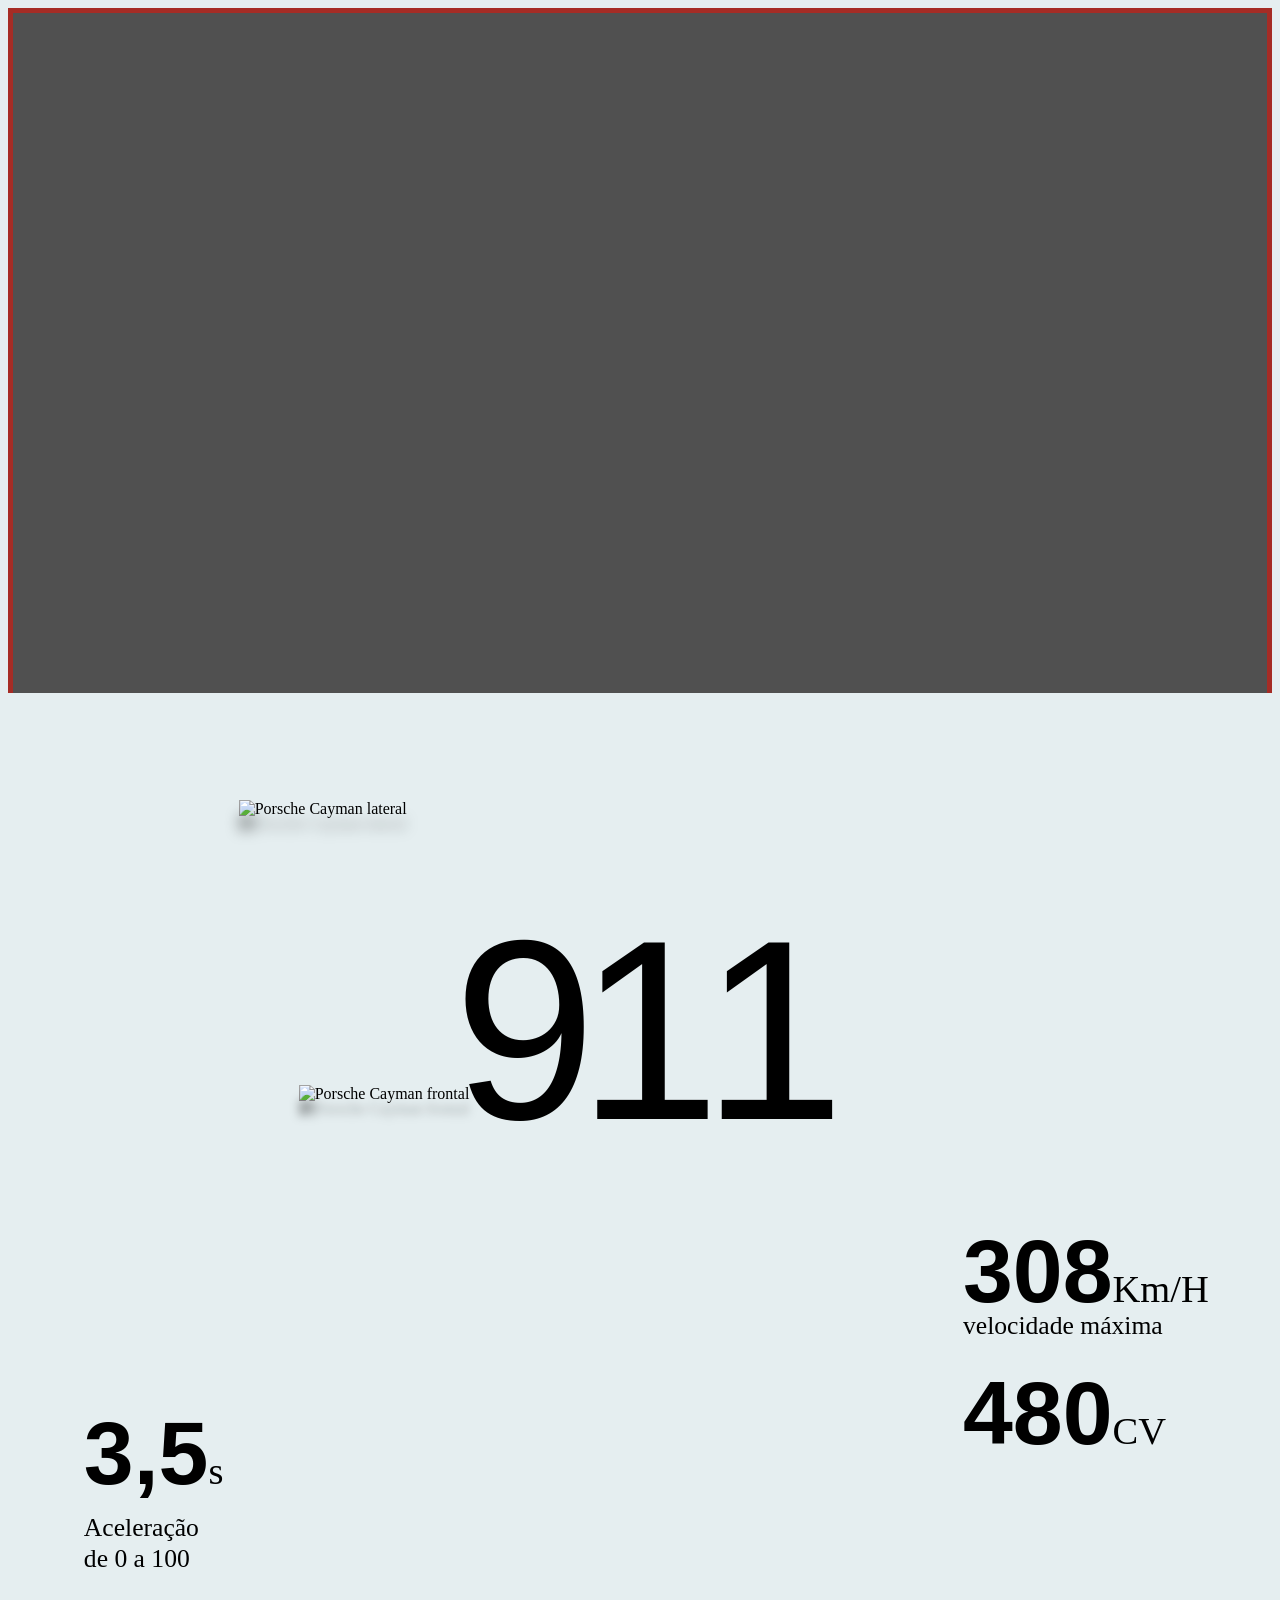
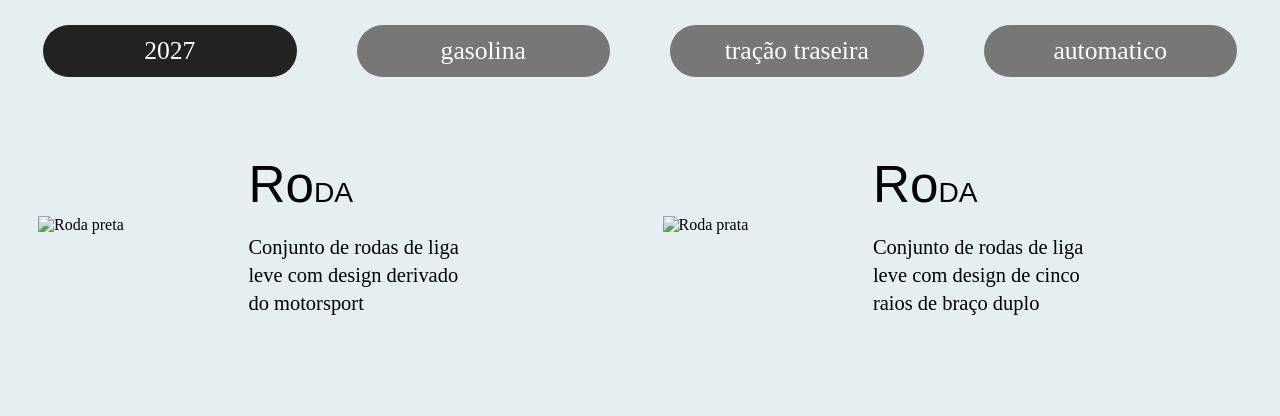
==== 911.html @ f544461d "terceira atualização do site mds nao acabaaaaa" ====
<!DOCTYPE html>
<html lang="en">
<head>
    <meta charset="UTF-8">
    <meta name="viewport" content="width=device-width, initial-scale=1.0">
    <title>Porsche 911</title>
    <link rel="stylesheet" href="911.css">
    <script src="911.js"></script>
</head>
<body>

    <main class="pagina">
        <section class="hero">
            <img 
                src="https://di-uploads-pod29.dealerinspire.com/porscheontario1/uploads/2022/12/2020-Porsche-911-Carrera-near-Los-Angeles.png"
                alt="Porsche Cayman lateral"
                class="carro-lateral">
        </section>


        <section class="modelo">
            <h1> 911 </h1>
            <img 
                src="https://www.webmotors.com.br/imagens/prod/380132/PORSCHE_911_3.6_24V_H6_GASOLINA_TURBO_S_CABRIOLET_PDK_38013215510057494.webp"
                alt="Porsche Cayman frontal"
                class="carro-frontal">


            <div class="especificacao aceleracao">
                <strong>
                    3,5<span>s</span>
                </strong>
                <p>
                    Aceleração<br>
                    de 0 a 100
                </p>
            </div>


            <div class="especificacao desempenho">
                <strong>
                    308<span>Km/H</span>
                </strong>
                <p> velocidade máxima </p>
                <strong class="potencia">
                    480<span>CV</span>
                </strong>
            </div>
        </section>


        <section class="informacoes">
            <button class="ativo">2027</button>
            <button>gasolina</button>
            <button>tração traseira</button>
            <button>automatico</button>
        </section>

        <section class="rodas">

            <article class="roda">
                <img 
                    src="https://leandrinistore.vteximg.com.br/arquivos/ids/175132-900-900/Roda_Porsche_911_Turbo_S_1_2.jpg?v=636674392124070000"
                    alt="Roda preta"
                >

                <div>
                    <h2>
                        Ro<span>DA</span>
                    </h2>

                    <p>
                        Conjunto de rodas de liga<br>
                        leve com design derivado<br>
                        do motorsport
                    </p>
                </div>
            </article>


            <article class="roda">
                <img 
                    src="https://images.tcdn.com.br/img/img_prod/813520/jogo_de_rodas_originiais_porsche_911_carrera_2021_aro_20x8_5_e_11_5_prata_5x130_et_53_e_67_usadas_881_1_cae2fce09bc241172a7095614a52e868.jpg"
                    alt="Roda prata"
                >
                <div>
                    <h2>
                        Ro<span>DA</span>
                    </h2>

                    <p>
                        Conjunto de rodas de liga<br>
                        leve com design de cinco<br>
                        raios de braço duplo
                    </p>
                </div>
            </article>
        </section>
    </main>

</body>
</html>
---- 911.css ----
body {

    background: #e5eef0;

    color: #000;

    font-family: Georgia, "Times New Roman", serif;

    overflow-x: hidden;

}



.pagina {

    width: 100%;

    max-width: 1366px;

    margin: auto;

    overflow: hidden;

}



.hero {

    height: 680px;

    background: #505050;

    border: 5px solid #a52c25;

    border-bottom: none;

    position: relative;

}



.carro-lateral {

    position: absolute;

    width: 65%;

    max-width: 850px;

    left: 18%;

    bottom: -125px;

    object-fit: contain;

    filter:
        drop-shadow(
            0 15px 7px rgba(0, 0, 0, 0.35)
        );

    transition: transform 0.5s ease;

}



.modelo {

    height: 720px;

    position: relative;

    background: #e5eef0;

}



.modelo h1 {

    position: relative;

    top: 10px;

    left: 4%;

    width: 92%;

    z-index: 1;

    text-align: center;

    font-family: Arial, Helvetica, sans-serif;

    font-size: clamp(
        130px,
        20vw,
        330px
    );

    font-weight: 500;

    letter-spacing: -18px;

    line-height: 0.9;

}


.carro-frontal {

    position: absolute;

    z-index: 2;

    width: 54%;

    max-width: 730px;

    left: 23%;

    top: 180px;

    filter:
        drop-shadow(
            0 15px 5px rgba(0, 0, 0, 0.3)
        );

    transition:
        transform 0.4s ease,
        filter 0.4s ease;

}



.carro-frontal:hover {

    transform: scale(1.02);

    filter:
        drop-shadow(
            0 20px 8px rgba(0, 0, 0, 0.35)
        );

}



.especificacao {

    position: absolute;

    z-index: 4;

}



.especificacao strong {

    font-family: Arial, Helvetica, sans-serif;

    font-size: clamp(
        60px,
        7vw,
        105px
    );

    font-weight: 700;

    line-height: 0.6;

}



.especificacao strong span {

    font-family: Georgia, serif;

    font-size: 0.43em;

    font-weight: normal;

}



.especificacao p {

    font-size: clamp(
        20px,
        2vw,
        30px
    );

    line-height: 1.2;

}



.aceleracao {

    left: 6%;

    bottom: 25px;

}



.desempenho {

    right: 5%;

    top: 340px;

}



.desempenho p {

    margin-top: 5px;

}


.potencia {

    display: block;

    margin-top: 45px;

}



.informacoes {

    display: grid;

    grid-template-columns:
        repeat(4, 1fr);

    gap: 60px;

    padding:
        0 35px 35px;

}



.informacoes button {

    border: none;

    height: 52px;

    border-radius: 40px;

    background: #777;

    color: white;

    font-family: Georgia, serif;

    font-size: clamp(
        20px,
        2vw,
        30px
    );

    cursor: pointer;

    transition:
        0.25s ease;

}



.informacoes button:first-child {

    background: #292929;

}



.informacoes button:hover {

    transform:
        translateY(-4px);

    background: #222;

}


.informacoes button.ativo {

    background: #222;

}


.rodas {

    display: grid;

    grid-template-columns:
        1fr 1fr;

    gap: 45px;

    padding:
        0 30px 70px;

}



.roda {

    display: flex;

    align-items: center;

    gap: 25px;

}



.roda img {

    width: 32%;

    max-width: 290px;

    object-fit: contain;

    transition:
        transform 0.5s ease;

}


.roda:hover img {

    transform:
        rotate(180deg);

}


.roda h2 {

    font-family: Arial, Helvetica, sans-serif;

    font-size: clamp(
        35px,
        4vw,
        60px
    );

    font-weight: 300;

    margin-bottom: 20px;

}



.roda h2 span {

    font-size: 0.55em;

}


.roda p {

    font-size: clamp(
        16px,
        1.6vw,
        25px
    );

    line-height: 1.35;

}



@media (max-width: 900px) {


    .hero {

        height: 470px;

    }


    .modelo {

        height: 570px;

    }


    .modelo h1 {

        top: 70px;

        letter-spacing: -10px;

    }


    .carro-frontal {

        top: 190px;

        width: 68%;

        left: 16%;

    }


    .desempenho {

        right: 2%;

        top: 330px;

    }


    .aceleracao {

        left: 3%;

    }


    .informacoes {

        gap: 15px;

    }


    .rodas {

        gap: 20px;

    }

}



@media (max-width: 650px) {


    .hero {

        height: 350px;

    }


    .carro-lateral {

        width: 90%;

        left: 5%;

    }


    .modelo {

        height: 610px;

    }


    .modelo h1 {

        font-size: 100px;

        letter-spacing: -5px;

        top: 70px;

    }


    .carro-frontal {

        width: 95%;

        left: 2.5%;

        top: 185px;

    }


    .especificacao strong {

        font-size: 55px;

    }


    .especificacao p {

        font-size: 17px;

    }


    .aceleracao {

        left: 5%;

        bottom: 20px;

    }


    .desempenho {

        right: 4%;

        top: 380px;

    }


    .potencia {

        margin-top: 20px;

    }


    .informacoes {

        grid-template-columns:
            1fr 1fr;

        padding:
            0 15px 35px;

        gap: 12px;

    }


    .informacoes button {

        font-size: 18px;

    }


    .rodas {

        grid-template-columns:
            1fr;

        padding:
            0 20px 45px;

    }


    .roda img {

        width: 35%;
    }
}
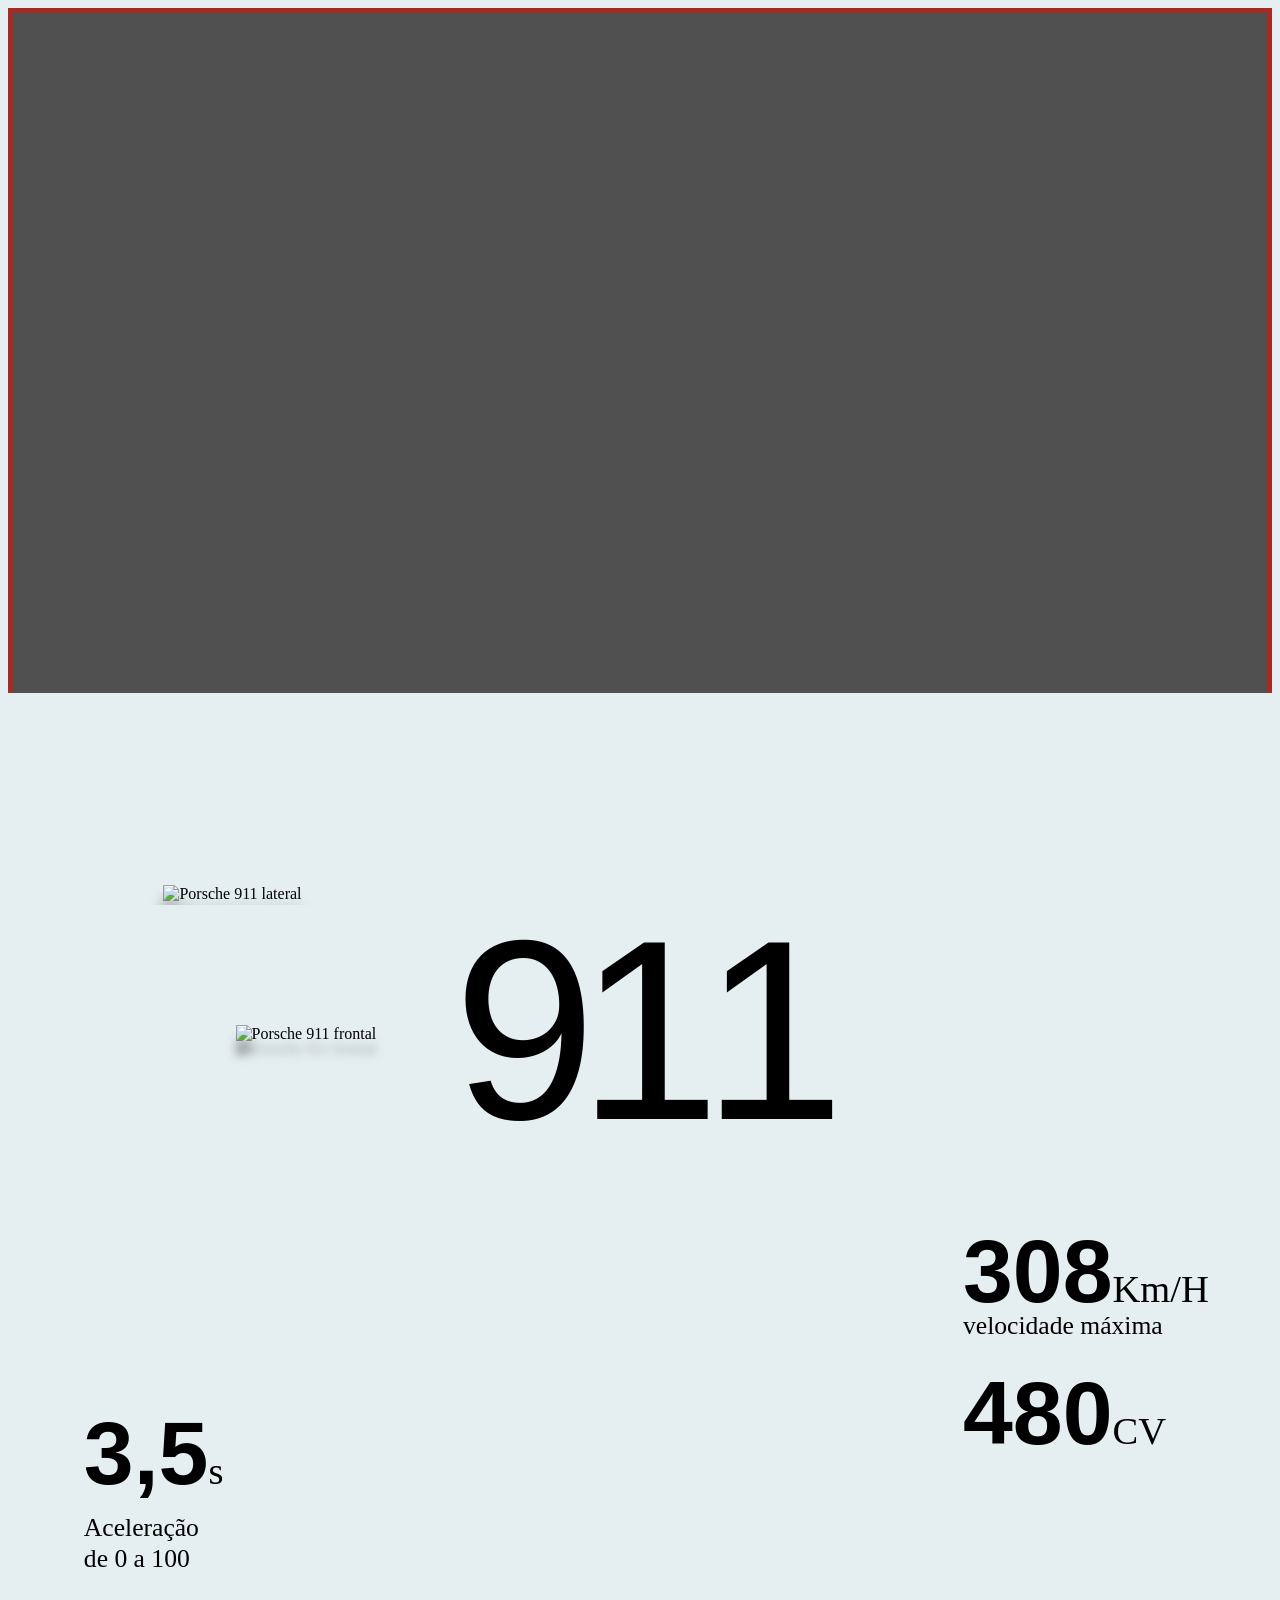
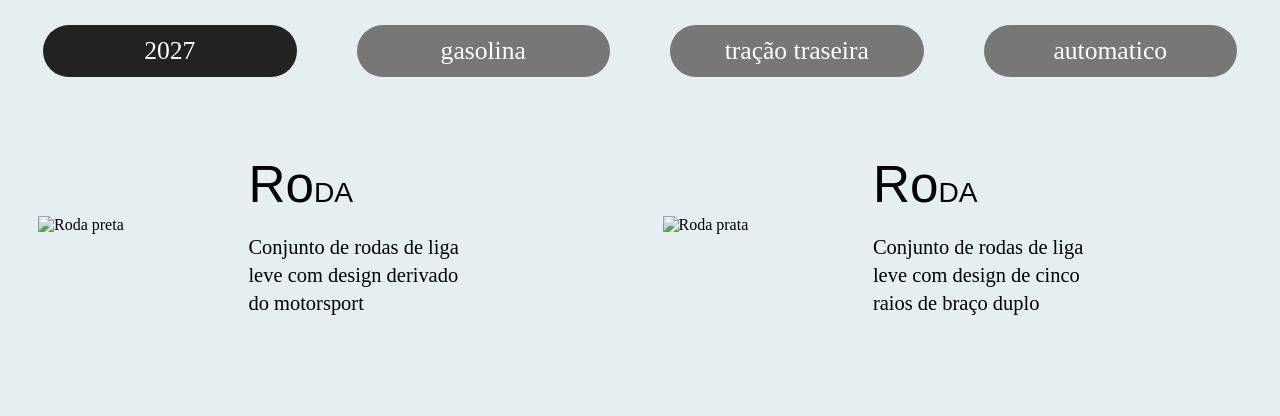
==== commit b0814c9d: "Modificando frontend, enviando questionario e adionando video do porsche via LFS" ====
--- a/911.html
+++ b/911.html
@@ -4,8 +4,8 @@
     <meta charset="UTF-8">
     <meta name="viewport" content="width=device-width, initial-scale=1.0">
     <title>Porsche 911</title>
-    <link rel="stylesheet" href="911.css">
-    <script src="911.js"></script>
+    <link rel="stylesheet" href="carros.css">
+    <script defer src="carros.js"></script>
 </head>
 <body>
 
@@ -13,7 +13,7 @@
         <section class="hero">
             <img 
                 src="https://di-uploads-pod29.dealerinspire.com/porscheontario1/uploads/2022/12/2020-Porsche-911-Carrera-near-Los-Angeles.png"
-                alt="Porsche Cayman lateral"
+                alt="Porsche 911 lateral"
                 class="carro-lateral">
         </section>
 
@@ -22,7 +22,7 @@
             <h1> 911 </h1>
             <img 
                 src="https://www.webmotors.com.br/imagens/prod/380132/PORSCHE_911_3.6_24V_H6_GASOLINA_TURBO_S_CABRIOLET_PDK_38013215510057494.webp"
-                alt="Porsche Cayman frontal"
+                alt="Porsche 911 frontal"
                 class="carro-frontal">
 
 
--- a/carros.css
+++ b/carros.css
@@ -0,0 +1,595 @@
+body {
+
+    background: #e5eef0;
+
+    color: #000;
+
+    font-family: Georgia, "Times New Roman", serif;
+
+    overflow-x: hidden;
+
+}
+
+
+
+.pagina {
+
+    width: 100%;
+
+    max-width: 1366px;
+
+    margin: auto;
+
+    overflow: hidden;
+
+}
+
+
+
+.hero {
+
+    height: 680px;
+
+    background: #505050;
+
+    border: 5px solid #a52c25;
+
+    border-bottom: none;
+
+    position: relative;
+
+}
+
+
+
+.carro-lateral {
+
+    position: absolute;
+
+    width: 95%;
+
+    max-width: 1020px;
+
+    left: 12%;
+
+    bottom: -210px;
+
+    object-fit: contain;
+
+    filter:
+        drop-shadow(
+            0 15px 7px rgba(0, 0, 0, 0.35)
+        );
+
+    transition: transform 0.5s ease;
+
+}
+
+
+
+.modelo {
+
+    height: 720px;
+
+    position: relative;
+
+    background: #e5eef0;
+
+}
+
+
+
+.modelo h1 {
+
+    position: relative;
+
+    top: 10px;
+
+    left: 4%;
+
+    width: 92%;
+
+    z-index: 1;
+
+    text-align: center;
+
+    font-family: Arial, Helvetica, sans-serif;
+
+    font-size: clamp(
+        130px,
+        20vw,
+        330px
+    );
+
+    font-weight: 500;
+
+    letter-spacing: -18px;
+
+    line-height: 0.9;
+
+}
+
+
+.carro-frontal {
+
+    position: absolute;
+
+    z-index: 2;
+
+    width: 60%;
+
+    max-width: 810px;
+
+    left: 18%;
+
+    top: 120px;
+
+    filter:
+        drop-shadow(
+            0 15px 5px rgba(0, 0, 0, 0.3)
+        );
+
+    transition:
+        transform 0.4s ease,
+        filter 0.4s ease;
+
+}
+
+
+
+.carro-frontal:hover {
+
+    transform: scale(1.02);
+
+    filter:
+        drop-shadow(
+            0 20px 8px rgba(0, 0, 0, 0.35)
+        );
+
+}
+
+
+
+.especificacao {
+
+    position: absolute;
+
+    z-index: 4;
+
+}
+
+
+
+.especificacao strong {
+
+    font-family: Arial, Helvetica, sans-serif;
+
+    font-size: clamp(
+        60px,
+        7vw,
+        105px
+    );
+
+    font-weight: 700;
+
+    line-height: 0.6;
+
+}
+
+
+
+.especificacao strong span {
+
+    font-family: Georgia, serif;
+
+    font-size: 0.43em;
+
+    font-weight: normal;
+
+}
+
+
+
+.especificacao p {
+
+    font-size: clamp(
+        20px,
+        2vw,
+        30px
+    );
+
+    line-height: 1.2;
+
+}
+
+
+
+.aceleracao {
+
+    left: 6%;
+
+    bottom: 25px;
+
+}
+
+
+
+.desempenho {
+
+    right: 5%;
+
+    top: 340px;
+
+}
+
+
+
+.desempenho p {
+
+    margin-top: 5px;
+
+}
+
+
+.potencia {
+
+    display: block;
+
+    margin-top: 45px;
+
+}
+
+
+
+.informacoes {
+
+    display: grid;
+
+    grid-template-columns:
+        repeat(4, 1fr);
+
+    gap: 60px;
+
+    padding:
+        0 35px 35px;
+
+}
+
+
+
+.informacoes button {
+
+    border: none;
+
+    height: 52px;
+
+    border-radius: 40px;
+
+    background: #777;
+
+    color: white;
+
+    font-family: Georgia, serif;
+
+    font-size: clamp(
+        20px,
+        2vw,
+        30px
+    );
+
+    cursor: pointer;
+
+    transition:
+        0.25s ease;
+
+}
+
+
+
+.informacoes button:first-child {
+
+    background: #292929;
+
+}
+
+
+
+.informacoes button:hover {
+
+    transform:
+        translateY(-4px);
+
+    background: #222;
+
+}
+
+
+.informacoes button.ativo {
+
+    background: #222;
+
+}
+
+
+.rodas {
+
+    display: grid;
+
+    grid-template-columns:
+        1fr 1fr;
+
+    gap: 45px;
+
+    padding:
+        0 30px 70px;
+
+}
+
+
+
+.roda {
+
+    display: flex;
+
+    align-items: center;
+
+    gap: 25px;
+
+}
+
+
+
+.roda img {
+
+    width: 32%;
+
+    max-width: 290px;
+
+    object-fit: contain;
+
+    transition:
+        transform 0.5s ease;
+
+}
+
+
+.roda:hover img {
+
+    transform:
+        rotate(180deg);
+
+}
+
+
+.roda h2 {
+
+    font-family: Arial, Helvetica, sans-serif;
+
+    font-size: clamp(
+        35px,
+        4vw,
+        60px
+    );
+
+    font-weight: 300;
+
+    margin-bottom: 20px;
+
+}
+
+
+
+.roda h2 span {
+
+    font-size: 0.55em;
+
+}
+
+
+.roda p {
+
+    font-size: clamp(
+        16px,
+        1.6vw,
+        25px
+    );
+
+    line-height: 1.35;
+
+}
+
+
+
+@media (max-width: 900px) {
+
+
+    .hero {
+
+        height: 470px;
+
+    }
+
+
+    .modelo {
+
+        height: 570px;
+
+    }
+
+
+    .modelo h1 {
+
+        top: 70px;
+
+        letter-spacing: -10px;
+
+    }
+
+
+    .carro-frontal {
+
+        top: 190px;
+
+        width: 68%;
+
+        left: 16%;
+
+    }
+
+
+    .desempenho {
+
+        right: 2%;
+
+        top: 330px;
+
+    }
+
+
+    .aceleracao {
+
+        left: 3%;
+
+    }
+
+
+    .informacoes {
+
+        gap: 15px;
+
+    }
+
+
+    .rodas {
+
+        gap: 20px;
+
+    }
+
+}
+
+
+
+@media (max-width: 650px) {
+
+
+    .hero {
+
+        height: 350px;
+
+    }
+
+
+    .carro-lateral {
+
+        width: 90%;
+
+        left: 5%;
+
+    }
+
+
+    .modelo {
+
+        height: 610px;
+
+    }
+
+
+    .modelo h1 {
+
+        font-size: 100px;
+
+        letter-spacing: -5px;
+
+        top: 70px;
+
+    }
+
+
+    .carro-frontal {
+
+        width: 95%;
+
+        left: 2.5%;
+
+        top: 185px;
+
+    }
+
+
+    .especificacao strong {
+
+        font-size: 55px;
+
+    }
+
+
+    .especificacao p {
+
+        font-size: 17px;
+
+    }
+
+
+    .aceleracao {
+
+        left: 5%;
+
+        bottom: 20px;
+
+    }
+
+
+    .desempenho {
+
+        right: 4%;
+
+        top: 380px;
+
+    }
+
+
+    .potencia {
+
+        margin-top: 20px;
+
+    }
+
+
+    .informacoes {
+
+        grid-template-columns:
+            1fr 1fr;
+
+        padding:
+            0 15px 35px;
+
+        gap: 12px;
+
+    }
+
+
+    .informacoes button {
+
+        font-size: 18px;
+
+    }
+
+
+    .rodas {
+
+        grid-template-columns:
+            1fr;
+
+        padding:
+            0 20px 45px;
+
+    }
+
+
+    .roda img {
+
+        width: 35%;
+    }
+}
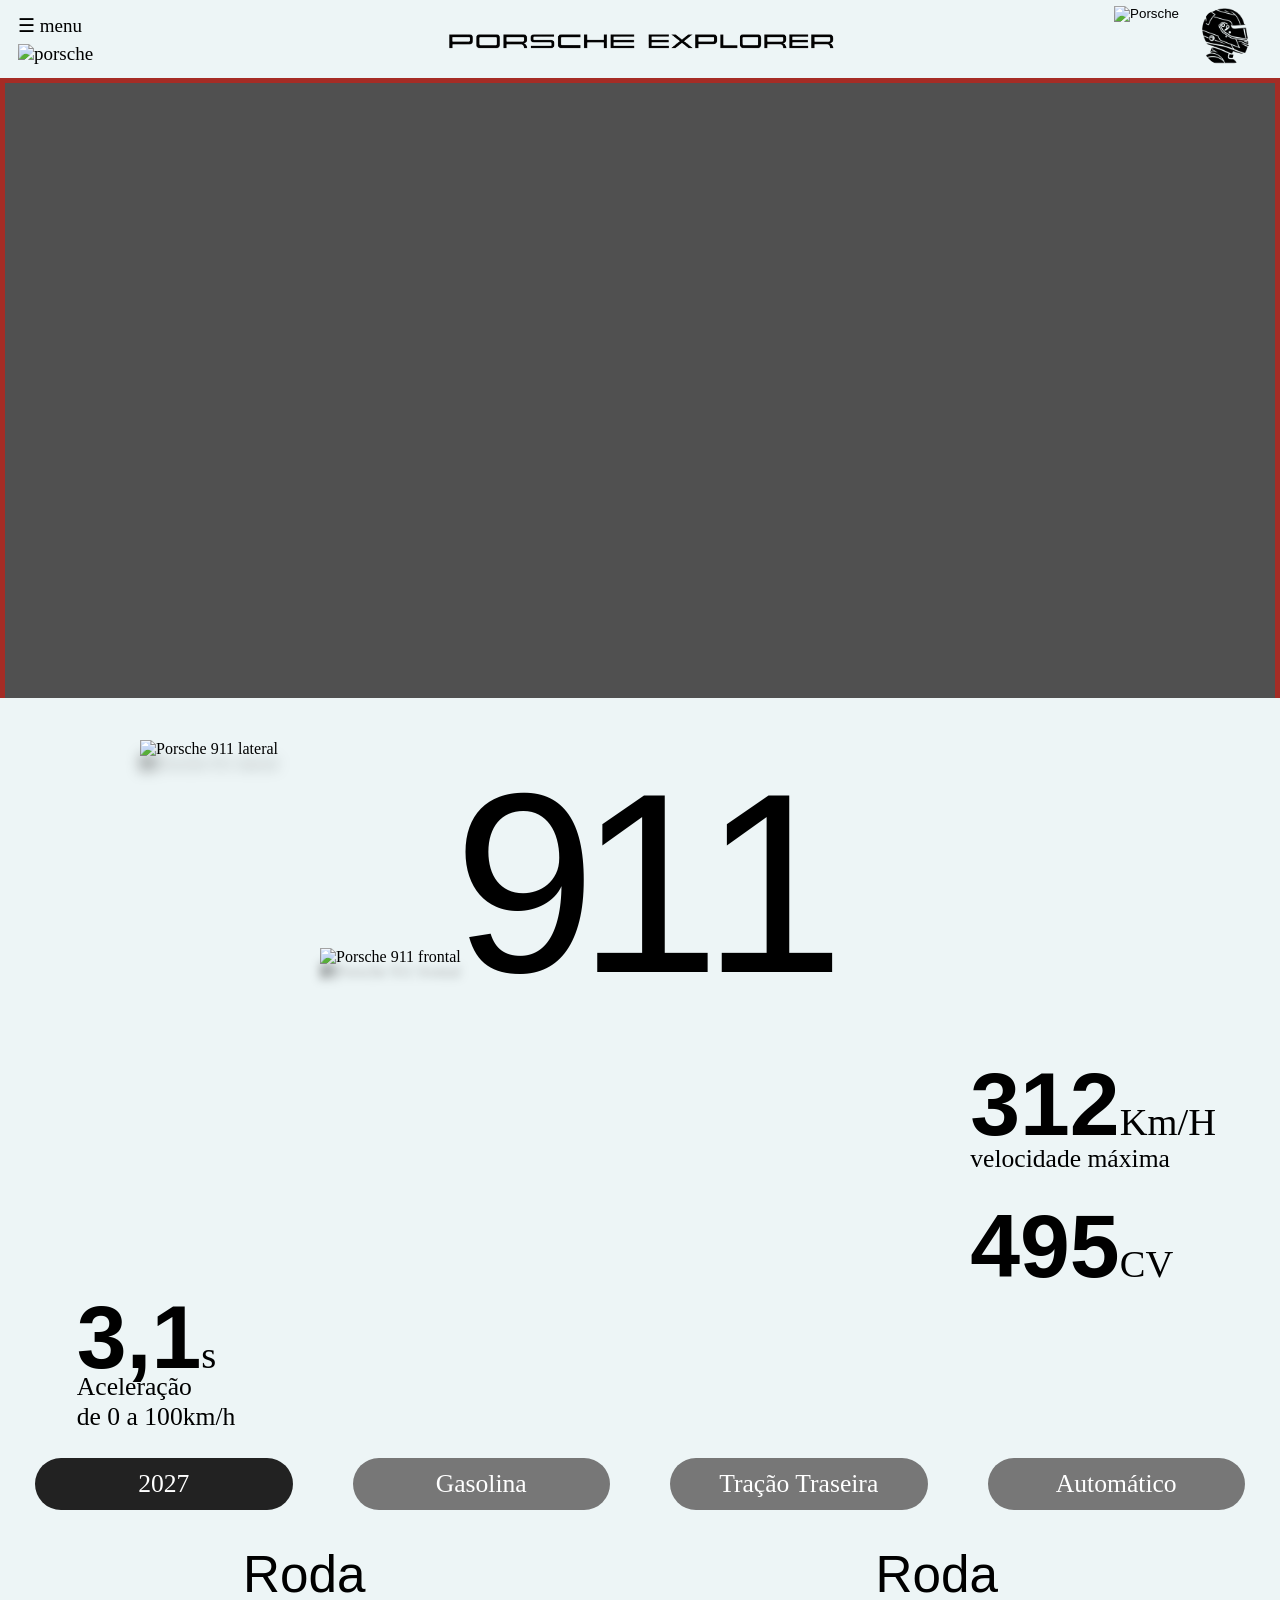
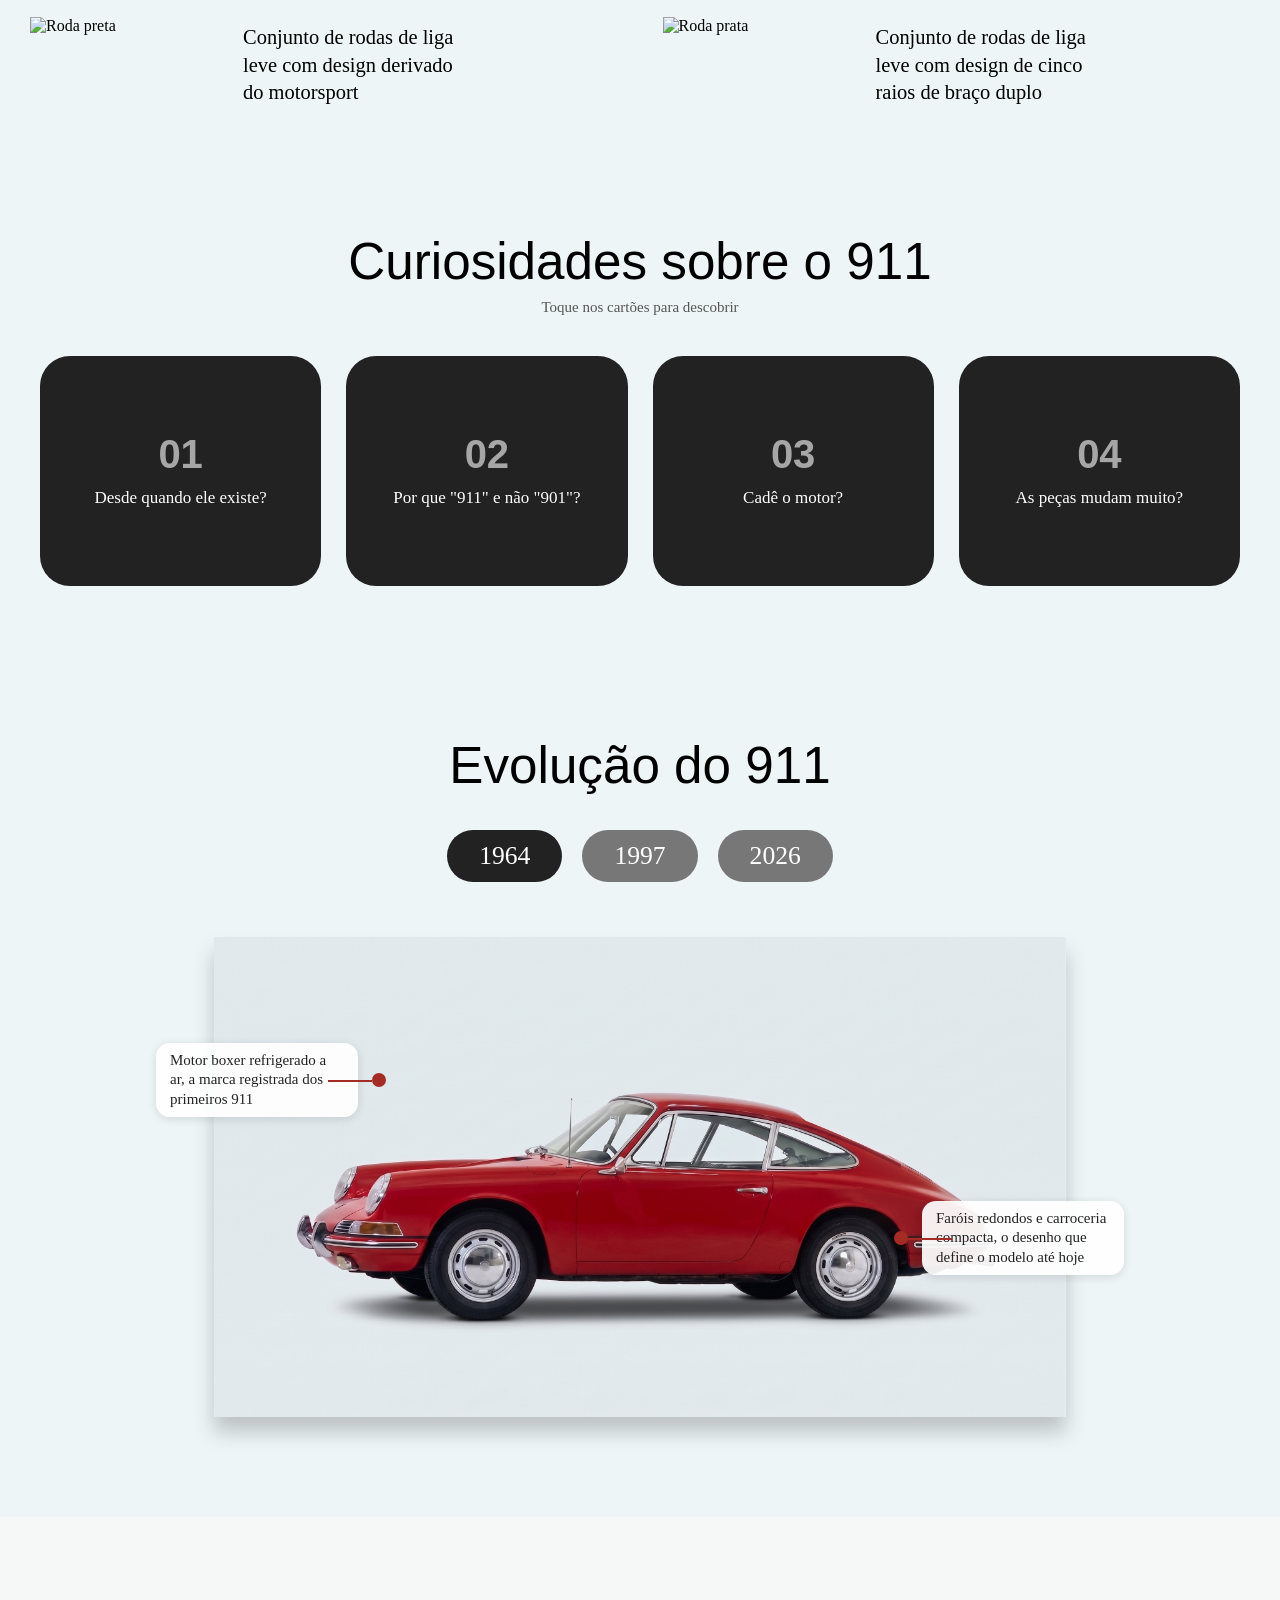
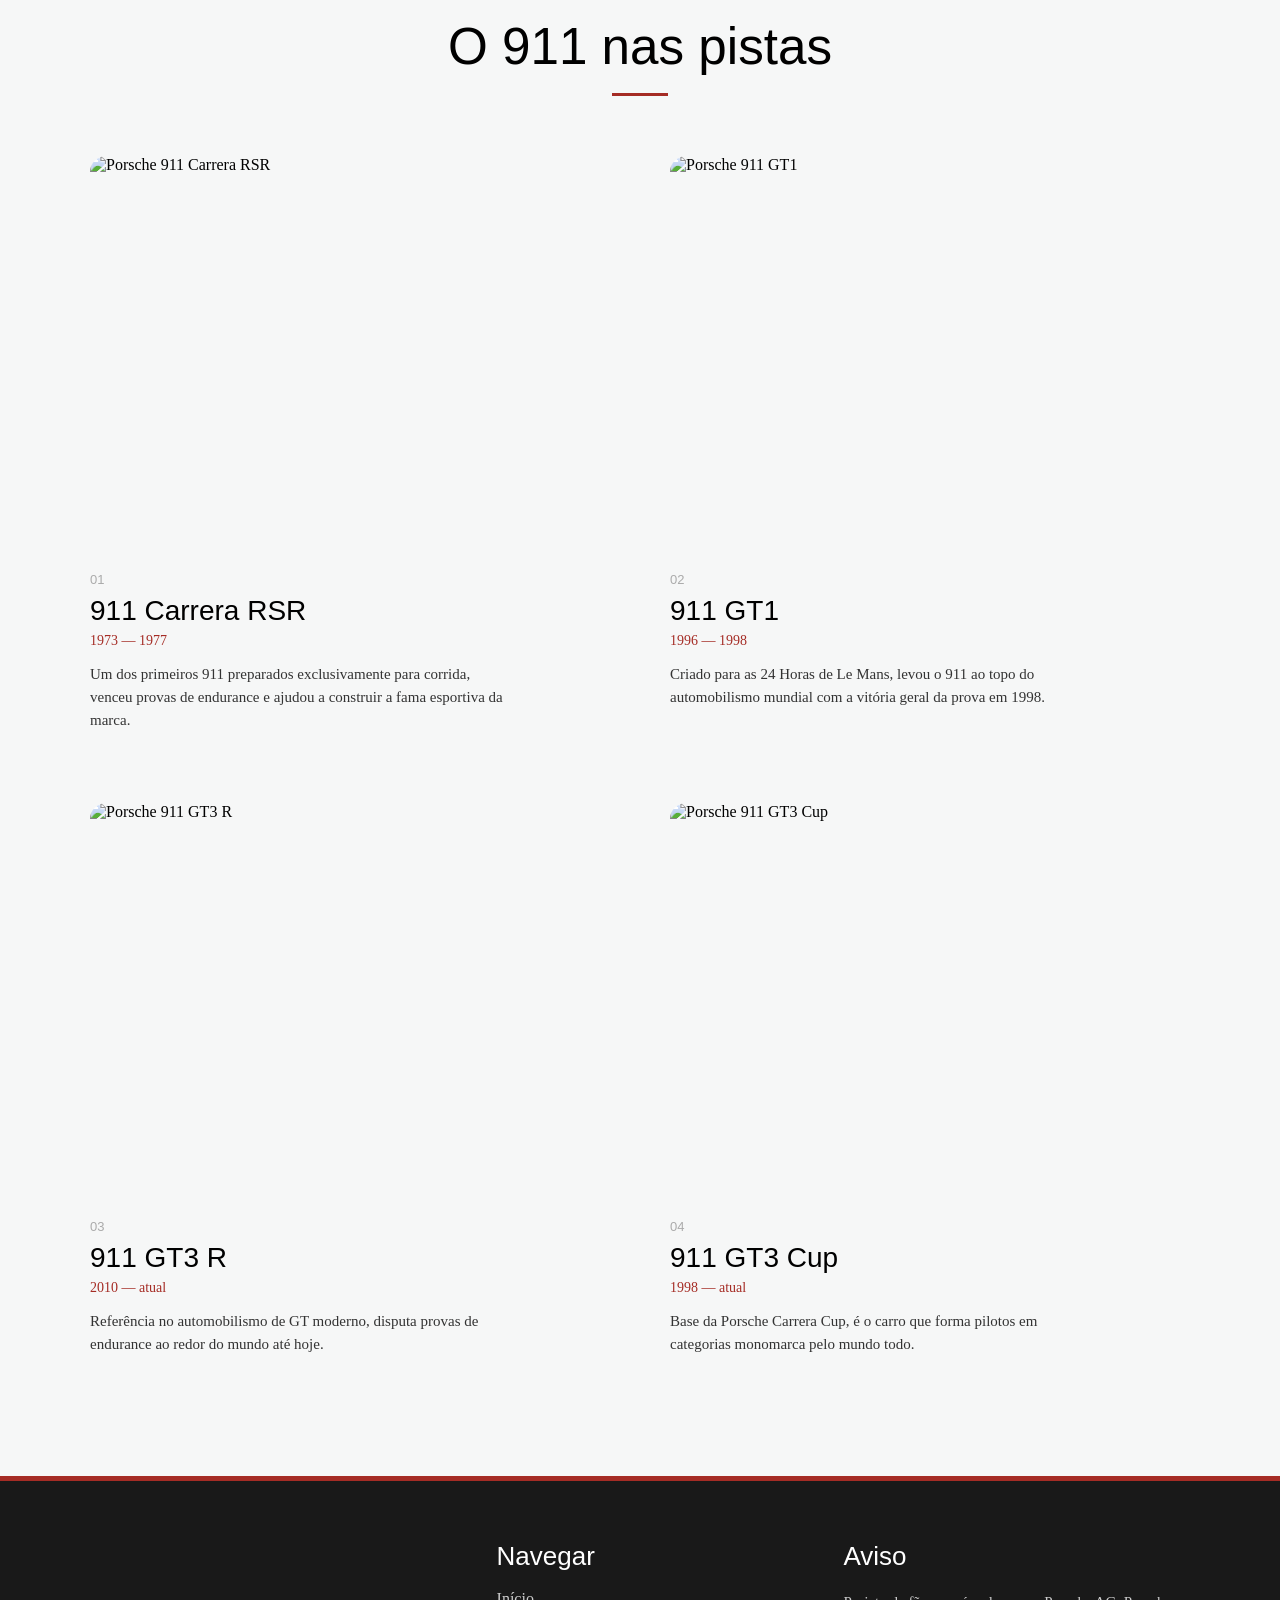
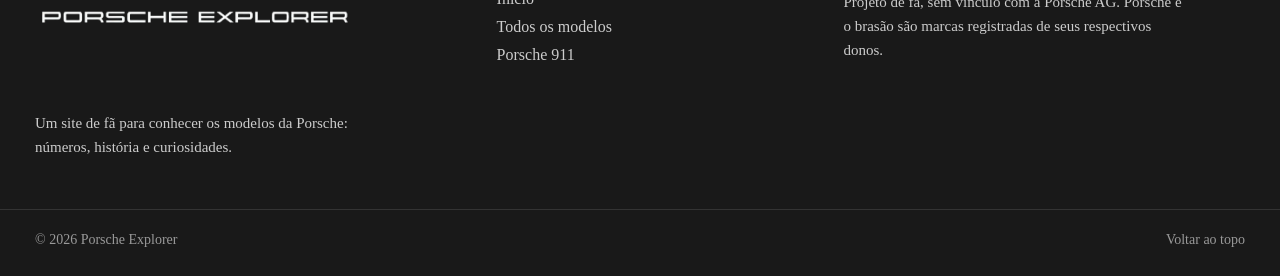
==== commit bbdf4160: "Página do 911 completa" ====
--- a/911.html
+++ b/911.html
@@ -1,49 +1,100 @@
 <!DOCTYPE html>
-<html lang="en">
+<html lang="pt-br">
 <head>
     <meta charset="UTF-8">
     <meta name="viewport" content="width=device-width, initial-scale=1.0">
     <title>Porsche 911</title>
+
+    <link rel="stylesheet" href="style.css">
     <link rel="stylesheet" href="carros.css">
+    <link rel="stylesheet" href="footer.css">
+
+    <script defer src="main.js"></script>
     <script defer src="carros.js"></script>
 </head>
 <body>
 
+    <header class="cabecalho">
+        <div class="lado-esquerdo">
+            <a href="index.html" class="item-menu">
+                ☰ menu
+            </a>
+
+            <a href="modelos.html" class="item-modelos">
+                <img src="https://companieslogo.com/img/orig/P911.DE-94013588.png?t=1744633652" 
+                alt="porsche"  
+                width="20" height="25">
+            </a>
+
+        </div>
+
+
+        <div class="logo-porsche-texto">
+            <img class="logotipo logotipo-preta" src="img/logotipo-preto.png" alt="Porsche Explorer">
+            <img class="logotipo logotipo-branca" src="img/logotipo-branco.png" alt="Porsche Explorer">
+        </div>
+
+
+        <button
+            class="botao-logo"
+            onclick="alternarTema()">
+
+            <img
+                src="https://images.pixels.com/images/artworkimages/medium/3/high-res-porsche-emblem-isolated-bw-stefano-senise-transparent.png"
+                alt="Porsche">
+
+        </button>
+
+        <img class="perfil perfil-clara" src="img/perfil.png" alt="Perfil do usuário">
+        <img class="perfil perfil-escura" src="img/perfil-branco.png" alt="Perfil do usuário">
+
+    </header>
+
+
     <main class="pagina">
         <section class="hero">
-            <img 
-                src="https://di-uploads-pod29.dealerinspire.com/porscheontario1/uploads/2022/12/2020-Porsche-911-Carrera-near-Los-Angeles.png"
+
+            <video class="video-modelo" autoplay muted loop playsinline>
+                <source src="video/911-banner.mp4" type="video/mp4">
+                Seu navegador não suporta vídeo em HTML5.
+            </video>
+
+            <div class="lateral-container">
+                <img 
+                src="https://a.storyblok.com/f/322327/2616x712/a0c26d9acb/911-targa-4-gts-side.png/m/1800x490/smart/filters:format(avif)"
                 alt="Porsche 911 lateral"
                 class="carro-lateral">
+            </div>
         </section>
 
 
         <section class="modelo">
+            
             <h1> 911 </h1>
             <img 
-                src="https://www.webmotors.com.br/imagens/prod/380132/PORSCHE_911_3.6_24V_H6_GASOLINA_TURBO_S_CABRIOLET_PDK_38013215510057494.webp"
+                src="https://a.storyblok.com/f/322327/1720x1210/4f744126bb/911-targa-4-gts-front.png/m/1720x1210/smart/filters:format(avif)"
                 alt="Porsche 911 frontal"
                 class="carro-frontal">
 
 
             <div class="especificacao aceleracao">
-                <strong>
-                    3,5<span>s</span>
+                <strong data-valor-final="3.1" data-decimais="1">
+                    <span class="valor-animado">0</span><span>s</span>
                 </strong>
                 <p>
                     Aceleração<br>
-                    de 0 a 100
+                    de 0 a 100km/h
                 </p>
             </div>
 
 
             <div class="especificacao desempenho">
-                <strong>
-                    308<span>Km/H</span>
+                <strong data-valor-final="312" data-decimais="0">
+                    <span class="valor-animado">0</span><span>Km/H</span>
                 </strong>
                 <p> velocidade máxima </p>
-                <strong class="potencia">
-                    480<span>CV</span>
+                <strong class="potencia" data-valor-final="495" data-decimais="0">
+                    <span class="valor-animado">0</span><span>CV</span>
                 </strong>
             </div>
         </section>
@@ -51,9 +102,9 @@
 
         <section class="informacoes">
             <button class="ativo">2027</button>
-            <button>gasolina</button>
-            <button>tração traseira</button>
-            <button>automatico</button>
+            <button>Gasolina</button>
+            <button>Tração Traseira</button>
+            <button>Automático</button>
         </section>
 
         <section class="rodas">
@@ -66,7 +117,7 @@
 
                 <div>
                     <h2>
-                        Ro<span>DA</span>
+                        Roda
                     </h2>
 
                     <p>
@@ -85,7 +136,7 @@
                 >
                 <div>
                     <h2>
-                        Ro<span>DA</span>
+                        Roda
                     </h2>
 
                     <p>
@@ -96,7 +147,256 @@
                 </div>
             </article>
         </section>
+
+
+        <section class="curiosidades">
+
+            <h2>Curiosidades sobre o 911</h2>
+
+            <p class="curiosidades-dica">Toque nos cartões para descobrir</p>
+
+            <div class="grade-curiosidades">
+
+                <button class="cartao-curiosidade" type="button">
+                    <div class="face frente">
+                        <span class="numero-curiosidade">01</span>
+                        <p>Desde quando ele existe?</p>
+                    </div>
+                    <div class="face verso">
+                        <p>
+                            O 911 é vendido desde 1964 e nunca saiu de
+                            linha — é o modelo mais antigo ainda em
+                            produção da Porsche.
+                        </p>
+                    </div>
+                </button>
+
+                <button class="cartao-curiosidade" type="button">
+                    <div class="face frente">
+                        <span class="numero-curiosidade">02</span>
+                        <p>Por que "911" e não "901"?</p>
+                    </div>
+                    <div class="face verso">
+                        <p>
+                            O nome original ia ser 901, mas a Peugeot já
+                            tinha registrado esse padrão de nomes pra
+                            carros. A Porsche trocou pro 911.
+                        </p>
+                    </div>
+                </button>
+
+                <button class="cartao-curiosidade" type="button">
+                    <div class="face frente">
+                        <span class="numero-curiosidade">03</span>
+                        <p>Cadê o motor?</p>
+                    </div>
+                    <div class="face verso">
+                        <p>
+                            O motor fica atrás do eixo traseiro, um
+                            layout raro que a Porsche manteve mesmo
+                            sendo mais difícil de equilibrar.
+                        </p>
+                    </div>
+                </button>
+
+                <button class="cartao-curiosidade" type="button">
+                    <div class="face frente">
+                        <span class="numero-curiosidade">04</span>
+                        <p>As peças mudam muito?</p>
+                    </div>
+                    <div class="face verso">
+                        <p>
+                            A Porsche mantém, de propósito, boa parte da
+                            estrutura compatível entre gerações — mesmo
+                            depois de décadas de história do modelo.
+                        </p>
+                    </div>
+                </button>
+
+            </div>
+
+        </section>
+
+
+        <section class="evolucao">
+
+            <h2>Evolução do 911</h2>
+
+            <div class="evolucao-anos">
+                <button class="ativo" data-ano="1964">1964</button>
+                <button data-ano="1997">1997</button>
+                <button data-ano="2026">2026</button>
+            </div>
+
+            <div class="evolucao-conteudo">
+
+                <div class="evolucao-carro" data-ano="1964">
+
+                    <img src="carros/1964-branco.jpg" alt="Porsche 911 de 1964">
+
+                    <div class="apontamento esquerda" style="top: 22%; left: 6%;">
+                        <span class="ponto"></span>
+                        <p>Motor boxer refrigerado a ar, a marca registrada dos primeiros 911</p>
+                    </div>
+
+                    <div class="apontamento direita" style="top: 55%; right: 6%;">
+                        <span class="ponto"></span>
+                        <p>Faróis redondos e carroceria compacta, o desenho que define o modelo até hoje</p>
+                    </div>
+
+                </div>
+
+                <div class="evolucao-carro" data-ano="1997" hidden>
+
+                    <img src="carros/1997-branco.jpg" alt="Porsche 911 de 1997">
+
+                    <div class="apontamento esquerda" style="top: 22%; left: 6%;">
+                        <span class="ponto"></span>
+                        <p>Primeira geração do 911 com motor refrigerado a água</p>
+                    </div>
+
+                    <div class="apontamento direita" style="top: 55%; right: 6%;">
+                        <span class="ponto"></span>
+                        <p>Faróis ovais, um visual bem diferente dos clássicos redondos</p>
+                    </div>
+
+                </div>
+
+                <div class="evolucao-carro" data-ano="2026" hidden>
+
+                    <img src="carros/2026-branco.jpg" alt="Porsche 911 de 2026">
+
+                    <div class="apontamento esquerda" style="top: 22%; left: 6%;">
+                        <span class="ponto"></span>
+                        <p>Painel totalmente digital e assistentes eletrônicos de condução</p>
+                    </div>
+
+                    <div class="apontamento direita" style="top: 55%; right: 6%;">
+                        <span class="ponto"></span>
+                        <p>Aerodinâmica ativa, com elementos que se ajustam sozinhos conforme a velocidade</p>
+                    </div>
+
+                </div>
+
+            </div>
+
+        </section>
+
+
+        <section class="pistas">
+
+            <h2>O 911 nas pistas</h2>
+
+            <div class="grade-pistas">
+
+                <article class="carro-pista">
+
+                    <img src="https://content-hub.imgix.net/7grPNAytvCbr54emyWRHpI/4b7e1dc5f4a397868327e435c329a44c/the-20le-20mans-20winning-20porsche-20rsr-201.jpeg?w=1308" alt="Porsche 911 Carrera RSR">
+
+                    <span class="pista-numero">01</span>
+                    <h3>911 Carrera RSR</h3>
+                    <span class="pista-periodo">1973 — 1977</span>
+
+                    <p>
+                        Um dos primeiros 911 preparados exclusivamente
+                        para corrida, venceu provas de endurance e
+                        ajudou a construir a fama esportiva da marca.
+                    </p>
+
+                </article>
+
+                <article class="carro-pista">
+
+                    <img src="https://www.razaoautomovel.com/wp-content/uploads/2023/11/Porsche-911-GT1-Strassenversion-1.jpg.webp" alt="Porsche 911 GT1">
+
+                    <span class="pista-numero">02</span>
+                    <h3>911 GT1</h3>
+                    <span class="pista-periodo">1996 — 1998</span>
+
+                    <p>
+                        Criado para as 24 Horas de Le Mans, levou o 911
+                        ao topo do automobilismo mundial com a vitória
+                        geral da prova em 1998.
+                    </p>
+
+                </article>
+
+                <article class="carro-pista">
+
+                    <img src="https://hips.hearstapps.com/mtg-prod/65f7df13d444480008fe2b91/046-2023-porsche-911-gt3-cup-gt3-r.jpg" alt="Porsche 911 GT3 R">
+
+                    <span class="pista-numero">03</span>
+                    <h3>911 GT3 R</h3>
+                    <span class="pista-periodo">2010 — atual</span>
+
+                    <p>
+                        Referência no automobilismo de GT moderno,
+                        disputa provas de endurance ao redor do mundo
+                        até hoje.
+                    </p>
+
+                </article>
+
+                <article class="carro-pista">
+
+                    <img src="https://www.carreracup.com.au/wp-content/uploads/2022/05/Porsche-992-GT3-Cup-22-MH_10240-scaled.jpg" alt="Porsche 911 GT3 Cup">
+
+                    <span class="pista-numero">04</span>
+                    <h3>911 GT3 Cup</h3>
+                    <span class="pista-periodo">1998 — atual</span>
+
+                    <p>
+                        Base da Porsche Carrera Cup, é o carro que forma
+                        pilotos em categorias monomarca pelo mundo todo.
+                    </p>
+
+                </article>
+
+            </div>
+
+        </section>
+
     </main>
+
+
+    <footer class="rodape-site">
+
+        <div class="rodape-conteudo">
+
+            <div class="rodape-marca">
+                <img src="img/logotipo-branco.png" alt="Porsche Explorer">
+                <p>
+                    Um site de fã para conhecer os modelos da Porsche:
+                    números, história e curiosidades.
+                </p>
+            </div>
+
+            <nav class="rodape-coluna" aria-label="Navegação do rodapé">
+                <h2>Navegar</h2>
+                <ul>
+                    <li><a href="index.html">Início</a></li>
+                    <li><a href="modelos.html">Todos os modelos</a></li>
+                    <li><a href="911.html">Porsche 911</a></li>
+                </ul>
+            </nav>
+
+            <div class="rodape-coluna">
+                <h2>Aviso</h2>
+                <p>
+                    Projeto de fã, sem vínculo com a Porsche AG.
+                    Porsche e o brasão são marcas registradas de
+                    seus respectivos donos.
+                </p>
+            </div>
+
+        </div>
+
+        <div class="rodape-base">
+            <p>© 2026 Porsche Explorer</p>
+            <a href="#">Voltar ao topo</a>
+        </div>
+
+    </footer>
 
 </body>
 </html>
--- a/style.css
+++ b/style.css
@@ -0,0 +1,945 @@
+* {
+    margin: 0;
+    padding: 0;
+    box-sizing: border-box;
+}
+
+html {
+    scroll-behavior: smooth;
+}
+
+body {
+
+    --fundo: #edf5f6;
+    --texto: #000;
+
+    background-color: var(--fundo);
+
+    color: var(--texto);
+
+    font-family: Georgia, "Times New Roman", serif;
+
+    transition:
+        background-color 0.7s ease,
+        color 0.7s ease;
+}
+
+
+.cabecalho {
+
+    width: 100%;
+
+    height: 78px;
+
+    background-color: var(--fundo);
+
+    display: flex;
+
+    align-items: center;
+
+    justify-content: center;
+
+    position: relative;
+
+    transition:
+        background-color 0.7s ease;
+}
+
+
+.lado-esquerdo {
+
+    position: absolute;
+
+    left: 18px;
+
+    top: 16px;
+
+    display: flex;
+
+    flex-direction: column;
+
+    gap: 8px;
+}
+
+
+.item-menu,
+.item-modelos {
+
+    text-decoration: none;
+
+    color: var(--texto);
+
+    font-size: 19px;
+
+    line-height: 20px;
+
+    transition:
+        color 0.7s ease;
+
+        
+
+}
+
+
+.item-menu:hover,
+.item-modelos:hover {
+
+    text-decoration: underline;
+
+}
+
+
+
+.logo-porsche-texto img {
+
+    width: 100%;
+
+    max-width: 400px;
+}
+
+
+.botao-logo {
+
+    position: absolute;
+
+    right: 101px;
+
+    top: 6px;
+
+    border: none;
+
+    outline: none;
+
+    background: transparent;
+
+    cursor: pointer;
+
+    padding: 0;
+
+}
+
+
+.botao-logo img {
+
+    width: 55px;
+
+    height: 62px;
+
+    object-fit: contain;
+
+    transition:
+        transform 0.25s ease;
+}
+
+
+.botao-logo:hover img {
+
+    transform:
+        scale(1.12);
+
+}
+
+.perfil {
+
+    position: absolute;
+
+    right: 30px;
+
+    top: 6px;
+
+    width: 50px;
+
+    height: 60px;
+
+    border-radius: 50%;
+
+    object-fit: contain;
+
+    cursor:pointer;
+
+    transition:
+        transform 0.25s ease,
+        opacity 0.7s ease;
+}
+
+
+.perfil-clara {
+
+    opacity: 1;
+}
+
+
+.perfil-escura {
+
+    opacity: 0;
+}
+
+
+body.modo-escuro .perfil-clara {
+
+    opacity: 0;
+}
+
+
+body.modo-escuro .perfil-escura {
+
+    opacity: 1;
+}
+
+
+.logo-porsche-texto {
+
+    position: relative;
+
+    width: 100%;
+
+    max-width: 400px;
+
+    height: 300px;
+}
+
+
+.logo-porsche-texto .logotipo {
+
+    position: absolute;
+
+    top: 0;
+
+    left: 0;
+
+    width: 100%;
+
+    height: 100%;
+
+    object-fit: contain;
+
+    max-width: none;
+
+    transition:
+        opacity 0.7s ease;
+}
+
+
+.logotipo-preta {
+
+    opacity: 1;
+}
+
+
+.logotipo-branca {
+
+    opacity: 0;
+}
+
+
+body.modo-escuro .logotipo-preta {
+
+    opacity: 0;
+}
+
+
+body.modo-escuro .logotipo-branca {
+
+    opacity: 1;
+}
+
+
+.banner {
+
+    overflow: hidden;
+}
+
+
+.video-banner {
+
+    width: 100%;
+
+    height: 500px;
+
+    object-fit: cover;
+
+    display: block;
+}
+
+
+.mais-desejados {
+
+    width: 100%;
+
+    padding-top: 17px;
+
+    text-align: center;
+
+}
+
+
+.texto-desejados {
+
+    font-size: 21px;
+
+    margin-bottom: 28px;
+
+}
+
+
+.modelos-top {
+
+    width: 97%;
+
+    max-width: 800px;
+
+    margin: auto;
+
+    display: flex;
+
+    justify-content: space-between;
+
+    gap: 12px;
+
+}
+
+
+.modelo-top {
+
+    width: 32%;
+
+    text-decoration: none;
+
+    color: var(--texto);
+
+}
+
+
+.modelo-top img {
+
+    width: 100%;
+
+    height: 125px;
+
+    object-fit: cover;
+
+    border-radius: 65px;
+
+    display: block;
+
+}
+
+
+.modelo-top p {
+
+    font-size: 27px;
+
+    margin-top: 6px;
+
+}
+
+
+
+.destaques {
+
+    width: 100%;
+
+    padding-top: 62px;
+
+    padding-bottom: 50px;
+
+}
+
+
+.destaques h1 {
+
+    text-align: center;
+
+    font-weight: normal;
+
+    font-size: 38px;
+
+    margin-bottom: 43px;
+
+    color: var(--texto);
+
+}
+
+
+
+.grade-carros {
+
+    width: 95%;
+
+    max-width: 750px;
+
+    margin: auto;
+
+    display: grid;
+
+    grid-template-columns: 1fr 1fr;
+
+    column-gap: 70px;
+
+    row-gap: 40px;
+
+}
+
+
+
+.carro {
+
+    height: 300px;
+
+    position: relative;
+
+    overflow: hidden;
+
+    border-radius: 55px;
+
+    cursor: pointer;
+
+    transition:
+        transform 0.3s ease,
+        box-shadow 0.3s ease;
+}
+
+
+.carro:hover {
+
+    transform: scale(1.025);
+
+    box-shadow:
+        0 10px 25px rgba(0,0,0,0.25);
+
+}
+
+
+.carro img {
+
+    width: 100%;
+
+    height: 100%;
+
+    object-fit: cover;
+
+    display: block;
+
+    transition:
+        transform 0.5s ease;
+}
+
+
+.carro:hover img {
+
+    transform: scale(1.06);
+
+}
+
+
+
+.titulo-carro {
+
+    position: absolute;
+
+    top: 4px;
+
+    left: 0;
+
+    width: 100%;
+
+    text-align: center;
+
+    z-index: 2;
+
+    color: white;
+
+    font-family: Arial, Helvetica, sans-serif;
+
+    font-size: 42px;
+
+    font-weight: normal;
+
+}
+
+
+.titulo-carro span {
+
+    font-size: 48px;
+
+}
+
+
+.titulo-carro.branco3 {
+
+    color: black;
+
+}
+
+.titulo-carro.branco2 {
+
+    color: white;
+
+}
+
+
+
+.descricao-carro {
+
+    position: absolute;
+
+    z-index: 3;
+
+    left: 10px;
+
+    right: 10px;
+
+    bottom: 17px;
+
+    text-align: center;
+
+    color: white;
+
+}
+
+
+.descricao-carro span {
+
+    display: inline-block;
+
+    min-width: 80px;
+
+    padding: 1px 13px;
+
+    margin: 0 2px;
+
+    border-radius: 10px;
+
+    background-color: rgba(60,60,60,0.75);
+
+    font-size: 14px;
+
+}
+
+
+.descricao-carro p {
+
+    margin-top: 3px;
+
+    font-size: 13px;
+
+    line-height: 15px;
+
+    text-shadow:
+        1px 1px 2px black;
+}
+
+
+body.modo-escuro {
+
+    --fundo: #111111;
+
+    --texto: #ffffff;
+
+}
+
+
+body.modo-escuro .banner {
+
+    border-color: #8b211b;
+
+}
+
+
+
+@media (max-width: 700px) {
+
+    .logo-porsche-texto {
+
+        font-size: 28px;
+
+        letter-spacing: 4px;
+
+    }
+
+
+    .botao-logo {
+
+        right: 10px;
+
+    }
+
+
+    .botao-logo img {
+
+        width: 42px;
+
+        height: 50px;
+
+    }
+
+
+    .banner {
+
+        height: 350px;
+
+    }
+
+
+    .modelos-top {
+
+        flex-direction: column;
+
+    }
+
+
+    .modelo-top {
+
+        width: 100%;
+
+    }
+
+
+    .modelo-top img {
+
+        height: 150px;
+
+    }
+
+
+    .grade-carros {
+
+        grid-template-columns: 1fr;
+
+        width: 90%;
+
+    }
+
+
+    .destaques h1 {
+
+        font-size: 32px;
+
+    }
+
+}
+
+
+/* Chamada para o questionário, na home */
+
+.link-questionario {
+
+    display: block;
+
+    width: 90%;
+
+    max-width: 750px;
+
+    margin: 0 auto 60px;
+
+    padding: 26px 30px;
+
+    border-radius: 40px;
+
+    background-color: #1a1a1a;
+
+    color: #fff;
+
+    text-decoration: none;
+
+    text-align: center;
+
+    font-size: 20px;
+
+    transition:
+        transform 0.25s ease,
+        background-color 0.7s ease,
+        color 0.7s ease;
+}
+
+
+.link-questionario:hover {
+
+    transform: scale(1.015);
+}
+
+
+.link-questionario span {
+
+    display: block;
+
+    font-size: 14px;
+
+    margin-top: 6px;
+
+    color: #cfcfcf;
+}
+
+
+body.modo-escuro .link-questionario {
+
+    background-color: #f4f4f4;
+
+    color: #111;
+}
+
+
+body.modo-escuro .link-questionario span {
+
+    color: #555;
+}
+
+
+/* Página: Descubra seu modelo ideal */
+
+.questionario {
+
+    width: 90%;
+
+    max-width: 640px;
+
+    margin: 70px auto 90px;
+
+    text-align: center;
+}
+
+
+.quiz-intro h1 {
+
+    font-weight: normal;
+
+    font-size: 36px;
+
+    margin-bottom: 18px;
+}
+
+
+.quiz-intro p {
+
+    font-size: 17px;
+
+    line-height: 24px;
+
+    margin-bottom: 32px;
+}
+
+
+.botao-quiz {
+
+    display: inline-block;
+
+    border: none;
+
+    outline: none;
+
+    cursor: pointer;
+
+    background-color: #1a1a1a;
+
+    color: #fff;
+
+    font-family: inherit;
+
+    font-size: 17px;
+
+    padding: 14px 34px;
+
+    border-radius: 40px;
+
+    text-decoration: none;
+
+    transition:
+        transform 0.25s ease,
+        background-color 0.7s ease,
+        color 0.7s ease;
+}
+
+
+.botao-quiz:hover {
+
+    transform: scale(1.04);
+}
+
+
+.botao-secundario {
+
+    background-color: transparent;
+
+    color: var(--texto);
+
+    border: 2px solid var(--texto);
+}
+
+
+body.modo-escuro .botao-quiz {
+
+    background-color: #f4f4f4;
+
+    color: #111;
+}
+
+
+body.modo-escuro .botao-secundario {
+
+    background-color: transparent;
+
+    color: var(--texto);
+}
+
+
+.quiz-progresso {
+
+    margin-bottom: 34px;
+}
+
+
+.quiz-passo {
+
+    display: block;
+
+    font-size: 14px;
+
+    margin-bottom: 10px;
+
+    color: #777;
+}
+
+
+body.modo-escuro .quiz-passo {
+
+    color: #aaa;
+}
+
+
+.quiz-barra {
+
+    width: 100%;
+
+    height: 6px;
+
+    background-color: rgba(120, 120, 120, 0.25);
+
+    border-radius: 10px;
+
+    overflow: hidden;
+}
+
+
+.quiz-barra-preenchida {
+
+    height: 100%;
+
+    width: 0%;
+
+    background-color: #a52b22;
+
+    border-radius: 10px;
+
+    transition: width 0.4s ease;
+}
+
+
+.quiz-pergunta-texto {
+
+    font-weight: normal;
+
+    font-size: 26px;
+
+    margin-bottom: 28px;
+}
+
+
+.quiz-opcoes {
+
+    display: flex;
+
+    flex-direction: column;
+
+    gap: 14px;
+}
+
+
+.quiz-opcao {
+
+    width: 100%;
+
+    text-align: left;
+
+    padding: 18px 26px;
+
+    border-radius: 40px;
+
+    border: 2px solid rgba(120, 120, 120, 0.35);
+
+    background-color: transparent;
+
+    color: var(--texto);
+
+    font-family: inherit;
+
+    font-size: 17px;
+
+    cursor: pointer;
+
+    transition:
+        border-color 0.25s ease,
+        transform 0.15s ease;
+}
+
+
+.quiz-opcao:hover {
+
+    border-color: #a52b22;
+
+    transform: scale(1.01);
+}
+
+
+.quiz-resultado h2 {
+
+    font-weight: normal;
+
+    font-size: 26px;
+
+    margin-bottom: 30px;
+}
+
+
+.carro-resultado {
+
+    width: 100%;
+
+    max-width: 420px;
+
+    height: 320px;
+
+    margin: 0 auto 34px;
+}
+
+
+.quiz-acoes {
+
+    display: flex;
+
+    justify-content: center;
+
+    gap: 16px;
+
+    flex-wrap: wrap;
+}
+
+
+@media (max-width: 700px) {
+
+    .questionario {
+
+        margin: 40px auto 60px;
+    }
+
+
+    .quiz-intro h1 {
+
+        font-size: 28px;
+    }
+
+
+    .quiz-pergunta-texto {
+
+        font-size: 22px;
+    }
+}
--- a/carros.css
+++ b/carros.css
@@ -1,13 +1,26 @@
+@font-face {
+  font-family: 'Lotus';
+  src: url('fonts/Lotus.otf') format('opentype');
+  font-display: swap;
+  font-weight: normal;
+  font-style: normal;
+}
+
+
 body {
 
-    background: #e5eef0;
-
-    color: #000;
+    background-color: var(--fundo, #e5eef0);
+
+    color: var(--texto, #000);
 
     font-family: Georgia, "Times New Roman", serif;
 
     overflow-x: hidden;
 
+    transition:
+        background-color 0.7s ease,
+        color 0.7s ease;
+
 }
 
 
@@ -28,7 +41,7 @@
 
 .hero {
 
-    height: 680px;
+    height: 620px;
 
     background: #505050;
 
@@ -38,21 +51,49 @@
 
     position: relative;
 
-}
-
-
+    overflow: visible;
+}
+
+.video-modelo {
+
+    position: absolute;
+
+    inset: 0;
+
+    width: 100%;
+
+    height: 100%;
+
+    object-fit: cover;
+
+    z-index: 0;
+
+}
+
+.lateral-container {
+
+    position: absolute;
+
+    left: 50%;
+
+    bottom: -60px;
+
+    transform: translateX(-50%);
+
+    width: 90%;
+
+    max-width: 1000px;
+
+    z-index: 1;
+}
 
 .carro-lateral {
 
-    position: absolute;
-
-    width: 95%;
-
-    max-width: 1020px;
-
-    left: 12%;
-
-    bottom: -210px;
+    display: block;
+
+    width: 100%;
+
+    height: auto;
 
     object-fit: contain;
 
@@ -61,7 +102,9 @@
             0 15px 7px rgba(0, 0, 0, 0.35)
         );
 
-    transition: transform 0.5s ease;
+    transition:
+        opacity 1s ease,
+        translate 1s ease;
 
 }
 
@@ -69,11 +112,15 @@
 
 .modelo {
 
+    margin-top: 40px;
+
     height: 720px;
 
     position: relative;
 
-    background: #e5eef0;
+    background: var(--fundo, #e5eef0);
+
+    transition: background-color 0.7s ease;
 
 }
 
@@ -83,7 +130,7 @@
 
     position: relative;
 
-    top: 10px;
+    top: 30px;
 
     left: 4%;
 
@@ -93,7 +140,7 @@
 
     text-align: center;
 
-    font-family: Arial, Helvetica, sans-serif;
+    font-family: Helvetica, Arial, sans-serif;
 
     font-size: clamp(
         130px,
@@ -111,42 +158,56 @@
 
 
 .carro-frontal {
-
     position: absolute;
-
     z-index: 2;
 
     width: 60%;
-
-    max-width: 810px;
-
-    left: 18%;
-
-    top: 120px;
-
-    filter:
-        drop-shadow(
-            0 15px 5px rgba(0, 0, 0, 0.3)
-        );
+    max-width: 640px;
+
+    left: 0;
+    right: 0;
+    margin: 0 auto;
+
+    top: 210px;
+
+    filter: drop-shadow(0 15px 5px rgba(0, 0, 0, 0.3));
 
     transition:
+        opacity 1s ease,
+        translate 1s ease,
         transform 0.4s ease,
         filter 0.4s ease;
-
-}
-
-
+}
 
 .carro-frontal:hover {
-
     transform: scale(1.02);
 
-    filter:
-        drop-shadow(
-            0 20px 8px rgba(0, 0, 0, 0.35)
-        );
-
-}
+    filter: drop-shadow(0 20px 8px rgba(0, 0, 0, 0.35));
+}
+
+
+/* Entrada dos carros: começam escondidos e o JS põe .carregado no body.
+   Usa "translate" (e não "transform") pra não brigar com o hover do carro frontal. */
+
+.carro-lateral,
+.carro-frontal {
+
+    opacity: 0;
+
+    translate: 0 40px;
+
+}
+
+
+body.carregado .carro-lateral,
+body.carregado .carro-frontal {
+
+    opacity: 1;
+
+    translate: 0 0;
+
+}
+
 
 
 
@@ -189,6 +250,21 @@
 }
 
 
+/* Só o número fica em Arial (e do tamanho do <strong>);
+   a unidade (s, Km/H, CV) continua em Georgia, menor. */
+
+.especificacao strong .valor-animado {
+
+    font-family: Arial, Helvetica, sans-serif;
+
+    font-size: 1em;
+
+    font-weight: 700;
+
+}
+
+
+
 
 .especificacao p {
 
@@ -286,14 +362,6 @@
 
 
 
-.informacoes button:first-child {
-
-    background: #292929;
-
-}
-
-
-
 .informacoes button:hover {
 
     transform:
@@ -363,7 +431,7 @@
 
 .roda h2 {
 
-    font-family: Arial, Helvetica, sans-serif;
+    font-family: Georgia, Arial, Helvetica, sans-serif;
 
     font-size: clamp(
         35px,
@@ -379,13 +447,6 @@
 
 
 
-.roda h2 span {
-
-    font-size: 0.55em;
-
-}
-
-
 .roda p {
 
     font-size: clamp(
@@ -399,6 +460,553 @@
 }
 
 
+/* Curiosidades sobre o carro */
+
+.curiosidades {
+
+    padding: 55px 30px 90px;
+
+    text-align: center;
+}
+
+
+.curiosidades h2 {
+
+    font-family: Georgia, Arial, Helvetica, sans-serif;
+
+    font-weight: 300;
+
+    font-size: clamp(32px, 4vw, 52px);
+
+    margin-bottom: 8px;
+}
+
+
+.curiosidades-dica {
+
+    font-size: 15px;
+
+    color: #555;
+
+    margin-bottom: 40px;
+}
+
+
+.grade-curiosidades {
+
+    display: grid;
+
+    grid-template-columns: repeat(4, 1fr);
+
+    gap: 25px;
+
+    max-width: 1200px;
+
+    margin: auto;
+}
+
+
+.cartao-curiosidade {
+
+    position: relative;
+
+    height: 230px;
+
+    perspective: 1200px;
+
+    border: none;
+
+    background: transparent;
+
+    padding: 0;
+
+    cursor: pointer;
+
+    font-family: inherit;
+}
+
+
+.cartao-curiosidade .face {
+
+    position: absolute;
+
+    inset: 0;
+
+    border-radius: 30px;
+
+    backface-visibility: hidden;
+
+    display: flex;
+
+    flex-direction: column;
+
+    align-items: center;
+
+    justify-content: center;
+
+    padding: 24px;
+
+    transition: transform 0.6s ease;
+}
+
+
+.cartao-curiosidade .frente {
+
+    background: #222;
+
+    color: #fff;
+}
+
+
+.cartao-curiosidade .verso {
+
+    background: #a52c25;
+
+    color: #fff;
+
+    transform: rotateY(180deg);
+}
+
+
+.cartao-curiosidade.virado .frente {
+
+    transform: rotateY(180deg);
+}
+
+
+.cartao-curiosidade.virado .verso {
+
+    transform: rotateY(0deg);
+}
+
+
+.numero-curiosidade {
+
+    display: block;
+
+    font-family: Arial, Helvetica, sans-serif;
+
+    font-size: 40px;
+
+    font-weight: 700;
+
+    margin-bottom: 10px;
+
+    opacity: 0.6;
+}
+
+
+.cartao-curiosidade .face p {
+
+    font-size: 17px;
+
+    line-height: 1.35;
+}
+
+
+/* Evolução do carro ao longo das décadas */
+
+.evolucao {
+
+    padding: 60px 30px 100px;
+
+    text-align: center;
+}
+
+
+.evolucao h2 {
+
+    font-family: Georgia, Arial, Helvetica, sans-serif;
+
+    font-weight: 300;
+
+    font-size: clamp(32px, 4vw, 52px);
+
+    text-align: center;
+
+    margin-bottom: 35px;
+}
+
+
+.evolucao-anos {
+
+    display: flex;
+
+    justify-content: center;
+
+    gap: 20px;
+
+    flex-wrap: wrap;
+
+    margin-bottom: 55px;
+}
+
+
+.evolucao-anos button {
+
+    border: none;
+
+    height: 52px;
+
+    padding: 0 32px;
+
+    border-radius: 40px;
+
+    background: #777;
+
+    color: white;
+
+    font-family: Georgia, serif;
+
+    font-size: clamp(18px, 2vw, 26px);
+
+    cursor: pointer;
+
+    transition: 0.25s ease;
+}
+
+
+.evolucao-anos button:hover {
+
+    transform: translateY(-4px);
+
+    background: #222;
+}
+
+
+.evolucao-anos button.ativo {
+
+    background: #222;
+}
+
+
+.evolucao-conteudo {
+
+    max-width: 1100px;
+
+    margin: auto;
+}
+
+
+.evolucao-carro {
+
+    display: none;
+
+    position: relative;
+
+    align-items: center;
+
+    justify-content: center;
+
+    height: 480px;
+
+    opacity: 0;
+
+    transition: opacity 0.4s ease;
+}
+
+
+.evolucao-carro:not([hidden]) {
+
+    display: flex;
+}
+
+
+.evolucao-carro.mostrar {
+
+    opacity: 1;
+}
+
+
+.evolucao-carro img {
+
+    max-width: 78%;
+
+    max-height: 100%;
+
+    object-fit: contain;
+
+    filter:
+        drop-shadow(
+            0 15px 10px rgba(0, 0, 0, 0.2)
+        );
+}
+
+
+.apontamento {
+
+    position: absolute;
+
+    display: flex;
+
+    align-items: center;
+
+    gap: 14px;
+
+    max-width: 230px;
+
+    text-align: left;
+}
+
+
+.apontamento .ponto {
+
+    width: 14px;
+
+    height: 14px;
+
+    border-radius: 50%;
+
+    background: #a52c25;
+
+    flex-shrink: 0;
+
+    position: relative;
+}
+
+
+.apontamento .ponto::after {
+
+    content: "";
+
+    position: absolute;
+
+    top: 50%;
+
+    width: 44px;
+
+    height: 2px;
+
+    background: #a52c25;
+}
+
+
+.apontamento.direita .ponto::after {
+
+    left: 100%;
+}
+
+
+.apontamento.esquerda {
+
+    flex-direction: row-reverse;
+}
+
+
+.apontamento.esquerda .ponto::after {
+
+    right: 100%;
+}
+
+
+.apontamento p {
+
+    margin: 0;
+
+    font-size: 15px;
+
+    line-height: 1.3;
+
+    color: #222;
+
+    background: rgba(255, 255, 255, 0.92);
+
+    padding: 8px 14px;
+
+    border-radius: 14px;
+
+    box-shadow:
+        0 2px 10px rgba(0, 0, 0, 0.12);
+}
+
+
+/* O 911 nas pistas */
+
+.pistas {
+
+    background: #f6f7f7;
+
+    padding: 100px 30px 120px;
+
+    text-align: center;
+
+    transition: background-color 0.7s ease;
+}
+
+
+.pistas h2 {
+
+    display: inline-block;
+
+    position: relative;
+
+    font-family: Georgia, Arial, Helvetica, sans-serif;
+
+    font-weight: 300;
+
+    font-size: clamp(32px, 4vw, 52px);
+
+    margin-bottom: 80px;
+}
+
+
+.pistas h2::after {
+
+    content: "";
+
+    position: absolute;
+
+    bottom: -20px;
+
+    left: 50%;
+
+    transform: translateX(-50%);
+
+    width: 56px;
+
+    height: 3px;
+
+    background: #a52c25;
+}
+
+
+.grade-pistas {
+
+    display: grid;
+
+    grid-template-columns: 1fr 1fr;
+
+    column-gap: 60px;
+
+    row-gap: 70px;
+
+    max-width: 1100px;
+
+    margin: auto;
+
+    text-align: left;
+}
+
+
+.carro-pista {
+
+    opacity: 0;
+
+    transform: translateY(26px);
+
+    transition:
+        opacity 0.7s ease,
+        transform 0.7s ease;
+}
+
+
+.carro-pista.visivel {
+
+    opacity: 1;
+
+    transform: translateY(0);
+}
+
+
+.carro-pista img {
+
+    display: block;
+
+    width: 100%;
+
+    aspect-ratio: 4 / 3;
+
+    object-fit: cover;
+
+    border-radius: 16px;
+
+    margin-bottom: 26px;
+}
+
+
+.pista-numero {
+
+    display: block;
+
+    font-family: Arial, Helvetica, sans-serif;
+
+    font-size: 13px;
+
+    color: #aaa;
+
+    margin-bottom: 8px;
+}
+
+
+.carro-pista h3 {
+
+    font-family: Arial, Helvetica, sans-serif;
+
+    font-weight: 400;
+
+    font-size: clamp(22px, 2.4vw, 28px);
+
+    margin-bottom: 4px;
+}
+
+
+.pista-periodo {
+
+    display: inline-block;
+
+    font-family: Georgia, serif;
+
+    font-size: 14px;
+
+    color: #a52c25;
+
+    margin-bottom: 14px;
+}
+
+
+.carro-pista p {
+
+    font-size: 15px;
+
+    line-height: 1.55;
+
+    color: #333;
+
+    max-width: 420px;
+}
+
+
+/* Modo escuro: cobre as cores que não vêm das variáveis --fundo/--texto */
+
+body.modo-escuro .hero {
+
+    background: #2b2b2b;
+}
+
+
+body.modo-escuro .curiosidades-dica {
+
+    color: #aaa;
+}
+
+
+body.modo-escuro .pistas {
+
+    background: #191919;
+}
+
+
+body.modo-escuro .carro-pista p {
+
+    color: #ccc;
+}
+
+
+body.modo-escuro .pista-numero {
+
+    color: #777;
+}
+
 
 @media (max-width: 900px) {
 
@@ -432,8 +1040,6 @@
 
         width: 68%;
 
-        left: 16%;
-
     }
 
 
@@ -466,6 +1072,19 @@
 
     }
 
+
+    .grade-curiosidades {
+
+        grid-template-columns: 1fr 1fr;
+    }
+
+    .grade-pistas {
+
+        column-gap: 35px;
+
+        row-gap: 55px;
+    }
+
 }
 
 
@@ -482,10 +1101,16 @@
 
     .carro-lateral {
 
-        width: 90%;
-
-        left: 5%;
-
+        width: 100%;
+
+    }
+
+
+    .lateral-container {
+
+        width: 92%;
+
+        bottom: -40px;
     }
 
 
@@ -510,8 +1135,6 @@
     .carro-frontal {
 
         width: 95%;
-
-        left: 2.5%;
 
         top: 185px;
 
@@ -592,4 +1215,339 @@
 
         width: 35%;
     }
+
+
+    .grade-curiosidades {
+
+        grid-template-columns: 1fr;
+    }
+
+
+    .evolucao-anos button {
+
+        padding: 0 22px;
+
+        height: 46px;
+    }
+
+
+    .evolucao-carro {
+
+        height: auto;
+
+        flex-direction: column;
+
+        gap: 16px;
+
+        padding-bottom: 10px;
+    }
+
+
+    .evolucao-carro img {
+
+        max-width: 85%;
+
+        position: relative;
+    }
+
+
+    .apontamento {
+
+        position: static;
+
+        max-width: 100%;
+
+        justify-content: center;
+    }
+
+
+    .apontamento.esquerda {
+
+        flex-direction: row;
+    }
+
+
+    .apontamento .ponto::after {
+
+        display: none;
+    }
+
+
+    .grade-pistas {
+
+        grid-template-columns: 1fr;
+
+        row-gap: 50px;
+    }
+
+
+    .pistas {
+
+        padding: 70px 24px 90px;
+    }
+
+
+    .pistas h2 {
+
+        margin-bottom: 55px;
+    }
+}
+
+
+@media (prefers-reduced-motion: reduce) {
+
+    .carro-lateral,
+    .carro-frontal {
+
+        translate: none;
+
+        transition: none;
+    }
+
+
+    .carro-pista {
+
+        transform: none;
+
+        transition: none;
+    }
+}
+
+/* Rodapé */
+
+.rodape-site {
+
+    background: #191919;
+
+    color: #ccc;
+
+    border-top: 5px solid #a52c25;
+
+    font-family: Georgia, "Times New Roman", serif;
+
+}
+
+
+.rodape-conteudo {
+
+    display: grid;
+
+    grid-template-columns: 1.4fr 1fr 1.4fr;
+
+    gap: 60px;
+
+    max-width: 1366px;
+
+    margin: auto;
+
+    padding: 60px 35px 50px;
+
+}
+
+
+.rodape-marca img {
+
+    display: block;
+
+    height: 150px;
+
+    width: auto;
+
+    margin-bottom: 20px;
+
+}
+
+
+.rodape-marca p,
+.rodape-coluna p {
+
+    font-size: 15px;
+
+    line-height: 1.6;
+
+    max-width: 340px;
+
+    margin: 0;
+
+}
+
+
+.rodape-coluna h2 {
+
+    font-family: Georgia, Arial, Helvetica, sans-serif;
+
+    font-weight: 300;
+
+    font-size: 26px;
+
+    color: #fff;
+
+    margin: 0 0 18px;
+
+}
+
+
+.rodape-coluna ul {
+
+    list-style: none;
+
+    margin: 0;
+
+    padding: 0;
+
+}
+
+
+.rodape-coluna li + li {
+
+    margin-top: 10px;
+
+}
+
+
+.rodape-site a {
+
+    color: #ccc;
+
+    font-size: 16px;
+
+    text-decoration: underline;
+
+    text-decoration-color: transparent;
+
+    text-underline-offset: 5px;
+
+    text-decoration-thickness: 2px;
+
+    transition:
+        color 0.25s ease,
+        text-decoration-color 0.25s ease;
+
+}
+
+
+.rodape-site a:hover {
+
+    color: #fff;
+
+    text-decoration-color: #a52c25;
+
+}
+
+
+.rodape-site a:focus-visible {
+
+    outline: 2px solid #fff;
+
+    outline-offset: 4px;
+
+    border-radius: 2px;
+
+}
+
+
+.rodape-base {
+
+    display: flex;
+
+    justify-content: space-between;
+
+    align-items: center;
+
+    gap: 20px;
+
+    max-width: 1366px;
+
+    margin: auto;
+
+    padding: 22px 35px 28px;
+
+    border-top: 1px solid #333;
+
+    font-size: 14px;
+
+    color: #999;
+
+}
+
+
+.rodape-base p {
+
+    margin: 0;
+
+}
+
+
+.rodape-base a {
+
+    font-size: 14px;
+
+    color: #999;
+
+}
+
+
+/* No modo escuro o fundo da página já é bem escuro: afunda um pouco o rodapé */
+
+body.modo-escuro .rodape-site {
+
+    background: #0f0f0f;
+
+    border-top-color: #a52c25;
+
+}
+
+
+body.modo-escuro .rodape-base {
+
+    border-top-color: #262626;
+
+}
+
+
+@media (max-width: 900px) {
+
+    .rodape-conteudo {
+
+        grid-template-columns: 1fr 1fr;
+
+        gap: 40px;
+
+    }
+
+
+    .rodape-marca {
+
+        grid-column: 1 / -1;
+
+    }
+
+}
+
+
+@media (max-width: 650px) {
+
+    .rodape-conteudo {
+
+        grid-template-columns: 1fr;
+
+        gap: 35px;
+
+        padding: 45px 20px 35px;
+
+    }
+
+
+    .rodape-base {
+
+        flex-direction: column;
+
+        align-items: flex-start;
+
+        gap: 10px;
+
+        padding: 20px 20px 26px;
+
+    }
+
 }
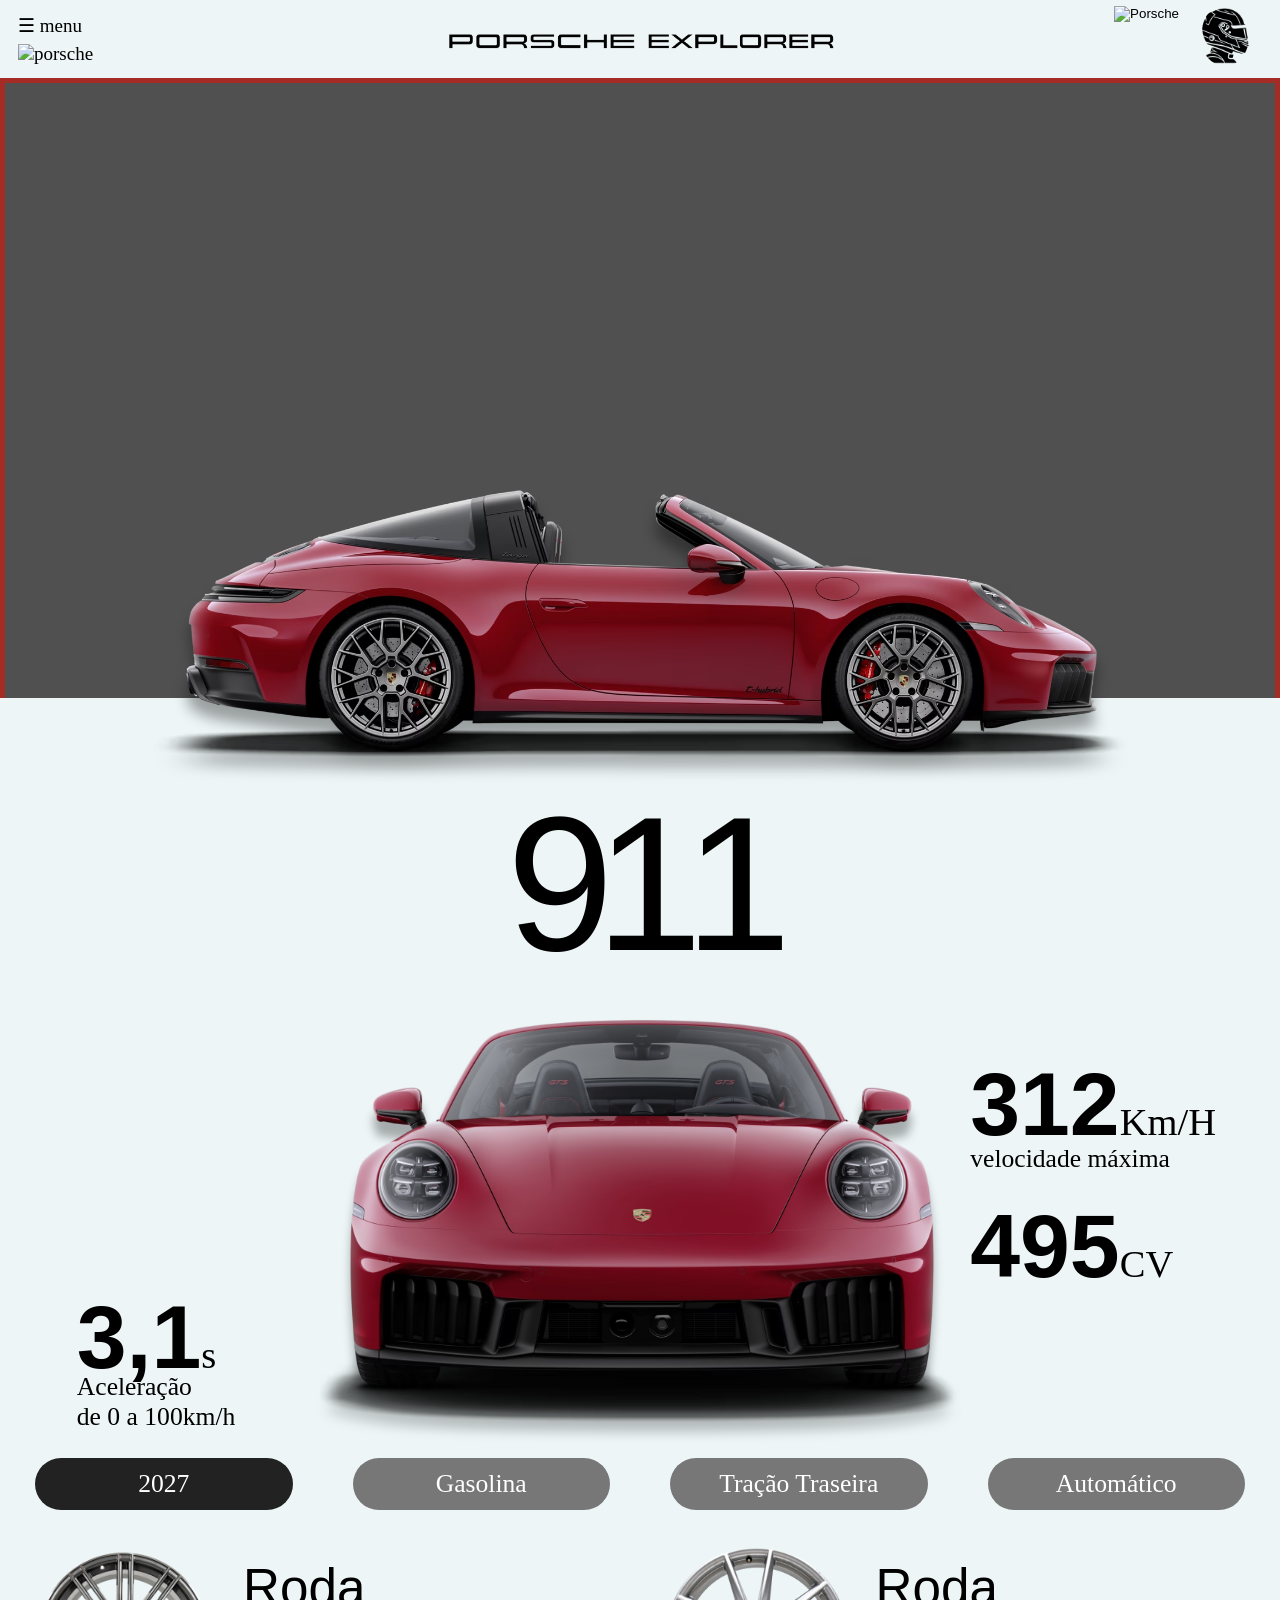
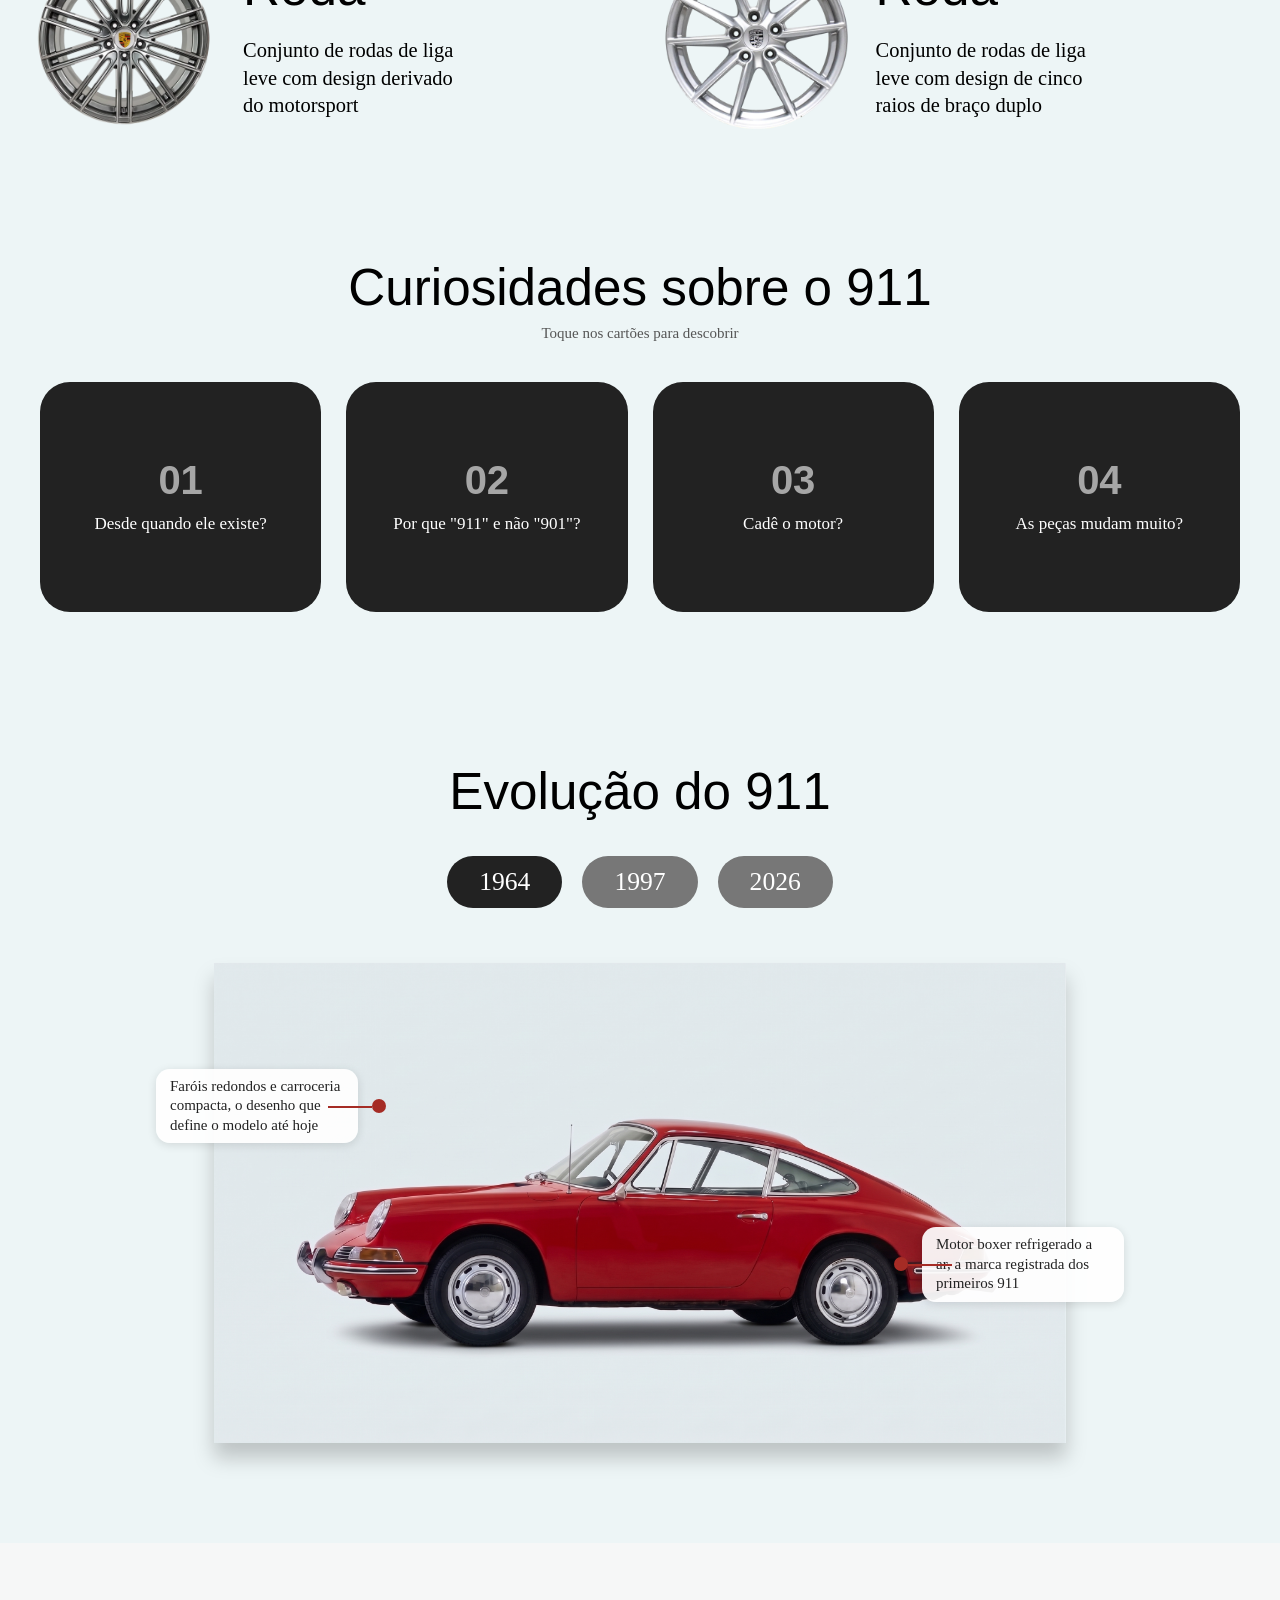
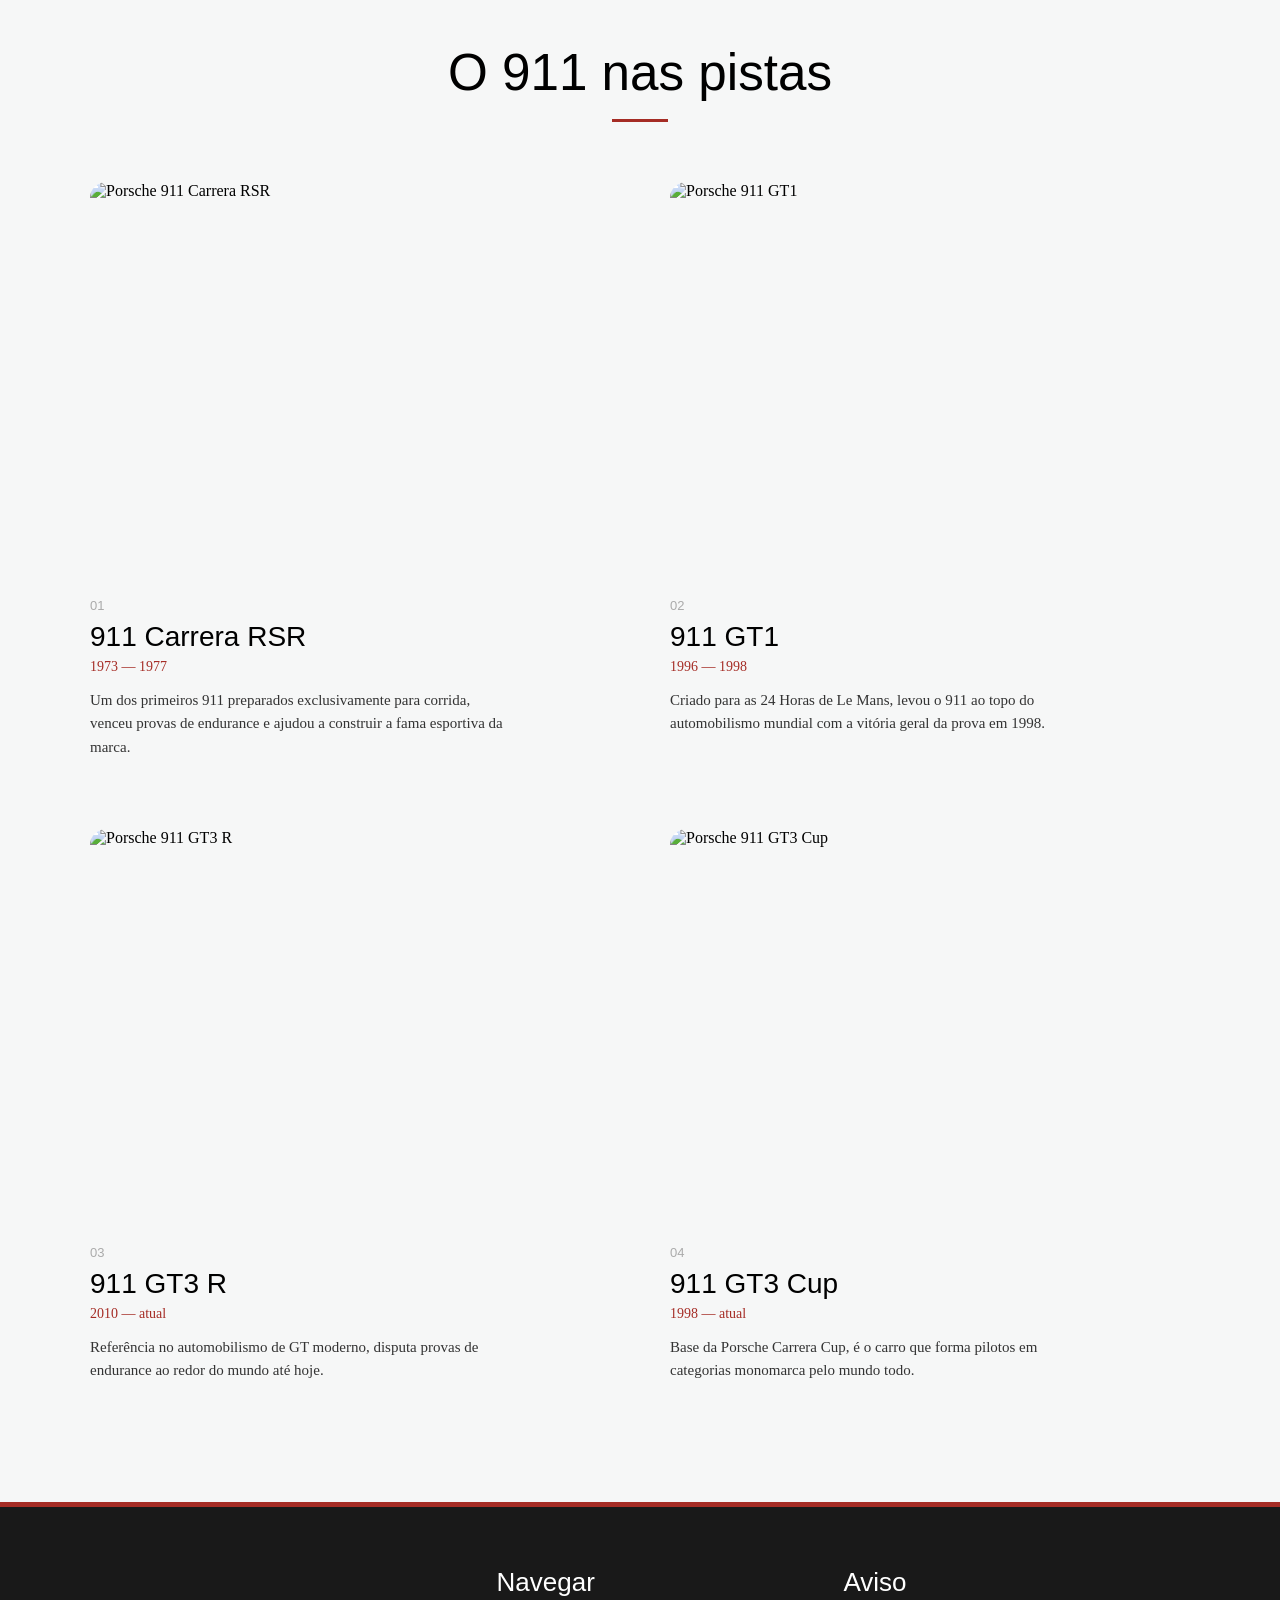
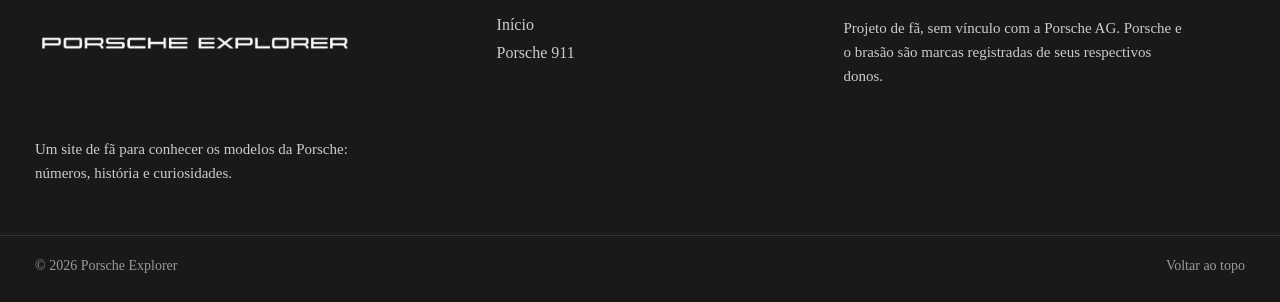
==== commit d24c6583: "Enviando atualizações nas outras páginas" ====
--- a/911.html
+++ b/911.html
@@ -7,8 +7,7 @@
 
     <link rel="stylesheet" href="style.css">
     <link rel="stylesheet" href="carros.css">
-    <link rel="stylesheet" href="footer.css">
-
+    
     <script defer src="main.js"></script>
     <script defer src="carros.js"></script>
 </head>
@@ -59,9 +58,9 @@
                 Seu navegador não suporta vídeo em HTML5.
             </video>
 
-            <div class="lateral-container">
+            <div class="lateral-container" id="lateral-911">
                 <img 
-                src="https://a.storyblok.com/f/322327/2616x712/a0c26d9acb/911-targa-4-gts-side.png/m/1800x490/smart/filters:format(avif)"
+                src="carros/911-lateral.avif"
                 alt="Porsche 911 lateral"
                 class="carro-lateral">
             </div>
@@ -72,9 +71,10 @@
             
             <h1> 911 </h1>
             <img 
-                src="https://a.storyblok.com/f/322327/1720x1210/4f744126bb/911-targa-4-gts-front.png/m/1720x1210/smart/filters:format(avif)"
+                src="carros/911-frontal.avif"
                 alt="Porsche 911 frontal"
-                class="carro-frontal">
+                class="carro-frontal"
+                id="frontal-911">
 
 
             <div class="especificacao aceleracao">
@@ -111,7 +111,7 @@
 
             <article class="roda">
                 <img 
-                    src="https://leandrinistore.vteximg.com.br/arquivos/ids/175132-900-900/Roda_Porsche_911_Turbo_S_1_2.jpg?v=636674392124070000"
+                    src="carros/2roda911.png"
                     alt="Roda preta"
                 >
 
@@ -131,7 +131,7 @@
 
             <article class="roda">
                 <img 
-                    src="https://images.tcdn.com.br/img/img_prod/813520/jogo_de_rodas_originiais_porsche_911_carrera_2021_aro_20x8_5_e_11_5_prata_5x130_et_53_e_67_usadas_881_1_cae2fce09bc241172a7095614a52e868.jpg"
+                    src="carros/roda911.png"
                     alt="Roda prata"
                 >
                 <div>
@@ -236,28 +236,28 @@
 
                     <div class="apontamento esquerda" style="top: 22%; left: 6%;">
                         <span class="ponto"></span>
+                        <p>Faróis redondos e carroceria compacta, o desenho que define o modelo até hoje</p>
+                    </div>
+
+                    <div class="apontamento direita" style="top: 55%; right: 6%;">
+                        <span class="ponto"></span>
                         <p>Motor boxer refrigerado a ar, a marca registrada dos primeiros 911</p>
                     </div>
 
+                </div>
+
+                <div class="evolucao-carro" data-ano="1997" hidden>
+
+                    <img src="carros/1997-branco.jpg" alt="Porsche 911 de 1997">
+
+                    <div class="apontamento esquerda" style="top: 22%; left: 6%;">
+                        <span class="ponto"></span>
+                        <p>Faróis ovais, um visual bem diferente dos clássicos redondos</p>
+                    </div>
+
                     <div class="apontamento direita" style="top: 55%; right: 6%;">
                         <span class="ponto"></span>
-                        <p>Faróis redondos e carroceria compacta, o desenho que define o modelo até hoje</p>
-                    </div>
-
-                </div>
-
-                <div class="evolucao-carro" data-ano="1997" hidden>
-
-                    <img src="carros/1997-branco.jpg" alt="Porsche 911 de 1997">
-
-                    <div class="apontamento esquerda" style="top: 22%; left: 6%;">
-                        <span class="ponto"></span>
                         <p>Primeira geração do 911 com motor refrigerado a água</p>
-                    </div>
-
-                    <div class="apontamento direita" style="top: 55%; right: 6%;">
-                        <span class="ponto"></span>
-                        <p>Faróis ovais, um visual bem diferente dos clássicos redondos</p>
                     </div>
 
                 </div>
@@ -375,7 +375,6 @@
                 <h2>Navegar</h2>
                 <ul>
                     <li><a href="index.html">Início</a></li>
-                    <li><a href="modelos.html">Todos os modelos</a></li>
                     <li><a href="911.html">Porsche 911</a></li>
                 </ul>
             </nav>
--- a/carros.css
+++ b/carros.css
@@ -76,15 +76,34 @@
 
     left: 50%;
 
+    transform: translateX(-50%);
+
+    width: 90%;
+
+    max-width: 1000px;
+
+    z-index: 1;
+}
+
+#lateral-911 {
     bottom: -60px;
-
-    transform: translateX(-50%);
-
-    width: 90%;
-
-    max-width: 1000px;
-
-    z-index: 1;
+}
+
+#cayman-lateral {
+    bottom: -280px;
+    left: 50%;
+}
+
+#boxster-lateral {
+    bottom: -130px;
+}
+
+#taycan-lateral {
+    bottom: -140px;
+}
+
+#cayenne-lateral {
+    bottom: -160px;
 }
 
 .carro-lateral {
@@ -130,7 +149,7 @@
 
     position: relative;
 
-    top: 30px;
+    top: 60px;
 
     left: 4%;
 
@@ -144,7 +163,7 @@
 
     font-size: clamp(
         130px,
-        20vw,
+        15vw,
         330px
     );
 
@@ -160,9 +179,6 @@
 .carro-frontal {
     position: absolute;
     z-index: 2;
-
-    width: 60%;
-    max-width: 640px;
 
     left: 0;
     right: 0;
@@ -179,6 +195,43 @@
         filter 0.4s ease;
 }
 
+#cayman-frontal {
+    top: 300px;
+    width:60%;
+}
+
+#frontal-911 {
+    width: 60%;
+    max-width: 640px;
+    top:250px;
+}
+
+#boxster-frontal {
+    width:60%;
+    top: 300px;
+}
+
+#taycan-frontal {
+    width: 45%;
+    top: 300px;
+}
+
+#cayenne-frontal {
+    width: 72%;
+}
+
+#macan-frontal {
+    width: 43%;
+    top: 300px;
+}
+
+#panamera-frontal {
+    width: 45%;
+    top:300px;
+}
+
+
+
 .carro-frontal:hover {
     transform: scale(1.02);
 
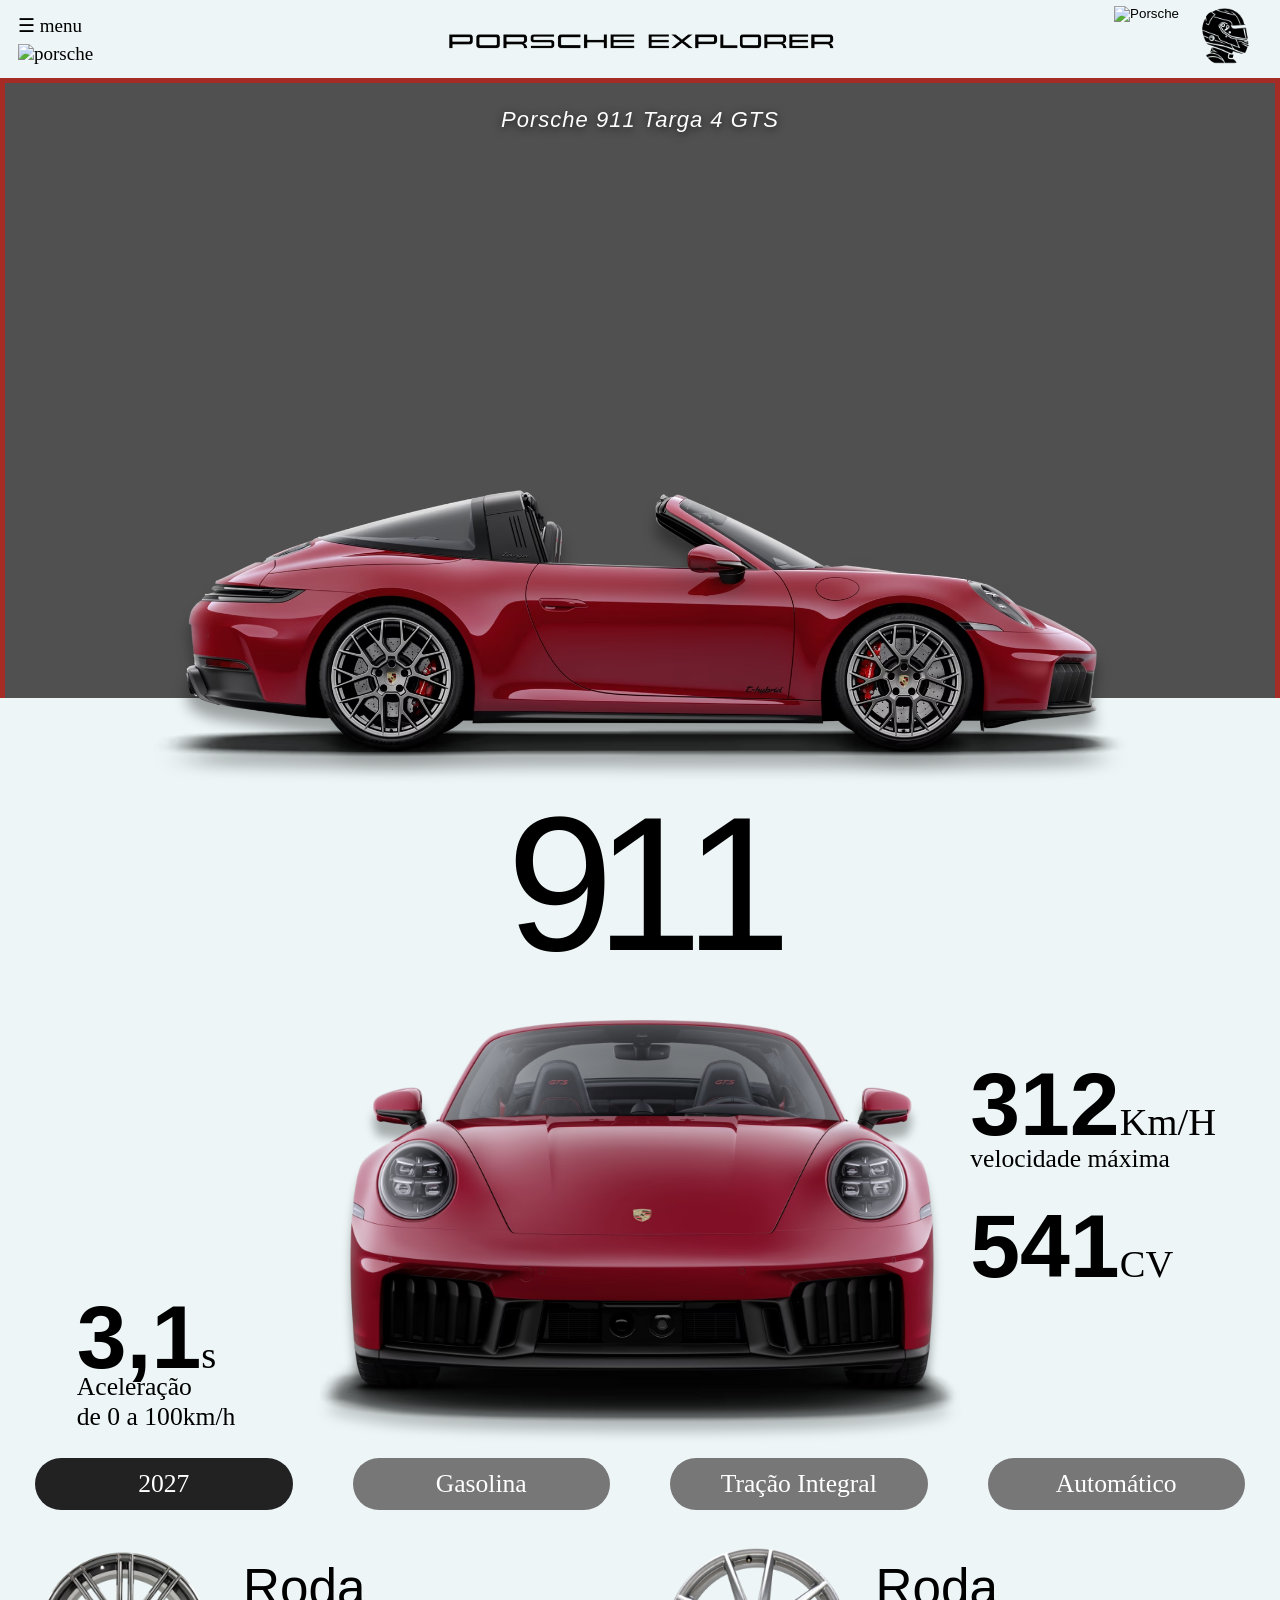
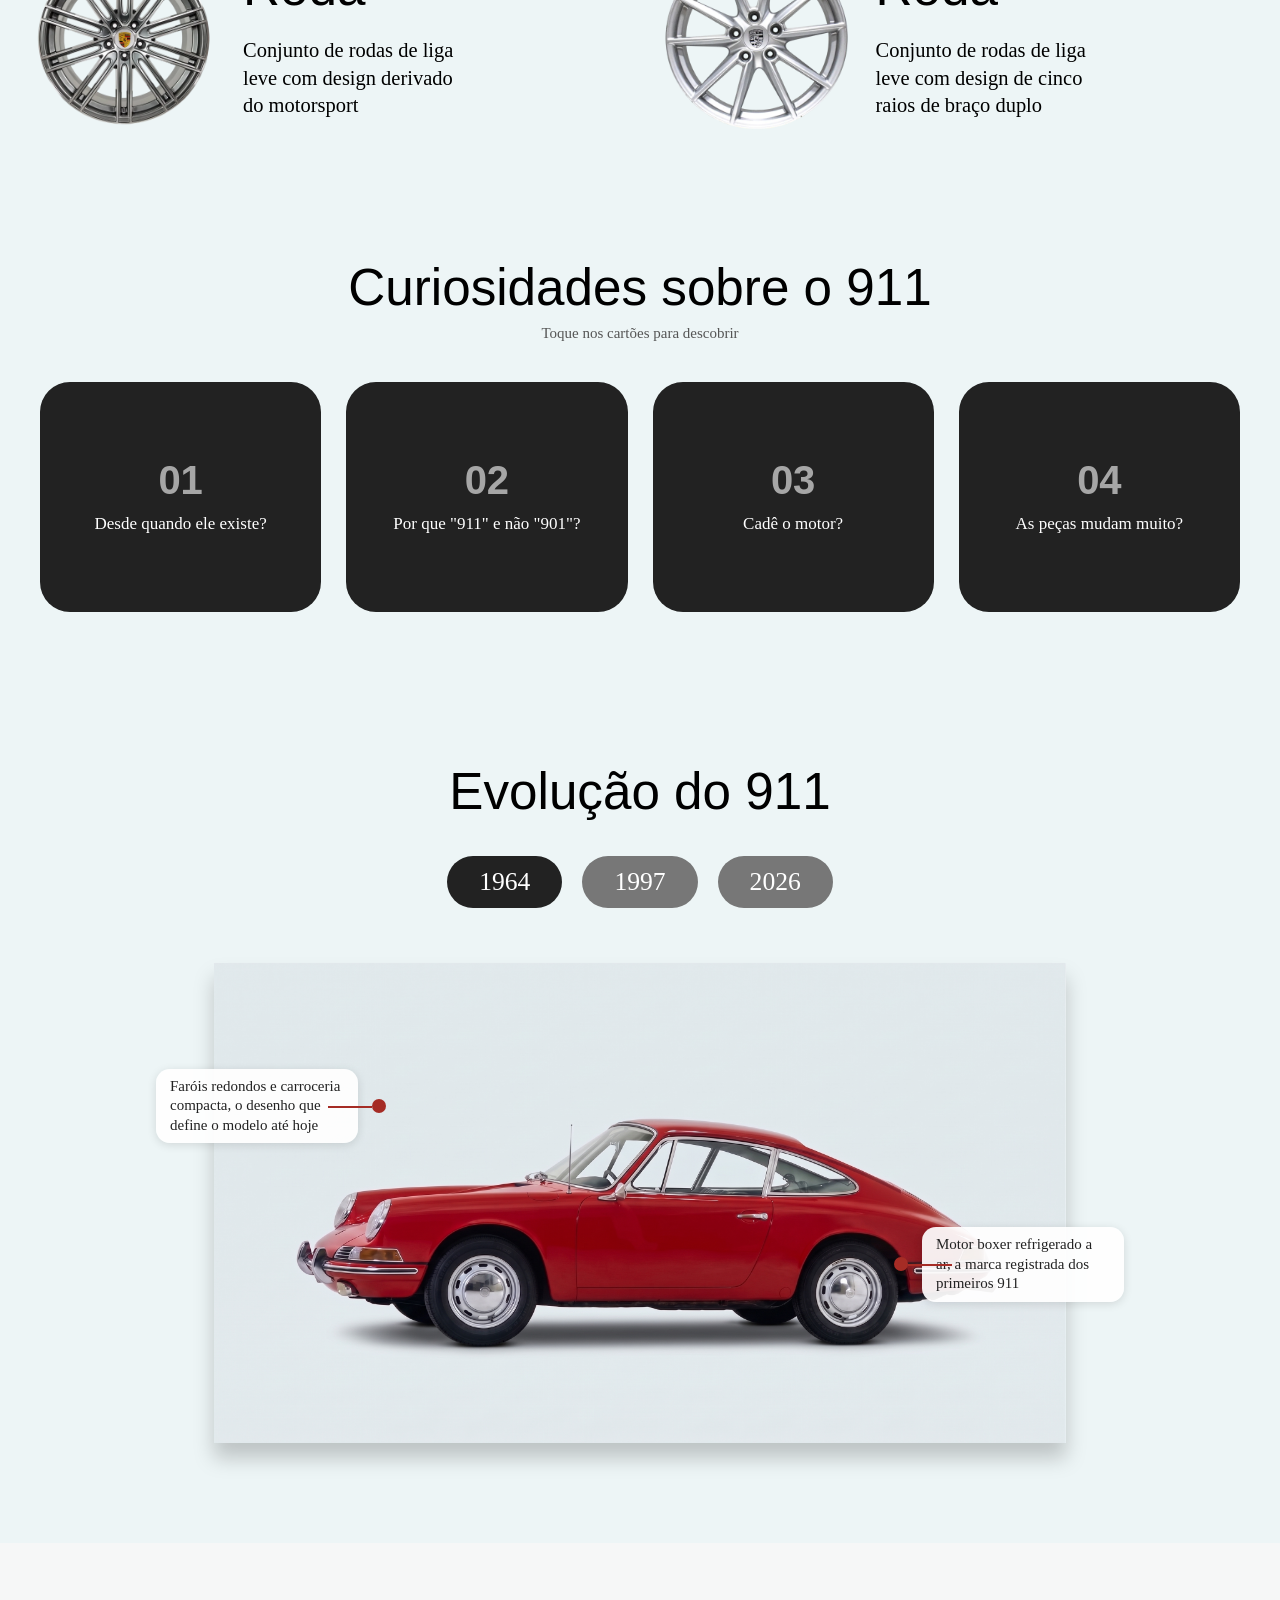
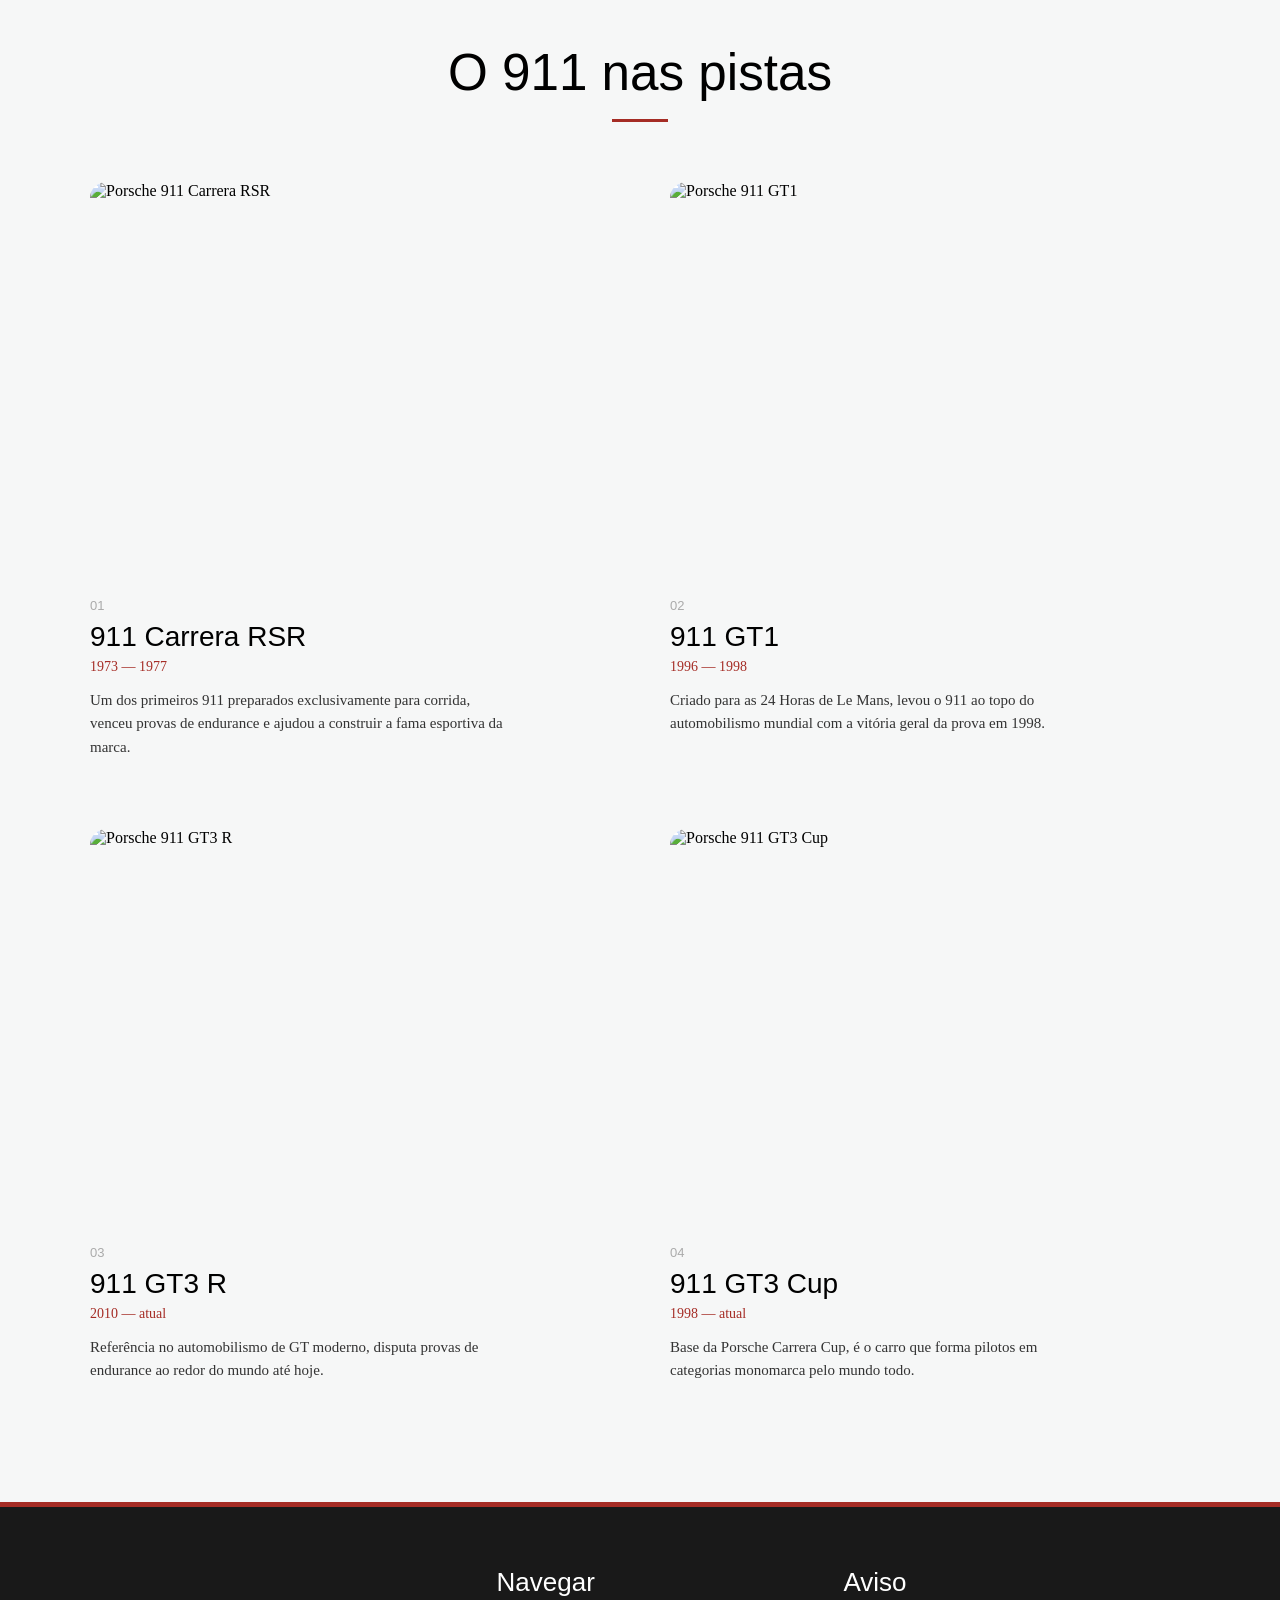
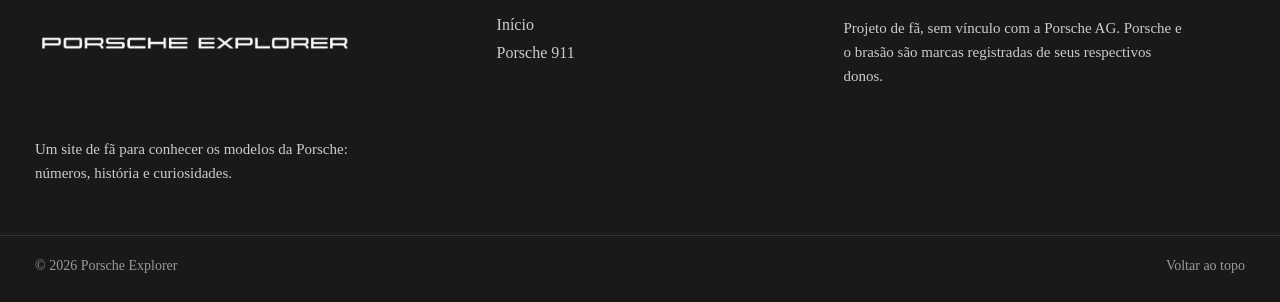
==== commit f1ac8653: "Salvando os arquivos de comparação" ====
--- a/911.html
+++ b/911.html
@@ -57,6 +57,8 @@
                 <source src="video/911-banner.mp4" type="video/mp4">
                 Seu navegador não suporta vídeo em HTML5.
             </video>
+
+            <p class="versao-modelo">Porsche 911 Targa 4 GTS</p>
 
             <div class="lateral-container" id="lateral-911">
                 <img 
@@ -93,7 +95,7 @@
                     <span class="valor-animado">0</span><span>Km/H</span>
                 </strong>
                 <p> velocidade máxima </p>
-                <strong class="potencia" data-valor-final="495" data-decimais="0">
+                <strong class="potencia" data-valor-final="541" data-decimais="0">
                     <span class="valor-animado">0</span><span>CV</span>
                 </strong>
             </div>
@@ -103,7 +105,7 @@
         <section class="informacoes">
             <button class="ativo">2027</button>
             <button>Gasolina</button>
-            <button>Tração Traseira</button>
+            <button>Tração Integral</button>
             <button>Automático</button>
         </section>
 
--- a/style.css
+++ b/style.css
@@ -619,10 +619,7 @@
 
 }
 
-
-/* Chamada para o questionário, na home */
-
-.link-questionario {
+.link-comparar {
 
     display: block;
 
@@ -653,13 +650,13 @@
 }
 
 
-.link-questionario:hover {
+.link-comparar:hover {
 
     transform: scale(1.015);
 }
 
 
-.link-questionario span {
+.link-comparar span {
 
     display: block;
 
@@ -671,7 +668,7 @@
 }
 
 
-body.modo-escuro .link-questionario {
+body.modo-escuro .link-comparar {
 
     background-color: #f4f4f4;
 
@@ -679,7 +676,7 @@
 }
 
 
-body.modo-escuro .link-questionario span {
+body.modo-escuro .link-comparar span {
 
     color: #555;
 }
@@ -687,7 +684,7 @@
 
 /* Página: Descubra seu modelo ideal */
 
-.questionario {
+.comparar {
 
     width: 90%;
 
@@ -926,7 +923,7 @@
 
 @media (max-width: 700px) {
 
-    .questionario {
+    .comparar {
 
         margin: 40px auto 60px;
     }
--- a/carros.css
+++ b/carros.css
@@ -175,6 +175,38 @@
 
 }
 
+/* Nome da versão: no topo do hero (sobre o vídeo), longe dos carros */
+
+.hero .versao-modelo {
+
+    position: absolute;
+
+    top: 24px;
+
+    left: 0;
+
+    right: 0;
+
+    z-index: 3;
+
+    text-align: center;
+
+    color: #fff;
+
+    text-shadow: 0 2px 8px rgba(0, 0, 0, 0.7);
+
+    font-family: Georgia, Arial, sans-serif;
+
+    font-style:italic;
+
+    font-size: 22px;
+
+    font-weight: 400;
+
+    letter-spacing: 1px;
+
+}
+
 
 .carro-frontal {
     position: absolute;
@@ -238,10 +270,6 @@
     filter: drop-shadow(0 20px 8px rgba(0, 0, 0, 0.35));
 }
 
-
-/* Entrada dos carros: começam escondidos e o JS põe .carregado no body.
-   Usa "translate" (e não "transform") pra não brigar com o hover do carro frontal. */
-
 .carro-lateral,
 .carro-frontal {
 
@@ -1603,4 +1631,32 @@
 
     }
 
+}
+
+
+@media (max-width: 900px) {
+
+    .hero .versao-modelo {
+
+        top: 26px;
+
+        font-size: 19px;
+
+    }
+
+}
+
+
+@media (max-width: 650px) {
+
+    .hero .versao-modelo {
+
+        top: 28px;
+
+        font-size: 16px;
+
+        letter-spacing: 0.5px;
+
+    }
+
 }
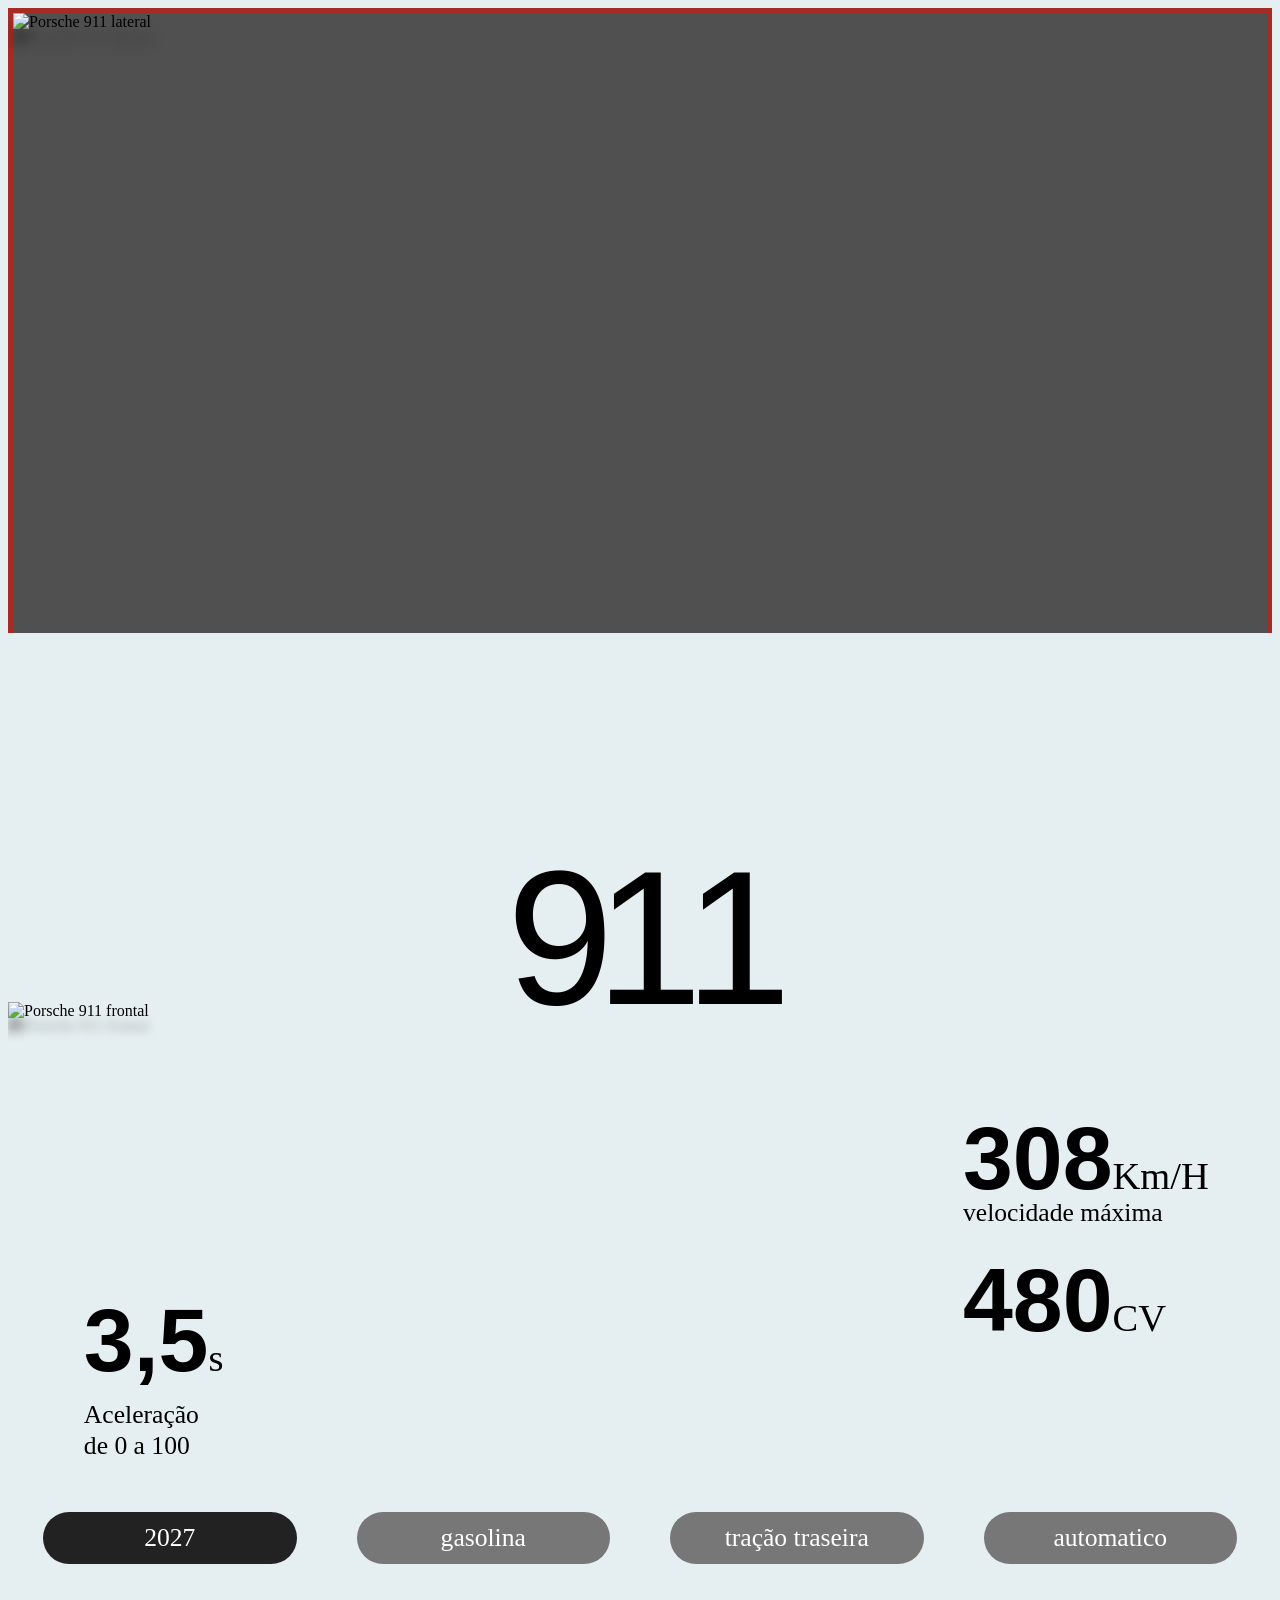
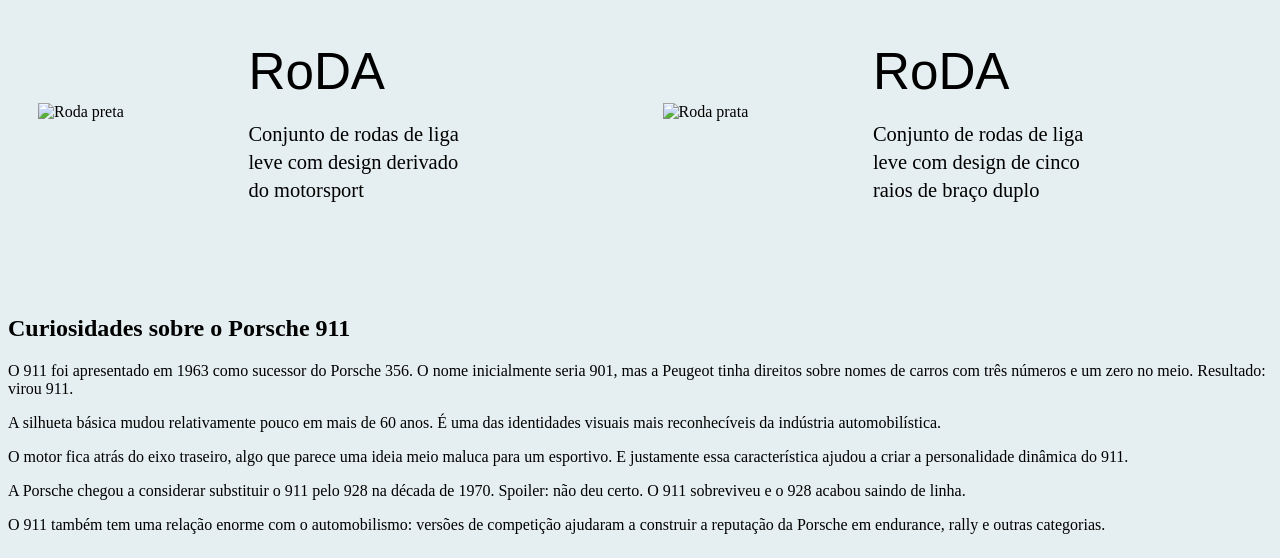
==== commit 21b52dd7: "Salvando alterações" ====
--- a/911.html
+++ b/911.html
@@ -1,102 +1,49 @@
 <!DOCTYPE html>
-<html lang="pt-br">
+<html lang="en">
 <head>
     <meta charset="UTF-8">
     <meta name="viewport" content="width=device-width, initial-scale=1.0">
     <title>Porsche 911</title>
-
-    <link rel="stylesheet" href="style.css">
     <link rel="stylesheet" href="carros.css">
-    
-    <script defer src="main.js"></script>
     <script defer src="carros.js"></script>
 </head>
 <body>
 
-    <header class="cabecalho">
-        <div class="lado-esquerdo">
-            <a href="index.html" class="item-menu">
-                ☰ menu
-            </a>
-
-            <a href="modelos.html" class="item-modelos">
-                <img src="https://companieslogo.com/img/orig/P911.DE-94013588.png?t=1744633652" 
-                alt="porsche"  
-                width="20" height="25">
-            </a>
-
-        </div>
-
-
-        <div class="logo-porsche-texto">
-            <img class="logotipo logotipo-preta" src="img/logotipo-preto.png" alt="Porsche Explorer">
-            <img class="logotipo logotipo-branca" src="img/logotipo-branco.png" alt="Porsche Explorer">
-        </div>
-
-
-        <button
-            class="botao-logo"
-            onclick="alternarTema()">
-
-            <img
-                src="https://images.pixels.com/images/artworkimages/medium/3/high-res-porsche-emblem-isolated-bw-stefano-senise-transparent.png"
-                alt="Porsche">
-
-        </button>
-
-        <img class="perfil perfil-clara" src="img/perfil.png" alt="Perfil do usuário">
-        <img class="perfil perfil-escura" src="img/perfil-branco.png" alt="Perfil do usuário">
-
-    </header>
-
-
     <main class="pagina">
         <section class="hero">
-
-            <video class="video-modelo" autoplay muted loop playsinline>
-                <source src="video/911-banner.mp4" type="video/mp4">
-                Seu navegador não suporta vídeo em HTML5.
-            </video>
-
-            <p class="versao-modelo">Porsche 911 Targa 4 GTS</p>
-
-            <div class="lateral-container" id="lateral-911">
-                <img 
-                src="carros/911-lateral.avif"
+            <img 
+                src="https://di-uploads-pod29.dealerinspire.com/porscheontario1/uploads/2022/12/2020-Porsche-911-Carrera-near-Los-Angeles.png"
                 alt="Porsche 911 lateral"
                 class="carro-lateral">
-            </div>
         </section>
 
 
         <section class="modelo">
-            
             <h1> 911 </h1>
             <img 
-                src="carros/911-frontal.avif"
+                src="https://www.webmotors.com.br/imagens/prod/380132/PORSCHE_911_3.6_24V_H6_GASOLINA_TURBO_S_CABRIOLET_PDK_38013215510057494.webp"
                 alt="Porsche 911 frontal"
-                class="carro-frontal"
-                id="frontal-911">
+                class="carro-frontal">
 
 
             <div class="especificacao aceleracao">
-                <strong data-valor-final="3.1" data-decimais="1">
-                    <span class="valor-animado">0</span><span>s</span>
+                <strong>
+                    3,5<span>s</span>
                 </strong>
                 <p>
                     Aceleração<br>
-                    de 0 a 100km/h
+                    de 0 a 100
                 </p>
             </div>
 
 
             <div class="especificacao desempenho">
-                <strong data-valor-final="312" data-decimais="0">
-                    <span class="valor-animado">0</span><span>Km/H</span>
+                <strong>
+                    308<span>Km/H</span>
                 </strong>
                 <p> velocidade máxima </p>
-                <strong class="potencia" data-valor-final="541" data-decimais="0">
-                    <span class="valor-animado">0</span><span>CV</span>
+                <strong class="potencia">
+                    480<span>CV</span>
                 </strong>
             </div>
         </section>
@@ -104,22 +51,22 @@
 
         <section class="informacoes">
             <button class="ativo">2027</button>
-            <button>Gasolina</button>
-            <button>Tração Integral</button>
-            <button>Automático</button>
+            <button>gasolina</button>
+            <button>tração traseira</button>
+            <button>automatico</button>
         </section>
 
         <section class="rodas">
 
             <article class="roda">
                 <img 
-                    src="carros/2roda911.png"
+                    src="https://leandrinistore.vteximg.com.br/arquivos/ids/175132-900-900/Roda_Porsche_911_Turbo_S_1_2.jpg?v=636674392124070000"
                     alt="Roda preta"
                 >
 
                 <div>
                     <h2>
-                        Roda
+                        Ro<span>DA</span>
                     </h2>
 
                     <p>
@@ -133,12 +80,12 @@
 
             <article class="roda">
                 <img 
-                    src="carros/roda911.png"
+                    src="https://images.tcdn.com.br/img/img_prod/813520/jogo_de_rodas_originiais_porsche_911_carrera_2021_aro_20x8_5_e_11_5_prata_5x130_et_53_e_67_usadas_881_1_cae2fce09bc241172a7095614a52e868.jpg"
                     alt="Roda prata"
                 >
                 <div>
                     <h2>
-                        Roda
+                        Ro<span>DA</span>
                     </h2>
 
                     <p>
@@ -150,254 +97,30 @@
             </article>
         </section>
 
+        <section class="Curiosidades">
+            <h1>Curiosidades sobre o Porsche 911</h1>
 
-        <section class="curiosidades">
+            <p>
+                O 911 foi apresentado em 1963 como sucessor do Porsche 356. O nome inicialmente seria 901, mas a Peugeot tinha direitos sobre nomes de carros com três números e um zero no meio. Resultado: virou 911.
+            </p>
 
-            <h2>Curiosidades sobre o 911</h2>
+            <p>
+                A silhueta básica mudou relativamente pouco em mais de 60 anos. É uma das identidades visuais mais reconhecíveis da indústria automobilística.
+            </p>
 
-            <p class="curiosidades-dica">Toque nos cartões para descobrir</p>
+            <p>
+                O motor fica atrás do eixo traseiro, algo que parece uma ideia meio maluca para um esportivo. E justamente essa característica ajudou a criar a personalidade dinâmica do 911.
+            </p>
 
-            <div class="grade-curiosidades">
+            <p>
+                A Porsche chegou a considerar substituir o 911 pelo 928 na década de 1970. Spoiler: não deu certo. O 911 sobreviveu e o 928 acabou saindo de linha.
+            </p>
 
-                <button class="cartao-curiosidade" type="button">
-                    <div class="face frente">
-                        <span class="numero-curiosidade">01</span>
-                        <p>Desde quando ele existe?</p>
-                    </div>
-                    <div class="face verso">
-                        <p>
-                            O 911 é vendido desde 1964 e nunca saiu de
-                            linha — é o modelo mais antigo ainda em
-                            produção da Porsche.
-                        </p>
-                    </div>
-                </button>
-
-                <button class="cartao-curiosidade" type="button">
-                    <div class="face frente">
-                        <span class="numero-curiosidade">02</span>
-                        <p>Por que "911" e não "901"?</p>
-                    </div>
-                    <div class="face verso">
-                        <p>
-                            O nome original ia ser 901, mas a Peugeot já
-                            tinha registrado esse padrão de nomes pra
-                            carros. A Porsche trocou pro 911.
-                        </p>
-                    </div>
-                </button>
-
-                <button class="cartao-curiosidade" type="button">
-                    <div class="face frente">
-                        <span class="numero-curiosidade">03</span>
-                        <p>Cadê o motor?</p>
-                    </div>
-                    <div class="face verso">
-                        <p>
-                            O motor fica atrás do eixo traseiro, um
-                            layout raro que a Porsche manteve mesmo
-                            sendo mais difícil de equilibrar.
-                        </p>
-                    </div>
-                </button>
-
-                <button class="cartao-curiosidade" type="button">
-                    <div class="face frente">
-                        <span class="numero-curiosidade">04</span>
-                        <p>As peças mudam muito?</p>
-                    </div>
-                    <div class="face verso">
-                        <p>
-                            A Porsche mantém, de propósito, boa parte da
-                            estrutura compatível entre gerações — mesmo
-                            depois de décadas de história do modelo.
-                        </p>
-                    </div>
-                </button>
-
-            </div>
-
+            <p>
+                O 911 também tem uma relação enorme com o automobilismo: versões de competição ajudaram a construir a reputação da Porsche em endurance, rally e outras categorias.
+            </p>
         </section>
-
-
-        <section class="evolucao">
-
-            <h2>Evolução do 911</h2>
-
-            <div class="evolucao-anos">
-                <button class="ativo" data-ano="1964">1964</button>
-                <button data-ano="1997">1997</button>
-                <button data-ano="2026">2026</button>
-            </div>
-
-            <div class="evolucao-conteudo">
-
-                <div class="evolucao-carro" data-ano="1964">
-
-                    <img src="carros/1964-branco.jpg" alt="Porsche 911 de 1964">
-
-                    <div class="apontamento esquerda" style="top: 22%; left: 6%;">
-                        <span class="ponto"></span>
-                        <p>Faróis redondos e carroceria compacta, o desenho que define o modelo até hoje</p>
-                    </div>
-
-                    <div class="apontamento direita" style="top: 55%; right: 6%;">
-                        <span class="ponto"></span>
-                        <p>Motor boxer refrigerado a ar, a marca registrada dos primeiros 911</p>
-                    </div>
-
-                </div>
-
-                <div class="evolucao-carro" data-ano="1997" hidden>
-
-                    <img src="carros/1997-branco.jpg" alt="Porsche 911 de 1997">
-
-                    <div class="apontamento esquerda" style="top: 22%; left: 6%;">
-                        <span class="ponto"></span>
-                        <p>Faróis ovais, um visual bem diferente dos clássicos redondos</p>
-                    </div>
-
-                    <div class="apontamento direita" style="top: 55%; right: 6%;">
-                        <span class="ponto"></span>
-                        <p>Primeira geração do 911 com motor refrigerado a água</p>
-                    </div>
-
-                </div>
-
-                <div class="evolucao-carro" data-ano="2026" hidden>
-
-                    <img src="carros/2026-branco.jpg" alt="Porsche 911 de 2026">
-
-                    <div class="apontamento esquerda" style="top: 22%; left: 6%;">
-                        <span class="ponto"></span>
-                        <p>Painel totalmente digital e assistentes eletrônicos de condução</p>
-                    </div>
-
-                    <div class="apontamento direita" style="top: 55%; right: 6%;">
-                        <span class="ponto"></span>
-                        <p>Aerodinâmica ativa, com elementos que se ajustam sozinhos conforme a velocidade</p>
-                    </div>
-
-                </div>
-
-            </div>
-
-        </section>
-
-
-        <section class="pistas">
-
-            <h2>O 911 nas pistas</h2>
-
-            <div class="grade-pistas">
-
-                <article class="carro-pista">
-
-                    <img src="https://content-hub.imgix.net/7grPNAytvCbr54emyWRHpI/4b7e1dc5f4a397868327e435c329a44c/the-20le-20mans-20winning-20porsche-20rsr-201.jpeg?w=1308" alt="Porsche 911 Carrera RSR">
-
-                    <span class="pista-numero">01</span>
-                    <h3>911 Carrera RSR</h3>
-                    <span class="pista-periodo">1973 — 1977</span>
-
-                    <p>
-                        Um dos primeiros 911 preparados exclusivamente
-                        para corrida, venceu provas de endurance e
-                        ajudou a construir a fama esportiva da marca.
-                    </p>
-
-                </article>
-
-                <article class="carro-pista">
-
-                    <img src="https://www.razaoautomovel.com/wp-content/uploads/2023/11/Porsche-911-GT1-Strassenversion-1.jpg.webp" alt="Porsche 911 GT1">
-
-                    <span class="pista-numero">02</span>
-                    <h3>911 GT1</h3>
-                    <span class="pista-periodo">1996 — 1998</span>
-
-                    <p>
-                        Criado para as 24 Horas de Le Mans, levou o 911
-                        ao topo do automobilismo mundial com a vitória
-                        geral da prova em 1998.
-                    </p>
-
-                </article>
-
-                <article class="carro-pista">
-
-                    <img src="https://hips.hearstapps.com/mtg-prod/65f7df13d444480008fe2b91/046-2023-porsche-911-gt3-cup-gt3-r.jpg" alt="Porsche 911 GT3 R">
-
-                    <span class="pista-numero">03</span>
-                    <h3>911 GT3 R</h3>
-                    <span class="pista-periodo">2010 — atual</span>
-
-                    <p>
-                        Referência no automobilismo de GT moderno,
-                        disputa provas de endurance ao redor do mundo
-                        até hoje.
-                    </p>
-
-                </article>
-
-                <article class="carro-pista">
-
-                    <img src="https://www.carreracup.com.au/wp-content/uploads/2022/05/Porsche-992-GT3-Cup-22-MH_10240-scaled.jpg" alt="Porsche 911 GT3 Cup">
-
-                    <span class="pista-numero">04</span>
-                    <h3>911 GT3 Cup</h3>
-                    <span class="pista-periodo">1998 — atual</span>
-
-                    <p>
-                        Base da Porsche Carrera Cup, é o carro que forma
-                        pilotos em categorias monomarca pelo mundo todo.
-                    </p>
-
-                </article>
-
-            </div>
-
-        </section>
-
     </main>
-
-
-    <footer class="rodape-site">
-
-        <div class="rodape-conteudo">
-
-            <div class="rodape-marca">
-                <img src="img/logotipo-branco.png" alt="Porsche Explorer">
-                <p>
-                    Um site de fã para conhecer os modelos da Porsche:
-                    números, história e curiosidades.
-                </p>
-            </div>
-
-            <nav class="rodape-coluna" aria-label="Navegação do rodapé">
-                <h2>Navegar</h2>
-                <ul>
-                    <li><a href="index.html">Início</a></li>
-                    <li><a href="911.html">Porsche 911</a></li>
-                </ul>
-            </nav>
-
-            <div class="rodape-coluna">
-                <h2>Aviso</h2>
-                <p>
-                    Projeto de fã, sem vínculo com a Porsche AG.
-                    Porsche e o brasão são marcas registradas de
-                    seus respectivos donos.
-                </p>
-            </div>
-
-        </div>
-
-        <div class="rodape-base">
-            <p>© 2026 Porsche Explorer</p>
-            <a href="#">Voltar ao topo</a>
-        </div>
-
-    </footer>
 
 </body>
 </html>
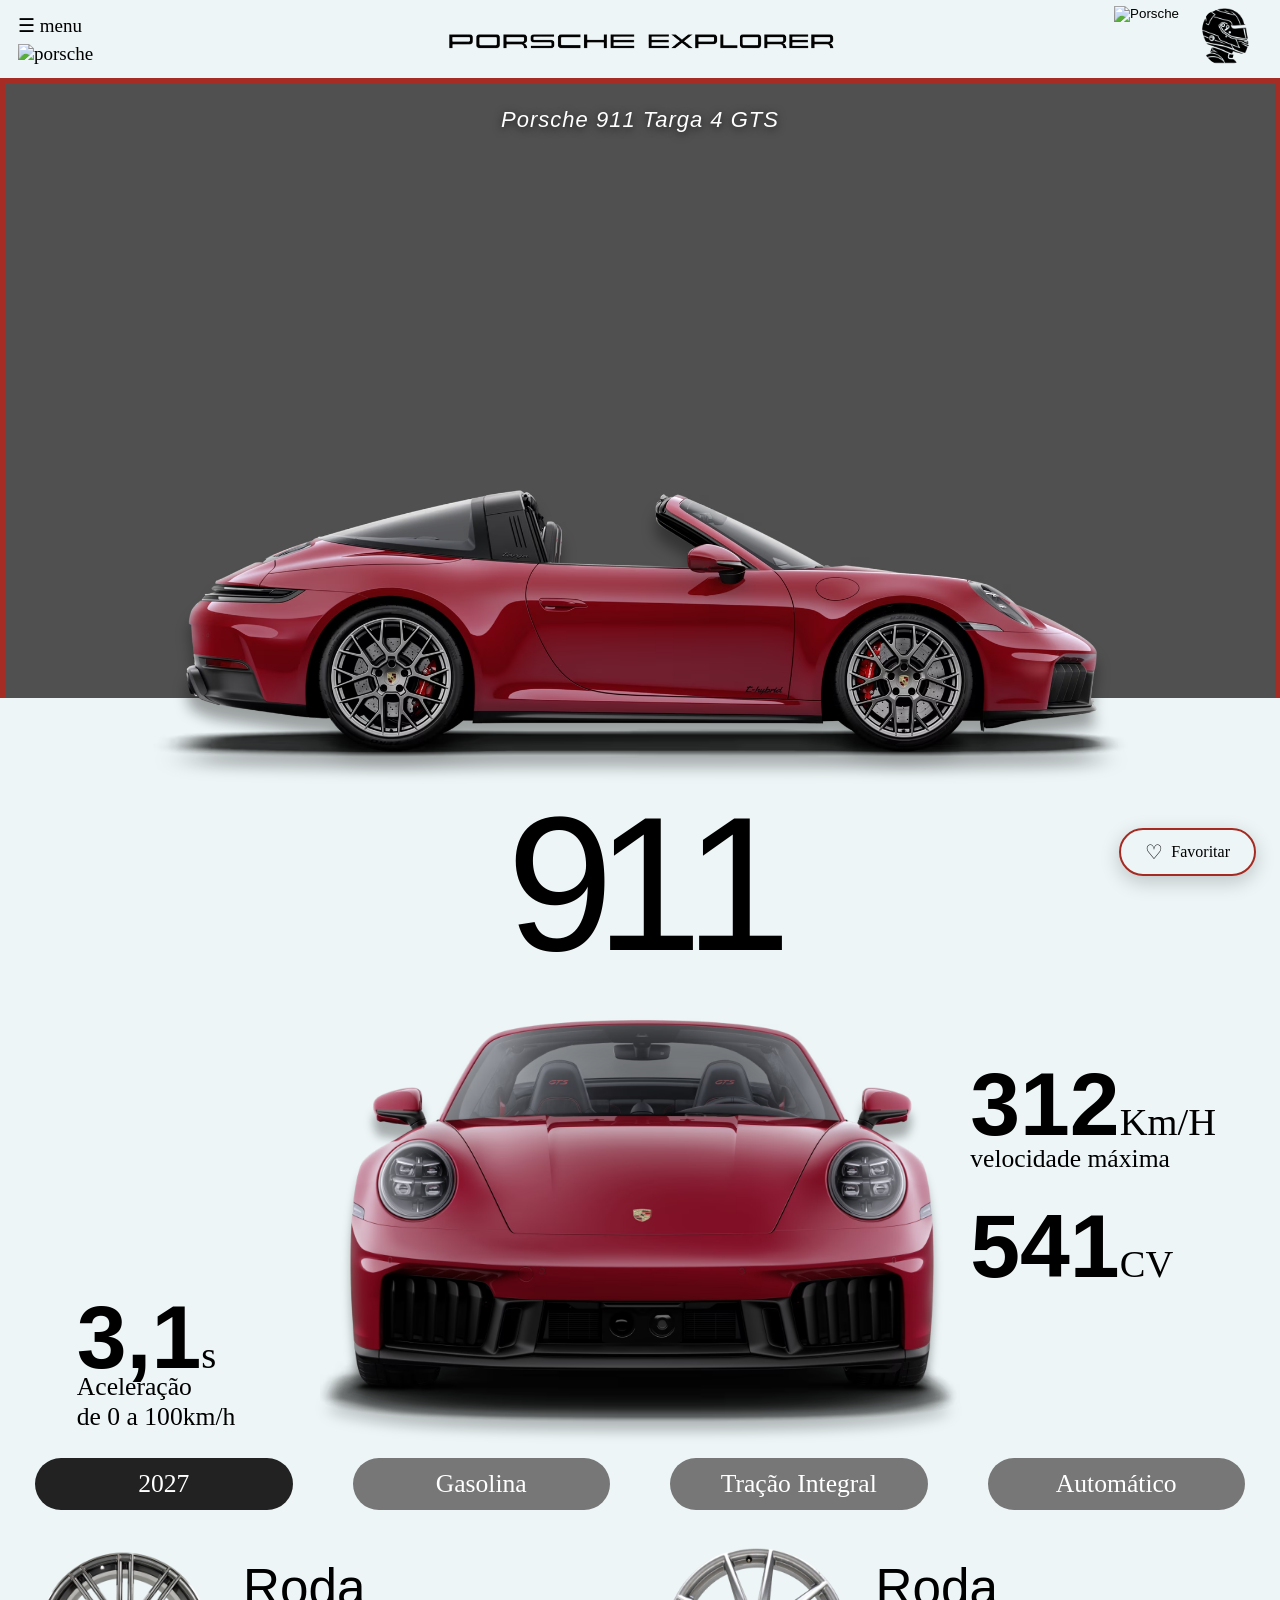
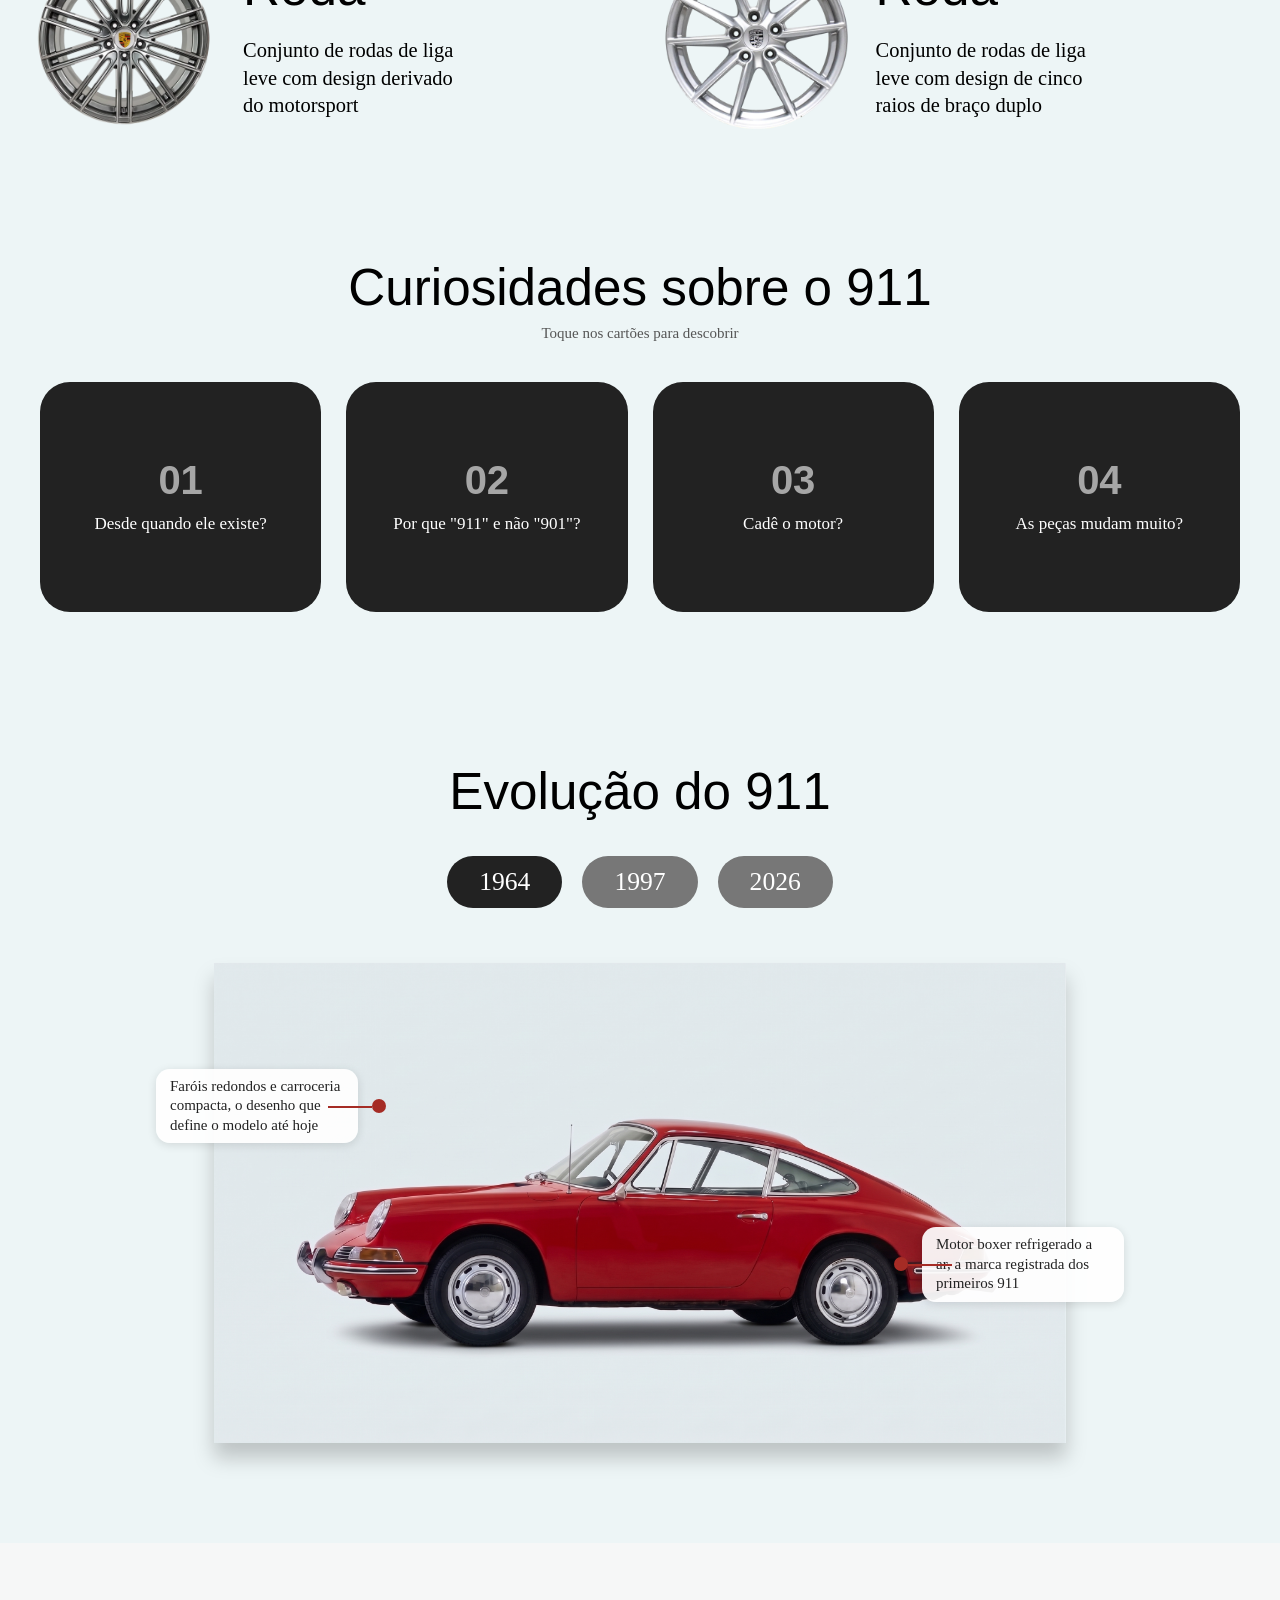
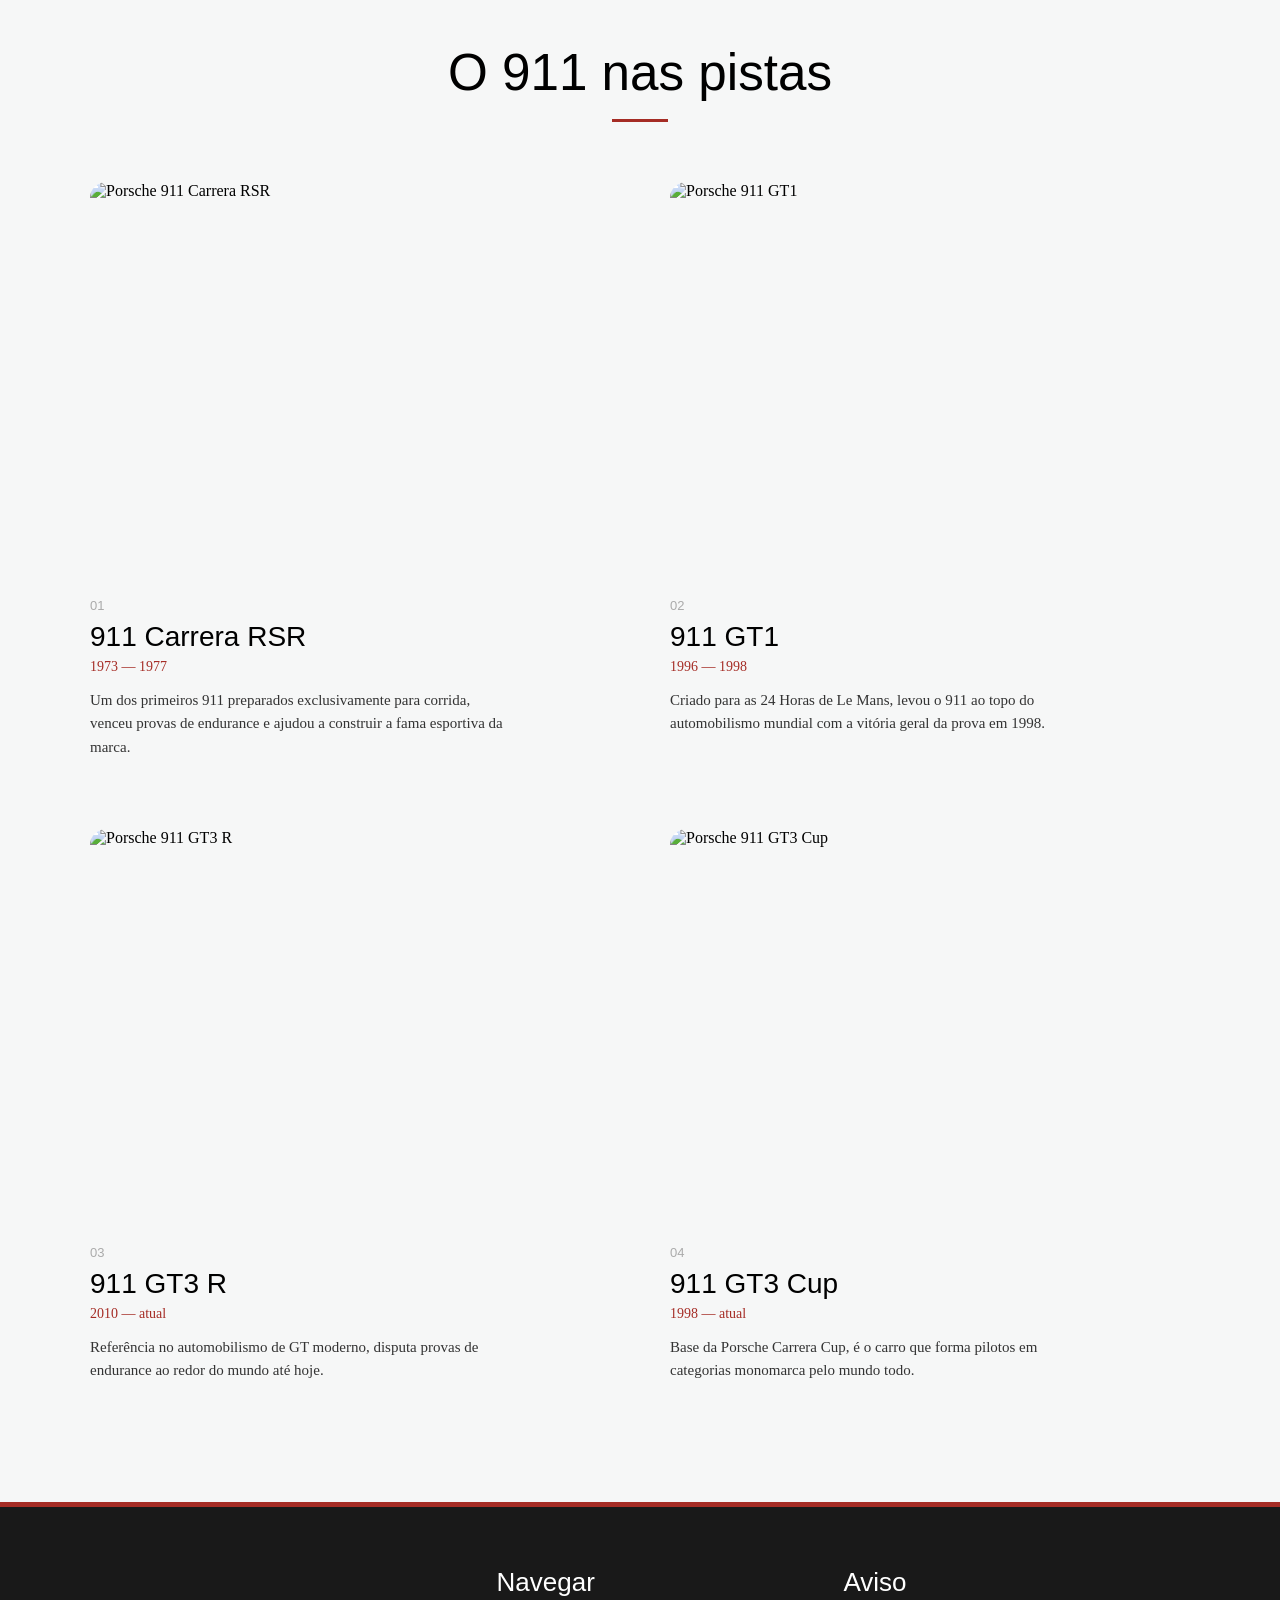
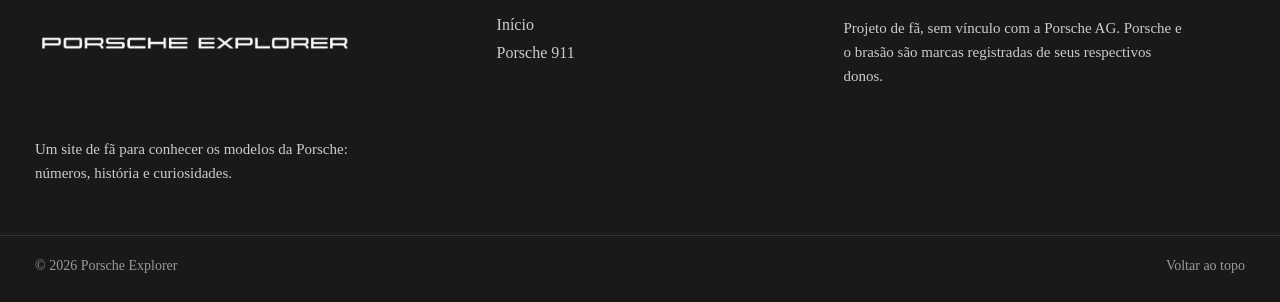
==== commit 49e74688: "Aprimorando a página inicial e enviando login" ====
--- a/911.html
+++ b/911.html
@@ -1,49 +1,104 @@
 <!DOCTYPE html>
-<html lang="en">
+<html lang="pt-br">
 <head>
     <meta charset="UTF-8">
     <meta name="viewport" content="width=device-width, initial-scale=1.0">
     <title>Porsche 911</title>
+
+    <link rel="stylesheet" href="style.css">
+    <link rel="stylesheet" href="conta.css">
     <link rel="stylesheet" href="carros.css">
+    
+    <script defer src="main.js"></script>
+    <script defer src="conta.js"></script>
     <script defer src="carros.js"></script>
 </head>
 <body>
 
+    <header class="cabecalho">
+        <div class="lado-esquerdo">
+            <a href="index.html" class="item-menu">
+                ☰ menu
+            </a>
+
+            <a href="index.html" class="item-modelos">
+                <img src="https://companieslogo.com/img/orig/P911.DE-94013588.png?t=1744633652" 
+                alt="porsche"  
+                width="20" height="25">
+            </a>
+
+        </div>
+
+
+        <div class="logo-porsche-texto">
+            <img class="logotipo logotipo-preta" src="img/logotipo-preto.png" alt="Porsche Explorer">
+            <img class="logotipo logotipo-branca" src="img/logotipo-branco.png" alt="Porsche Explorer">
+        </div>
+
+
+        <button
+            class="botao-logo"
+            onclick="alternarTema()">
+
+            <img
+                src="https://images.pixels.com/images/artworkimages/medium/3/high-res-porsche-emblem-isolated-bw-stefano-senise-transparent.png"
+                alt="Porsche">
+
+        </button>
+
+        <img class="perfil perfil-clara" src="img/perfil.png" alt="Perfil do usuário">
+        <img class="perfil perfil-escura" src="img/perfil-branco.png" alt="Perfil do usuário">
+
+    </header>
+
+
     <main class="pagina">
         <section class="hero">
-            <img 
-                src="https://di-uploads-pod29.dealerinspire.com/porscheontario1/uploads/2022/12/2020-Porsche-911-Carrera-near-Los-Angeles.png"
+
+            <video class="video-modelo" autoplay muted loop playsinline>
+                <source src="video/911-banner.mp4" type="video/mp4">
+                Seu navegador não suporta vídeo em HTML5.
+            </video>
+
+            <p class="versao-modelo">Porsche 911 Targa 4 GTS</p>
+
+            <div class="lateral-container" id="lateral-911">
+                <img 
+                src="carros/911-lateral.avif"
                 alt="Porsche 911 lateral"
                 class="carro-lateral">
+            </div>
         </section>
 
 
         <section class="modelo">
+            
             <h1> 911 </h1>
             <img 
-                src="https://www.webmotors.com.br/imagens/prod/380132/PORSCHE_911_3.6_24V_H6_GASOLINA_TURBO_S_CABRIOLET_PDK_38013215510057494.webp"
+                src="carros/911-frontal.avif"
                 alt="Porsche 911 frontal"
-                class="carro-frontal">
+                class="carro-frontal"
+                id="frontal-911">
 
 
             <div class="especificacao aceleracao">
-                <strong>
-                    3,5<span>s</span>
+                <strong data-valor-final="3.1" data-decimais="1">
+                    <span class="valor-animado">0</span><span>s</span>
                 </strong>
                 <p>
                     Aceleração<br>
-                    de 0 a 100
+                    de 0 a 100km/h
                 </p>
             </div>
 
 
             <div class="especificacao desempenho">
-                <strong>
-                    308<span>Km/H</span>
+                <strong data-valor-final="312" data-decimais="0">
+                    <span class="valor-animado">0</span><span>Km/H</span>
                 </strong>
                 <p> velocidade máxima </p>
-                <strong class="potencia">
-                    480<span>CV</span>
+                <strong class="potencia" data-valor-final="541" data-decimais="0">
+                    <span class="valor-animado">0</span><span>CV</span>
                 </strong>
             </div>
         </section>
@@ -51,22 +106,22 @@
 
         <section class="informacoes">
             <button class="ativo">2027</button>
-            <button>gasolina</button>
-            <button>tração traseira</button>
-            <button>automatico</button>
+            <button>Gasolina</button>
+            <button>Tração Integral</button>
+            <button>Automático</button>
         </section>
 
         <section class="rodas">
 
             <article class="roda">
                 <img 
-                    src="https://leandrinistore.vteximg.com.br/arquivos/ids/175132-900-900/Roda_Porsche_911_Turbo_S_1_2.jpg?v=636674392124070000"
+                    src="carros/2roda911.png"
                     alt="Roda preta"
                 >
 
                 <div>
                     <h2>
-                        Ro<span>DA</span>
+                        Roda
                     </h2>
 
                     <p>
@@ -80,12 +135,12 @@
 
             <article class="roda">
                 <img 
-                    src="https://images.tcdn.com.br/img/img_prod/813520/jogo_de_rodas_originiais_porsche_911_carrera_2021_aro_20x8_5_e_11_5_prata_5x130_et_53_e_67_usadas_881_1_cae2fce09bc241172a7095614a52e868.jpg"
+                    src="carros/roda911.png"
                     alt="Roda prata"
                 >
                 <div>
                     <h2>
-                        Ro<span>DA</span>
+                        Roda
                     </h2>
 
                     <p>
@@ -97,30 +152,254 @@
             </article>
         </section>
 
-        <section class="Curiosidades">
-            <h1>Curiosidades sobre o Porsche 911</h1>
-
-            <p>
-                O 911 foi apresentado em 1963 como sucessor do Porsche 356. O nome inicialmente seria 901, mas a Peugeot tinha direitos sobre nomes de carros com três números e um zero no meio. Resultado: virou 911.
-            </p>
-
-            <p>
-                A silhueta básica mudou relativamente pouco em mais de 60 anos. É uma das identidades visuais mais reconhecíveis da indústria automobilística.
-            </p>
-
-            <p>
-                O motor fica atrás do eixo traseiro, algo que parece uma ideia meio maluca para um esportivo. E justamente essa característica ajudou a criar a personalidade dinâmica do 911.
-            </p>
-
-            <p>
-                A Porsche chegou a considerar substituir o 911 pelo 928 na década de 1970. Spoiler: não deu certo. O 911 sobreviveu e o 928 acabou saindo de linha.
-            </p>
-
-            <p>
-                O 911 também tem uma relação enorme com o automobilismo: versões de competição ajudaram a construir a reputação da Porsche em endurance, rally e outras categorias.
-            </p>
-        </section>
+
+        <section class="curiosidades">
+
+            <h2>Curiosidades sobre o 911</h2>
+
+            <p class="curiosidades-dica">Toque nos cartões para descobrir</p>
+
+            <div class="grade-curiosidades">
+
+                <button class="cartao-curiosidade" type="button">
+                    <div class="face frente">
+                        <span class="numero-curiosidade">01</span>
+                        <p>Desde quando ele existe?</p>
+                    </div>
+                    <div class="face verso">
+                        <p>
+                            O 911 é vendido desde 1964 e nunca saiu de
+                            linha — é o modelo mais antigo ainda em
+                            produção da Porsche.
+                        </p>
+                    </div>
+                </button>
+
+                <button class="cartao-curiosidade" type="button">
+                    <div class="face frente">
+                        <span class="numero-curiosidade">02</span>
+                        <p>Por que "911" e não "901"?</p>
+                    </div>
+                    <div class="face verso">
+                        <p>
+                            O nome original ia ser 901, mas a Peugeot já
+                            tinha registrado esse padrão de nomes pra
+                            carros. A Porsche trocou pro 911.
+                        </p>
+                    </div>
+                </button>
+
+                <button class="cartao-curiosidade" type="button">
+                    <div class="face frente">
+                        <span class="numero-curiosidade">03</span>
+                        <p>Cadê o motor?</p>
+                    </div>
+                    <div class="face verso">
+                        <p>
+                            O motor fica atrás do eixo traseiro, um
+                            layout raro que a Porsche manteve mesmo
+                            sendo mais difícil de equilibrar.
+                        </p>
+                    </div>
+                </button>
+
+                <button class="cartao-curiosidade" type="button">
+                    <div class="face frente">
+                        <span class="numero-curiosidade">04</span>
+                        <p>As peças mudam muito?</p>
+                    </div>
+                    <div class="face verso">
+                        <p>
+                            A Porsche mantém, de propósito, boa parte da
+                            estrutura compatível entre gerações — mesmo
+                            depois de décadas de história do modelo.
+                        </p>
+                    </div>
+                </button>
+
+            </div>
+
+        </section>
+
+
+        <section class="evolucao">
+
+            <h2>Evolução do 911</h2>
+
+            <div class="evolucao-anos">
+                <button class="ativo" data-ano="1964">1964</button>
+                <button data-ano="1997">1997</button>
+                <button data-ano="2026">2026</button>
+            </div>
+
+            <div class="evolucao-conteudo">
+
+                <div class="evolucao-carro" data-ano="1964">
+
+                    <img src="carros/1964-branco.jpg" alt="Porsche 911 de 1964">
+
+                    <div class="apontamento esquerda" style="top: 22%; left: 6%;">
+                        <span class="ponto"></span>
+                        <p>Faróis redondos e carroceria compacta, o desenho que define o modelo até hoje</p>
+                    </div>
+
+                    <div class="apontamento direita" style="top: 55%; right: 6%;">
+                        <span class="ponto"></span>
+                        <p>Motor boxer refrigerado a ar, a marca registrada dos primeiros 911</p>
+                    </div>
+
+                </div>
+
+                <div class="evolucao-carro" data-ano="1997" hidden>
+
+                    <img src="carros/1997-branco.jpg" alt="Porsche 911 de 1997">
+
+                    <div class="apontamento esquerda" style="top: 22%; left: 6%;">
+                        <span class="ponto"></span>
+                        <p>Faróis ovais, um visual bem diferente dos clássicos redondos</p>
+                    </div>
+
+                    <div class="apontamento direita" style="top: 55%; right: 6%;">
+                        <span class="ponto"></span>
+                        <p>Primeira geração do 911 com motor refrigerado a água</p>
+                    </div>
+
+                </div>
+
+                <div class="evolucao-carro" data-ano="2026" hidden>
+
+                    <img src="carros/2026-branco.jpg" alt="Porsche 911 de 2026">
+
+                    <div class="apontamento esquerda" style="top: 22%; left: 6%;">
+                        <span class="ponto"></span>
+                        <p>Painel totalmente digital e assistentes eletrônicos de condução</p>
+                    </div>
+
+                    <div class="apontamento direita" style="top: 55%; right: 6%;">
+                        <span class="ponto"></span>
+                        <p>Aerodinâmica ativa, com elementos que se ajustam sozinhos conforme a velocidade</p>
+                    </div>
+
+                </div>
+
+            </div>
+
+        </section>
+
+
+        <section class="pistas">
+
+            <h2>O 911 nas pistas</h2>
+
+            <div class="grade-pistas">
+
+                <article class="carro-pista">
+
+                    <img src="https://content-hub.imgix.net/7grPNAytvCbr54emyWRHpI/4b7e1dc5f4a397868327e435c329a44c/the-20le-20mans-20winning-20porsche-20rsr-201.jpeg?w=1308" alt="Porsche 911 Carrera RSR">
+
+                    <span class="pista-numero">01</span>
+                    <h3>911 Carrera RSR</h3>
+                    <span class="pista-periodo">1973 — 1977</span>
+
+                    <p>
+                        Um dos primeiros 911 preparados exclusivamente
+                        para corrida, venceu provas de endurance e
+                        ajudou a construir a fama esportiva da marca.
+                    </p>
+
+                </article>
+
+                <article class="carro-pista">
+
+                    <img src="https://www.razaoautomovel.com/wp-content/uploads/2023/11/Porsche-911-GT1-Strassenversion-1.jpg.webp" alt="Porsche 911 GT1">
+
+                    <span class="pista-numero">02</span>
+                    <h3>911 GT1</h3>
+                    <span class="pista-periodo">1996 — 1998</span>
+
+                    <p>
+                        Criado para as 24 Horas de Le Mans, levou o 911
+                        ao topo do automobilismo mundial com a vitória
+                        geral da prova em 1998.
+                    </p>
+
+                </article>
+
+                <article class="carro-pista">
+
+                    <img src="https://hips.hearstapps.com/mtg-prod/65f7df13d444480008fe2b91/046-2023-porsche-911-gt3-cup-gt3-r.jpg" alt="Porsche 911 GT3 R">
+
+                    <span class="pista-numero">03</span>
+                    <h3>911 GT3 R</h3>
+                    <span class="pista-periodo">2010 — atual</span>
+
+                    <p>
+                        Referência no automobilismo de GT moderno,
+                        disputa provas de endurance ao redor do mundo
+                        até hoje.
+                    </p>
+
+                </article>
+
+                <article class="carro-pista">
+
+                    <img src="https://www.carreracup.com.au/wp-content/uploads/2022/05/Porsche-992-GT3-Cup-22-MH_10240-scaled.jpg" alt="Porsche 911 GT3 Cup">
+
+                    <span class="pista-numero">04</span>
+                    <h3>911 GT3 Cup</h3>
+                    <span class="pista-periodo">1998 — atual</span>
+
+                    <p>
+                        Base da Porsche Carrera Cup, é o carro que forma
+                        pilotos em categorias monomarca pelo mundo todo.
+                    </p>
+
+                </article>
+
+            </div>
+
+        </section>
+
     </main>
+
+
+    <footer class="rodape-site">
+
+        <div class="rodape-conteudo">
+
+            <div class="rodape-marca">
+                <img src="img/logotipo-branco.png" alt="Porsche Explorer">
+                <p>
+                    Um site de fã para conhecer os modelos da Porsche:
+                    números, história e curiosidades.
+                </p>
+            </div>
+
+            <nav class="rodape-coluna" aria-label="Navegação do rodapé">
+                <h2>Navegar</h2>
+                <ul>
+                    <li><a href="index.html">Início</a></li>
+                    <li><a href="911.html">Porsche 911</a></li>
+                </ul>
+            </nav>
+
+            <div class="rodape-coluna">
+                <h2>Aviso</h2>
+                <p>
+                    Projeto de fã, sem vínculo com a Porsche AG.
+                    Porsche e o brasão são marcas registradas de
+                    seus respectivos donos.
+                </p>
+            </div>
+
+        </div>
+
+        <div class="rodape-base">
+            <p>© 2026 Porsche Explorer</p>
+            <a href="#">Voltar ao topo</a>
+        </div>
+
+    </footer>
 
 </body>
 </html>
--- a/style.css
+++ b/style.css
@@ -0,0 +1,1469 @@
+* {
+    margin: 0;
+    padding: 0;
+    box-sizing: border-box;
+}
+
+html {
+    scroll-behavior: smooth;
+}
+
+body {
+
+    --fundo: #edf5f6;
+    --texto: #000;
+
+    background-color: var(--fundo);
+
+    color: var(--texto);
+
+    font-family: Georgia, "Times New Roman", serif;
+
+    transition:
+        background-color 0.7s ease,
+        color 0.7s ease;
+}
+
+
+.cabecalho {
+
+    width: 100%;
+
+    height: 78px;
+
+    background-color: var(--fundo);
+
+    display: flex;
+
+    align-items: center;
+
+    justify-content: center;
+
+    position: relative;
+
+    transition:
+        background-color 0.7s ease;
+}
+
+
+.lado-esquerdo {
+
+    position: absolute;
+
+    left: 18px;
+
+    top: 16px;
+
+    display: flex;
+
+    flex-direction: column;
+
+    gap: 8px;
+}
+
+
+.item-menu,
+.item-modelos {
+
+    text-decoration: none;
+
+    color: var(--texto);
+
+    font-size: 19px;
+
+    line-height: 20px;
+
+    transition:
+        color 0.7s ease;
+
+        
+
+}
+
+
+.item-menu:hover,
+.item-modelos:hover {
+
+    text-decoration: underline;
+
+}
+
+
+
+.logo-porsche-texto img {
+
+    width: 100%;
+
+    max-width: 400px;
+}
+
+
+.botao-logo {
+
+    position: absolute;
+
+    right: 101px;
+
+    top: 6px;
+
+    border: none;
+
+    outline: none;
+
+    background: transparent;
+
+    cursor: pointer;
+
+    padding: 0;
+
+}
+
+
+.botao-logo img {
+
+    width: 55px;
+
+    height: 62px;
+
+    object-fit: contain;
+
+    transition:
+        transform 0.25s ease;
+}
+
+
+.botao-logo:hover img {
+
+    transform:
+        scale(1.12);
+
+}
+
+.perfil {
+
+    position: absolute;
+
+    right: 30px;
+
+    top: 6px;
+
+    width: 50px;
+
+    height: 60px;
+
+    border-radius: 50%;
+
+    object-fit: contain;
+
+    cursor:pointer;
+
+    transition:
+        transform 0.25s ease,
+        opacity 0.7s ease;
+}
+
+
+.perfil-clara {
+
+    opacity: 1;
+}
+
+
+.perfil-escura {
+
+    opacity: 0;
+}
+
+
+body.modo-escuro .perfil-clara {
+
+    opacity: 0;
+}
+
+
+body.modo-escuro .perfil-escura {
+
+    opacity: 1;
+}
+
+
+.logo-porsche-texto {
+
+    position: relative;
+
+    width: 100%;
+
+    max-width: 400px;
+
+    height: 300px;
+}
+
+
+.logo-porsche-texto .logotipo {
+
+    position: absolute;
+
+    top: 0;
+
+    left: 0;
+
+    width: 100%;
+
+    height: 100%;
+
+    object-fit: contain;
+
+    max-width: none;
+
+    transition:
+        opacity 0.7s ease;
+}
+
+
+.logotipo-preta {
+
+    opacity: 1;
+}
+
+
+.logotipo-branca {
+
+    opacity: 0;
+}
+
+
+body.modo-escuro .logotipo-preta {
+
+    opacity: 0;
+}
+
+
+body.modo-escuro .logotipo-branca {
+
+    opacity: 1;
+}
+
+
+/* Banner da página inicial: vídeo em tela cheia com texto por cima */
+
+.banner {
+
+    position: relative;
+
+    height: calc(100vh - 78px);
+
+    height: calc(100svh - 78px);
+
+    min-height: 480px;
+
+    overflow: hidden;
+
+    background-color: #000;
+}
+
+
+.video-banner {
+
+    position: absolute;
+
+    inset: 0;
+
+    width: 100%;
+
+    height: 100%;
+
+    object-fit: cover;
+
+    display: block;
+
+    animation: banner-video-entrada 1.8s ease both;
+}
+
+
+/* camada escura por cima do vídeo */
+
+.banner::after {
+
+    content: "";
+
+    position: absolute;
+
+    inset: 0;
+
+    background: linear-gradient(
+        to bottom,
+        rgba(0, 0, 0, 0.35) 0%,
+        rgba(0, 0, 0, 0.55) 55%,
+        rgba(0, 0, 0, 0.8) 100%
+    );
+
+    pointer-events: none;
+}
+
+
+.banner-conteudo {
+
+    position: absolute;
+
+    inset: 0;
+
+    z-index: 2;
+
+    display: flex;
+
+    flex-direction: column;
+
+    align-items: center;
+
+    justify-content: center;
+
+    padding: 0 24px;
+
+    text-align: center;
+
+    color: #fff;
+}
+
+
+.banner-titulo {
+
+    font-weight: normal;
+
+    font-size: clamp(42px, 7vw, 92px);
+
+    letter-spacing: 0.03em;
+
+    line-height: 1.05;
+
+    animation: banner-subir 1s ease 0.4s both;
+}
+
+
+.banner-titulo img {
+
+    display: block;
+
+    width: clamp(260px, 45vw, 560px);
+
+    height: auto;
+
+    filter: drop-shadow(0 2px 20px rgba(0, 0, 0, 0.4));
+}
+
+
+.banner-texto {
+
+    max-width: 600px;
+
+    margin-top: 18px;
+
+    font-size: clamp(16px, 2vw, 20px);
+
+    line-height: 1.6;
+
+    color: rgba(255, 255, 255, 0.88);
+
+    animation: banner-subir 1s ease 0.7s both;
+}
+
+
+.banner-botao {
+
+    display: inline-block;
+
+    margin-top: 36px;
+
+    padding: 14px 36px;
+
+    border: 2px solid #fff;
+
+    border-radius: 40px;
+
+    color: #fff;
+
+    text-decoration: none;
+
+    font-size: 17px;
+
+    animation: banner-subir 1s ease 1s both;
+
+    transition:
+        background-color 0.3s ease,
+        color 0.3s ease,
+        transform 0.25s ease;
+}
+
+
+.banner-botao:hover {
+
+    background-color: #fff;
+
+    color: #111;
+
+    transform: scale(1.04);
+}
+
+
+.banner-botao:focus-visible {
+
+    outline: 2px solid #fff;
+
+    outline-offset: 4px;
+}
+
+
+@keyframes banner-video-entrada {
+
+    from {
+        opacity: 0;
+        transform: scale(1.08);
+    }
+
+    to {
+        opacity: 1;
+        transform: scale(1);
+    }
+}
+
+
+@keyframes banner-subir {
+
+    from {
+        opacity: 0;
+        transform: translateY(24px);
+    }
+
+    to {
+        opacity: 1;
+        transform: translateY(0);
+    }
+}
+
+
+/* Página inicial: o menu some em cima do banner e aparece
+   fixo no topo quando a pessoa chega na parte dos modelos */
+
+body.pagina-inicial .cabecalho {
+
+    position: fixed;
+
+    top: 0;
+
+    left: 0;
+
+    z-index: 100;
+
+    opacity: 0;
+
+    transform: translateY(-100%);
+
+    pointer-events: none;
+
+    visibility: hidden;
+
+    box-shadow: 0 4px 16px rgba(0, 0, 0, 0.12);
+
+    transition:
+        transform 0.5s ease,
+        opacity 0.5s ease,
+        background-color 0.7s ease,
+        visibility 0s linear 0.5s;
+}
+
+
+body.pagina-inicial.menu-visivel .cabecalho {
+
+    opacity: 1;
+
+    transform: translateY(0);
+
+    visibility: visible;
+
+    transition:
+        transform 0.5s ease,
+        opacity 0.5s ease,
+        background-color 0.7s ease,
+        visibility 0s;
+
+    pointer-events: auto;
+}
+
+
+/* a área transparente do logotipo não pode bloquear cliques embaixo dele */
+
+body.pagina-inicial .logo-porsche-texto {
+
+    pointer-events: none;
+}
+
+
+/* sem o menu em cima, o banner ocupa a tela toda */
+
+body.pagina-inicial .banner {
+
+    height: 100vh;
+
+    height: 100svh;
+}
+
+
+/* o botão do banner para logo abaixo do menu fixo */
+
+body.pagina-inicial #modelos {
+
+    scroll-margin-top: 78px;
+}
+
+
+/* Menu e perfil brancos por cima do banner,
+   na mesma posição que ficam no cabeçalho */
+
+.banner-menu {
+
+    position: absolute;
+
+    left: 18px;
+
+    top: 16px;
+
+    z-index: 3;
+
+    color: #fff;
+
+    font-size: 19px;
+
+    line-height: 20px;
+
+    text-decoration: none;
+
+    text-shadow: 0 1px 8px rgba(0, 0, 0, 0.5);
+
+    animation: banner-aparecer 1s ease 1.2s both;
+}
+
+
+.banner-menu:hover {
+
+    text-decoration: underline;
+}
+
+
+.banner-menu:focus-visible,
+.perfil:focus-visible {
+
+    outline: 2px solid #a52b22;
+
+    outline-offset: 4px;
+}
+
+
+.banner .banner-perfil {
+
+    z-index: 3;
+
+    animation: banner-aparecer 1s ease 1.2s both;
+}
+
+
+@keyframes banner-aparecer {
+
+    from { opacity: 0; }
+
+    to { opacity: 1; }
+}
+
+
+/* quem desativou animações no sistema vê tudo parado */
+
+@media (prefers-reduced-motion: reduce) {
+
+    .video-banner,
+    .banner-titulo,
+    .banner-texto,
+    .banner-botao,
+    .banner-menu,
+    .banner .banner-perfil,
+    body.pagina-inicial .cabecalho {
+
+        animation: none;
+
+        transition: none;
+    }
+}
+
+
+.mais-desejados {
+
+    width: 100%;
+
+    padding-top: 17px;
+
+    text-align: center;
+
+}
+
+
+.texto-desejados {
+
+    font-size: 21px;
+
+    margin-bottom: 28px;
+
+}
+
+
+.modelos-top {
+
+    width: 97%;
+
+    max-width: 800px;
+
+    margin: auto;
+
+    display: flex;
+
+    justify-content: space-between;
+
+    gap: 12px;
+
+}
+
+
+.modelo-top {
+
+    width: 32%;
+
+    text-decoration: none;
+
+    color: var(--texto);
+
+}
+
+
+.modelo-top img {
+
+    width: 100%;
+
+    height: 125px;
+
+    object-fit: cover;
+
+    border-radius: 65px;
+
+    display: block;
+
+}
+
+
+.modelo-top p {
+
+    font-size: 27px;
+
+    margin-top: 6px;
+
+}
+
+
+
+.destaques {
+
+    width: 100%;
+
+    padding-top: 62px;
+
+    padding-bottom: 50px;
+
+}
+
+
+.destaques h1 {
+
+    text-align: center;
+
+    font-weight: normal;
+
+    font-size: 38px;
+
+    margin-bottom: 43px;
+
+    color: var(--texto);
+
+}
+
+
+
+.grade-carros {
+
+    width: 95%;
+
+    max-width: 750px;
+
+    margin: auto;
+
+    display: grid;
+
+    grid-template-columns: 1fr 1fr;
+
+    column-gap: 70px;
+
+    row-gap: 40px;
+
+}
+
+
+
+.carro {
+
+    height: 300px;
+
+    position: relative;
+
+    overflow: hidden;
+
+    border-radius: 55px;
+
+    cursor: pointer;
+
+    transition:
+        transform 0.3s ease,
+        box-shadow 0.3s ease;
+}
+
+
+.carro:hover {
+
+    transform: scale(1.025);
+
+    box-shadow:
+        0 10px 25px rgba(0,0,0,0.25);
+
+}
+
+
+.carro img {
+
+    width: 100%;
+
+    height: 100%;
+
+    object-fit: cover;
+
+    display: block;
+
+    transition:
+        transform 0.5s ease;
+}
+
+
+.carro:hover img {
+
+    transform: scale(1.06);
+
+}
+
+
+
+.titulo-carro {
+
+    position: absolute;
+
+    top: 4px;
+
+    left: 0;
+
+    width: 100%;
+
+    text-align: center;
+
+    z-index: 2;
+
+    color: white;
+
+    font-family: Arial, Helvetica, sans-serif;
+
+    font-size: 42px;
+
+    font-weight: normal;
+
+}
+
+
+.titulo-carro span {
+
+    font-size: 48px;
+
+}
+
+
+.titulo-carro.branco3 {
+
+    color: black;
+
+}
+
+.titulo-carro.branco2 {
+
+    color: white;
+
+}
+
+
+
+.descricao-carro {
+
+    position: absolute;
+
+    z-index: 3;
+
+    left: 10px;
+
+    right: 10px;
+
+    bottom: 17px;
+
+    text-align: center;
+
+    color: white;
+
+}
+
+
+.descricao-carro span {
+
+    display: inline-block;
+
+    min-width: 80px;
+
+    padding: 1px 13px;
+
+    margin: 0 2px;
+
+    border-radius: 10px;
+
+    background-color: rgba(60,60,60,0.75);
+
+    font-size: 14px;
+
+}
+
+
+.descricao-carro p {
+
+    margin-top: 3px;
+
+    font-size: 13px;
+
+    line-height: 15px;
+
+    text-shadow:
+        1px 1px 2px black;
+}
+
+
+body.modo-escuro {
+
+    --fundo: #111111;
+
+    --texto: #ffffff;
+
+}
+
+
+body.modo-escuro .banner {
+
+    border-color: #8b211b;
+
+}
+
+
+
+@media (max-width: 700px) {
+
+    .logo-porsche-texto {
+
+        font-size: 28px;
+
+        letter-spacing: 4px;
+
+    }
+
+
+    .botao-logo {
+
+        right: 10px;
+
+    }
+
+
+    .botao-logo img {
+
+        width: 42px;
+
+        height: 50px;
+
+    }
+
+
+    .modelos-top {
+
+        flex-direction: column;
+
+    }
+
+
+    .modelo-top {
+
+        width: 100%;
+
+    }
+
+
+    .modelo-top img {
+
+        height: 150px;
+
+    }
+
+
+    .grade-carros {
+
+        grid-template-columns: 1fr;
+
+        width: 90%;
+
+    }
+
+
+    .destaques h1 {
+
+        font-size: 32px;
+
+    }
+
+}
+
+.link-comparar {
+
+    display: block;
+
+    width: 90%;
+
+    max-width: 750px;
+
+    margin: 0 auto 60px;
+
+    padding: 26px 30px;
+
+    border-radius: 40px;
+
+    background-color: #1a1a1a;
+
+    color: #fff;
+
+    text-decoration: none;
+
+    text-align: center;
+
+    font-size: 20px;
+
+    transition:
+        transform 0.25s ease,
+        background-color 0.7s ease,
+        color 0.7s ease;
+}
+
+
+.link-comparar:hover {
+
+    transform: scale(1.015);
+}
+
+
+.link-comparar span {
+
+    display: block;
+
+    font-size: 14px;
+
+    margin-top: 6px;
+
+    color: #cfcfcf;
+}
+
+
+body.modo-escuro .link-comparar {
+
+    background-color: #f4f4f4;
+
+    color: #111;
+}
+
+
+body.modo-escuro .link-comparar span {
+
+    color: #555;
+}
+
+
+/* Página: Descubra seu modelo ideal */
+
+.comparar {
+
+    width: 90%;
+
+    max-width: 640px;
+
+    margin: 70px auto 90px;
+
+    text-align: center;
+}
+
+
+.quiz-intro h1 {
+
+    font-weight: normal;
+
+    font-size: 36px;
+
+    margin-bottom: 18px;
+}
+
+
+.quiz-intro p {
+
+    font-size: 17px;
+
+    line-height: 24px;
+
+    margin-bottom: 32px;
+}
+
+
+.botao-quiz {
+
+    display: inline-block;
+
+    border: none;
+
+    outline: none;
+
+    cursor: pointer;
+
+    background-color: #1a1a1a;
+
+    color: #fff;
+
+    font-family: inherit;
+
+    font-size: 17px;
+
+    padding: 14px 34px;
+
+    border-radius: 40px;
+
+    text-decoration: none;
+
+    transition:
+        transform 0.25s ease,
+        background-color 0.7s ease,
+        color 0.7s ease;
+}
+
+
+.botao-quiz:hover {
+
+    transform: scale(1.04);
+}
+
+
+.botao-secundario {
+
+    background-color: transparent;
+
+    color: var(--texto);
+
+    border: 2px solid var(--texto);
+}
+
+
+body.modo-escuro .botao-quiz {
+
+    background-color: #f4f4f4;
+
+    color: #111;
+}
+
+
+body.modo-escuro .botao-secundario {
+
+    background-color: transparent;
+
+    color: var(--texto);
+}
+
+
+.quiz-progresso {
+
+    margin-bottom: 34px;
+}
+
+
+.quiz-passo {
+
+    display: block;
+
+    font-size: 14px;
+
+    margin-bottom: 10px;
+
+    color: #777;
+}
+
+
+body.modo-escuro .quiz-passo {
+
+    color: #aaa;
+}
+
+
+.quiz-barra {
+
+    width: 100%;
+
+    height: 6px;
+
+    background-color: rgba(120, 120, 120, 0.25);
+
+    border-radius: 10px;
+
+    overflow: hidden;
+}
+
+
+.quiz-barra-preenchida {
+
+    height: 100%;
+
+    width: 0%;
+
+    background-color: #a52b22;
+
+    border-radius: 10px;
+
+    transition: width 0.4s ease;
+}
+
+
+.quiz-pergunta-texto {
+
+    font-weight: normal;
+
+    font-size: 26px;
+
+    margin-bottom: 28px;
+}
+
+
+.quiz-opcoes {
+
+    display: flex;
+
+    flex-direction: column;
+
+    gap: 14px;
+}
+
+
+.quiz-opcao {
+
+    width: 100%;
+
+    text-align: left;
+
+    padding: 18px 26px;
+
+    border-radius: 40px;
+
+    border: 2px solid rgba(120, 120, 120, 0.35);
+
+    background-color: transparent;
+
+    color: var(--texto);
+
+    font-family: inherit;
+
+    font-size: 17px;
+
+    cursor: pointer;
+
+    transition:
+        border-color 0.25s ease,
+        transform 0.15s ease;
+}
+
+
+.quiz-opcao:hover {
+
+    border-color: #a52b22;
+
+    transform: scale(1.01);
+}
+
+
+.quiz-resultado h2 {
+
+    font-weight: normal;
+
+    font-size: 26px;
+
+    margin-bottom: 30px;
+}
+
+
+.carro-resultado {
+
+    width: 100%;
+
+    max-width: 420px;
+
+    height: 320px;
+
+    margin: 0 auto 34px;
+}
+
+
+.quiz-acoes {
+
+    display: flex;
+
+    justify-content: center;
+
+    gap: 16px;
+
+    flex-wrap: wrap;
+}
+
+
+@media (max-width: 700px) {
+
+    .comparar {
+
+        margin: 40px auto 60px;
+    }
+
+
+    .quiz-intro h1 {
+
+        font-size: 28px;
+    }
+
+
+    .quiz-pergunta-texto {
+
+        font-size: 22px;
+    }
+}
+
+
+/* ---------- Menu lateral ---------- */
+
+.menu-lateral-fundo {
+
+    position: fixed;
+
+    inset: 0;
+
+    z-index: 200;
+
+    background-color: rgba(0, 0, 0, 0.45);
+
+    opacity: 0;
+
+    visibility: hidden;
+
+    transition:
+        opacity 0.35s ease,
+        visibility 0s linear 0.35s;
+}
+
+
+.menu-lateral {
+
+    position: fixed;
+
+    top: 0;
+
+    left: 0;
+
+    bottom: 0;
+
+    z-index: 201;
+
+    width: min(320px, 85vw);
+
+    padding: 22px 26px 40px;
+
+    overflow-y: auto;
+
+    background-color: var(--fundo);
+
+    color: var(--texto);
+
+    box-shadow: 6px 0 30px rgba(0, 0, 0, 0.25);
+
+    transform: translateX(-100%);
+
+    visibility: hidden;
+
+    transition:
+        transform 0.35s ease,
+        background-color 0.7s ease,
+        visibility 0s linear 0.35s;
+}
+
+
+body.menu-aberto {
+
+    overflow: hidden;
+}
+
+
+body.menu-aberto .menu-lateral-fundo {
+
+    opacity: 1;
+
+    visibility: visible;
+
+    transition: opacity 0.35s ease;
+}
+
+
+body.menu-aberto .menu-lateral {
+
+    transform: translateX(0);
+
+    visibility: visible;
+
+    transition:
+        transform 0.35s ease,
+        background-color 0.7s ease;
+}
+
+
+.menu-lateral-topo {
+
+    display: flex;
+
+    align-items: center;
+
+    justify-content: space-between;
+
+    margin-bottom: 26px;
+
+    font-size: 19px;
+}
+
+
+.menu-lateral-fechar {
+
+    border: none;
+
+    background: transparent;
+
+    color: var(--texto);
+
+    font-size: 30px;
+
+    line-height: 1;
+
+    cursor: pointer;
+
+    padding: 0 4px;
+}
+
+
+.menu-lateral h2 {
+
+    font-weight: normal;
+
+    font-size: 14px;
+
+    letter-spacing: 0.08em;
+
+    text-transform: uppercase;
+
+    color: #777;
+
+    margin: 28px 0 8px;
+}
+
+
+body.modo-escuro .menu-lateral h2 {
+
+    color: #aaa;
+}
+
+
+.menu-lateral ul {
+
+    list-style: none;
+}
+
+
+.menu-lateral a {
+
+    display: block;
+
+    padding: 9px 0;
+
+    color: var(--texto);
+
+    text-decoration: none;
+
+    font-size: 18px;
+
+    border-bottom: 1px solid rgba(120, 120, 120, 0.2);
+
+    transition: color 0.2s ease, padding-left 0.2s ease;
+}
+
+
+.menu-lateral a:hover {
+
+    color: #a52b22;
+
+    padding-left: 6px;
+}
+
+
+.menu-lateral a[aria-current="page"] {
+
+    color: #a52b22;
+}
+
+
+body.modo-escuro .menu-lateral a:hover,
+body.modo-escuro .menu-lateral a[aria-current="page"] {
+
+    color: #ff6b5e;
+}
+
+
+.menu-lateral-fechar:focus-visible,
+.menu-lateral a:focus-visible {
+
+    outline: 2px solid #a52b22;
+
+    outline-offset: 3px;
+}
+
+
+@media (prefers-reduced-motion: reduce) {
+
+    .menu-lateral,
+    .menu-lateral-fundo,
+    .menu-lateral a {
+
+        transition: none;
+    }
+}
--- a/conta.css
+++ b/conta.css
@@ -0,0 +1,330 @@
+/* Login, favoritos e botão de favoritar */
+
+.conta [hidden],
+.favoritos [hidden] {
+    display: none !important;
+}
+
+
+/* ---------- botão padrão ---------- */
+
+.botao-conta {
+    display: inline-block;
+    border: none;
+    cursor: pointer;
+    background-color: #1a1a1a;
+    color: #fff;
+    font-family: inherit;
+    font-size: 17px;
+    padding: 14px 34px;
+    border-radius: 40px;
+    text-decoration: none;
+    text-align: center;
+    transition:
+        transform 0.25s ease,
+        background-color 0.7s ease,
+        color 0.7s ease;
+}
+
+.botao-conta:hover {
+    transform: scale(1.03);
+}
+
+.botao-conta.secundario {
+    background-color: transparent;
+    color: var(--texto);
+    border: 2px solid var(--texto);
+    padding: 12px 30px;
+}
+
+body.modo-escuro .botao-conta {
+    background-color: #f4f4f4;
+    color: #111;
+}
+
+body.modo-escuro .botao-conta.secundario {
+    background-color: transparent;
+    color: var(--texto);
+}
+
+
+/* ---------- página de login ---------- */
+
+.conta {
+    width: 90%;
+    max-width: 440px;
+    margin: 70px auto 90px;
+}
+
+.conta h1 {
+    font-weight: normal;
+    font-size: 36px;
+    text-align: center;
+    margin-bottom: 12px;
+}
+
+.conta-motivo {
+    text-align: center;
+    font-size: 16px;
+    line-height: 1.5;
+    margin-bottom: 8px;
+}
+
+.conta-abas {
+    display: flex;
+    gap: 4px;
+    padding: 4px;
+    margin: 28px 0 30px;
+    border: 2px solid rgba(120, 120, 120, 0.35);
+    border-radius: 40px;
+}
+
+.conta-aba {
+    flex: 1;
+    padding: 11px;
+    border: none;
+    border-radius: 40px;
+    background: transparent;
+    color: var(--texto);
+    font-family: inherit;
+    font-size: 16px;
+    cursor: pointer;
+    transition: background-color 0.25s ease, color 0.25s ease;
+}
+
+.conta-aba.ativa {
+    background-color: var(--texto);
+    color: var(--fundo);
+}
+
+.conta-form {
+    display: flex;
+    flex-direction: column;
+    gap: 18px;
+}
+
+.conta-campo label {
+    display: block;
+    font-size: 15px;
+    margin: 0 0 7px 18px;
+}
+
+.conta-campo input {
+    width: 100%;
+    padding: 14px 20px;
+    border-radius: 30px;
+    border: 2px solid rgba(120, 120, 120, 0.35);
+    background: transparent;
+    color: var(--texto);
+    font-family: inherit;
+    font-size: 16px;
+    transition: border-color 0.25s ease;
+}
+
+.conta-campo input:focus {
+    outline: none;
+    border-color: #a52b22;
+}
+
+.conta-form .botao-conta {
+    margin-top: 8px;
+    width: 100%;
+}
+
+.conta-erro {
+    margin-top: 20px;
+    text-align: center;
+    color: #a52b22;
+    font-size: 15px;
+}
+
+body.modo-escuro .conta-erro {
+    color: #ff6b5e;
+}
+
+.conta-nota {
+    margin-top: 30px;
+    text-align: center;
+    font-size: 13px;
+    line-height: 1.5;
+    color: #777;
+}
+
+body.modo-escuro .conta-nota {
+    color: #aaa;
+}
+
+
+/* ---------- página de favoritos ---------- */
+
+.favoritos {
+    width: 92%;
+    max-width: 920px;
+    margin: 60px auto 90px;
+}
+
+.favoritos-topo {
+    display: flex;
+    align-items: flex-end;
+    justify-content: space-between;
+    gap: 20px;
+    flex-wrap: wrap;
+    margin-bottom: 36px;
+}
+
+.favoritos-topo h1 {
+    font-weight: normal;
+    font-size: 36px;
+}
+
+.favoritos-topo p {
+    font-size: 17px;
+    margin-top: 6px;
+}
+
+.lista-favoritos {
+    display: grid;
+    grid-template-columns: repeat(auto-fill, minmax(250px, 1fr));
+    gap: 24px;
+}
+
+.favorito {
+    display: flex;
+    flex-direction: column;
+    border: 2px solid rgba(120, 120, 120, 0.35);
+    border-radius: 40px;
+    padding: 22px 20px 18px;
+    text-align: center;
+    transition: border-color 0.25s ease;
+}
+
+.favorito:hover {
+    border-color: #a52b22;
+}
+
+.favorito-link {
+    color: var(--texto);
+    text-decoration: none;
+    flex: 1;
+}
+
+.favorito-link img {
+    width: 100%;
+    height: 130px;
+    object-fit: contain;
+    display: block;
+    margin-bottom: 14px;
+}
+
+.favorito-link h2 {
+    font-weight: normal;
+    font-size: 22px;
+}
+
+.favorito-link p {
+    font-size: 14px;
+    font-style: italic;
+    color: #777;
+    margin-top: 4px;
+}
+
+body.modo-escuro .favorito-link p {
+    color: #aaa;
+}
+
+.favorito-remover {
+    margin-top: 16px;
+    border: none;
+    background: transparent;
+    color: #a52b22;
+    font-family: inherit;
+    font-size: 14px;
+    cursor: pointer;
+    text-decoration: underline;
+}
+
+body.modo-escuro .favorito-remover {
+    color: #ff6b5e;
+}
+
+.favoritos-vazio {
+    text-align: center;
+    padding: 50px 20px;
+    border: 2px dashed rgba(120, 120, 120, 0.35);
+    border-radius: 40px;
+}
+
+.favoritos-vazio p {
+    font-size: 17px;
+    line-height: 1.5;
+    margin-bottom: 24px;
+}
+
+
+/* ---------- botão flutuante de favoritar ---------- */
+
+.botao-favoritar {
+    position: fixed;
+    right: 24px;
+    bottom: 24px;
+    z-index: 50;
+    display: flex;
+    align-items: center;
+    gap: 8px;
+    padding: 12px 24px;
+    border: 2px solid #a52b22;
+    border-radius: 40px;
+    background-color: var(--fundo);
+    color: var(--texto);
+    font-family: Georgia, "Times New Roman", serif;
+    font-size: 16px;
+    cursor: pointer;
+    box-shadow: 0 6px 20px rgba(0, 0, 0, 0.2);
+    transition:
+        background-color 0.3s ease,
+        color 0.3s ease,
+        transform 0.25s ease;
+}
+
+.botao-favoritar:hover {
+    transform: scale(1.04);
+}
+
+.botao-favoritar .coracao {
+    font-size: 20px;
+    line-height: 1;
+}
+
+.botao-favoritar.favoritado {
+    background-color: #a52b22;
+    color: #fff;
+}
+
+.botao-favoritar.pulsar .coracao {
+    animation: coracao-pulsar 0.4s ease;
+}
+
+@keyframes coracao-pulsar {
+    50% { transform: scale(1.4); }
+}
+
+@media (max-width: 700px) {
+
+    .botao-favoritar {
+        right: 16px;
+        bottom: 16px;
+        padding: 10px 20px;
+    }
+
+    .conta h1,
+    .favoritos-topo h1 {
+        font-size: 28px;
+    }
+}
+
+@media (prefers-reduced-motion: reduce) {
+
+    .botao-favoritar.pulsar .coracao {
+        animation: none;
+    }
+} 
--- a/carros.css
+++ b/carros.css
@@ -106,6 +106,14 @@
     bottom: -160px;
 }
 
+#lateral-918 {
+    bottom: -190px;
+}
+
+#lateral-959 {
+    bottom: -240px;
+}
+
 .carro-lateral {
 
     display: block;
@@ -262,6 +270,11 @@
     top:300px;
 }
 
+#frontal-918 {
+    width: 50%;
+    top:300px;
+}
+
 
 
 .carro-frontal:hover {
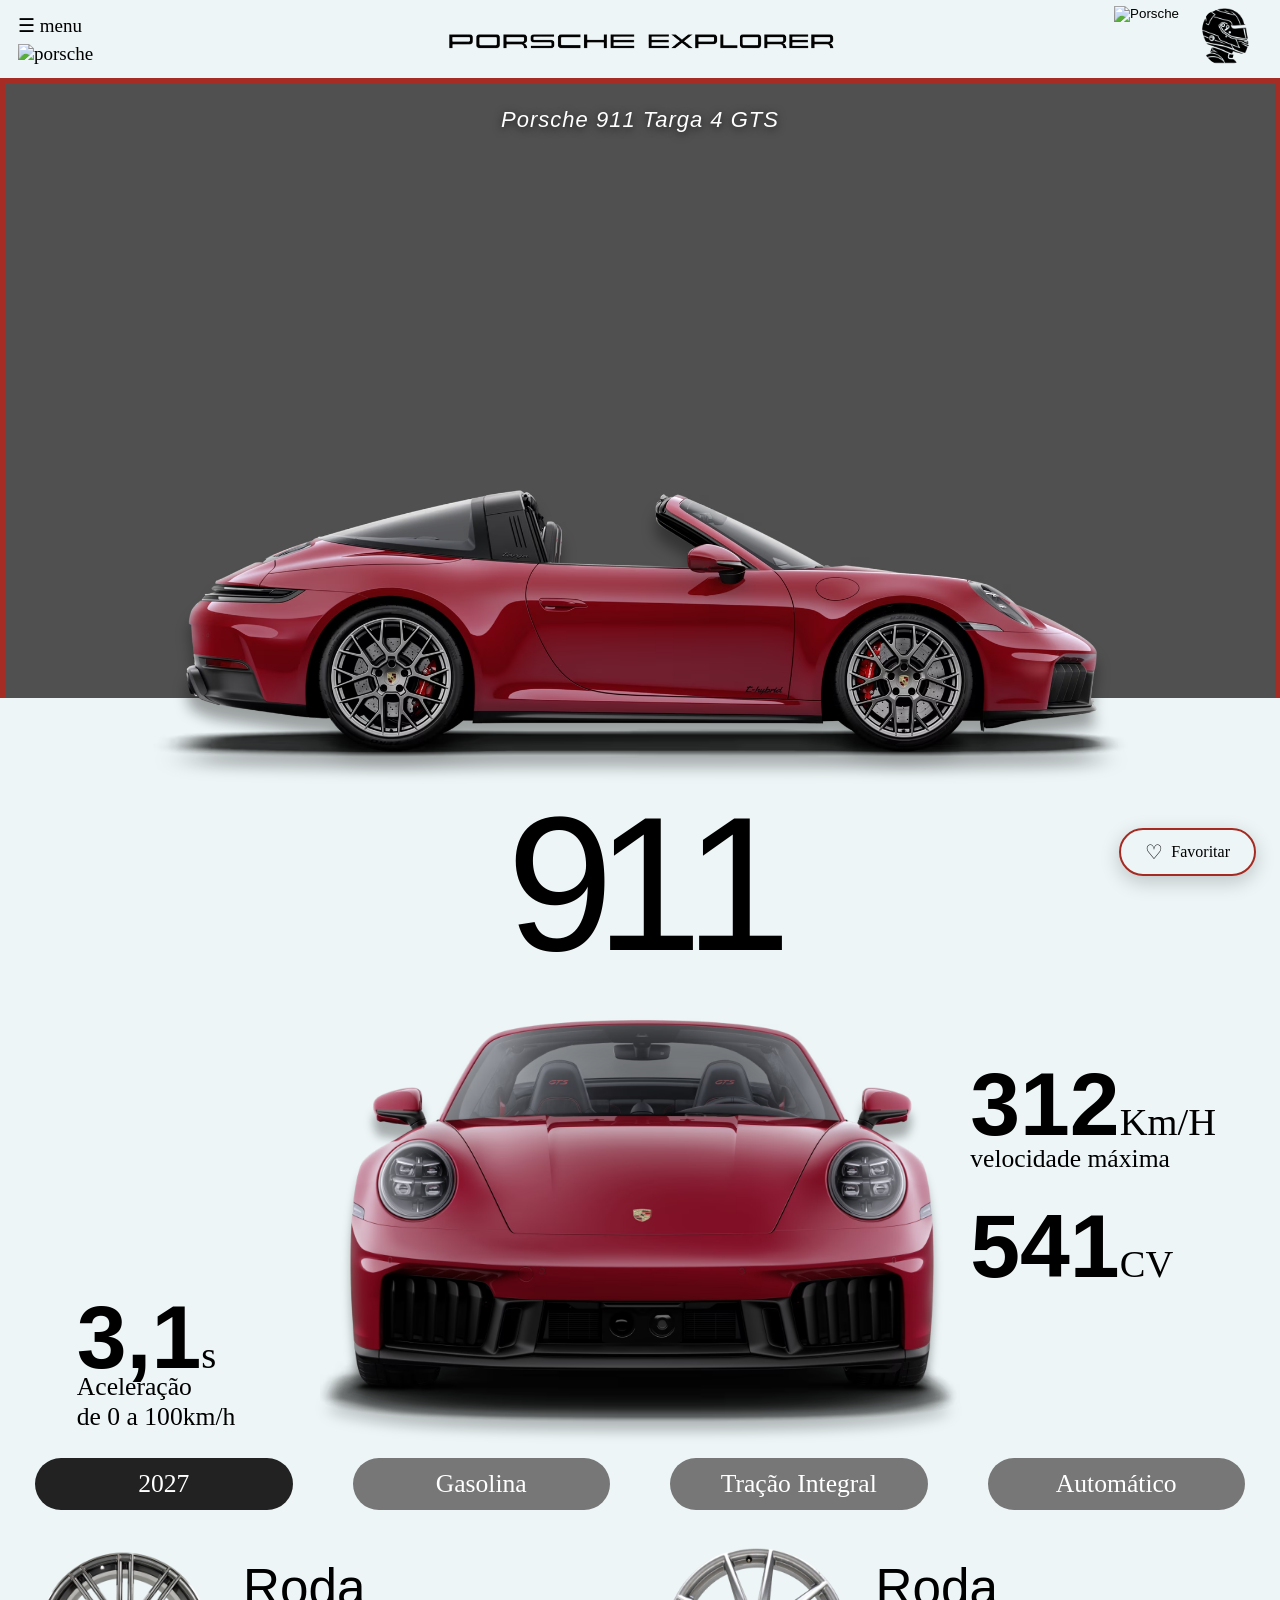
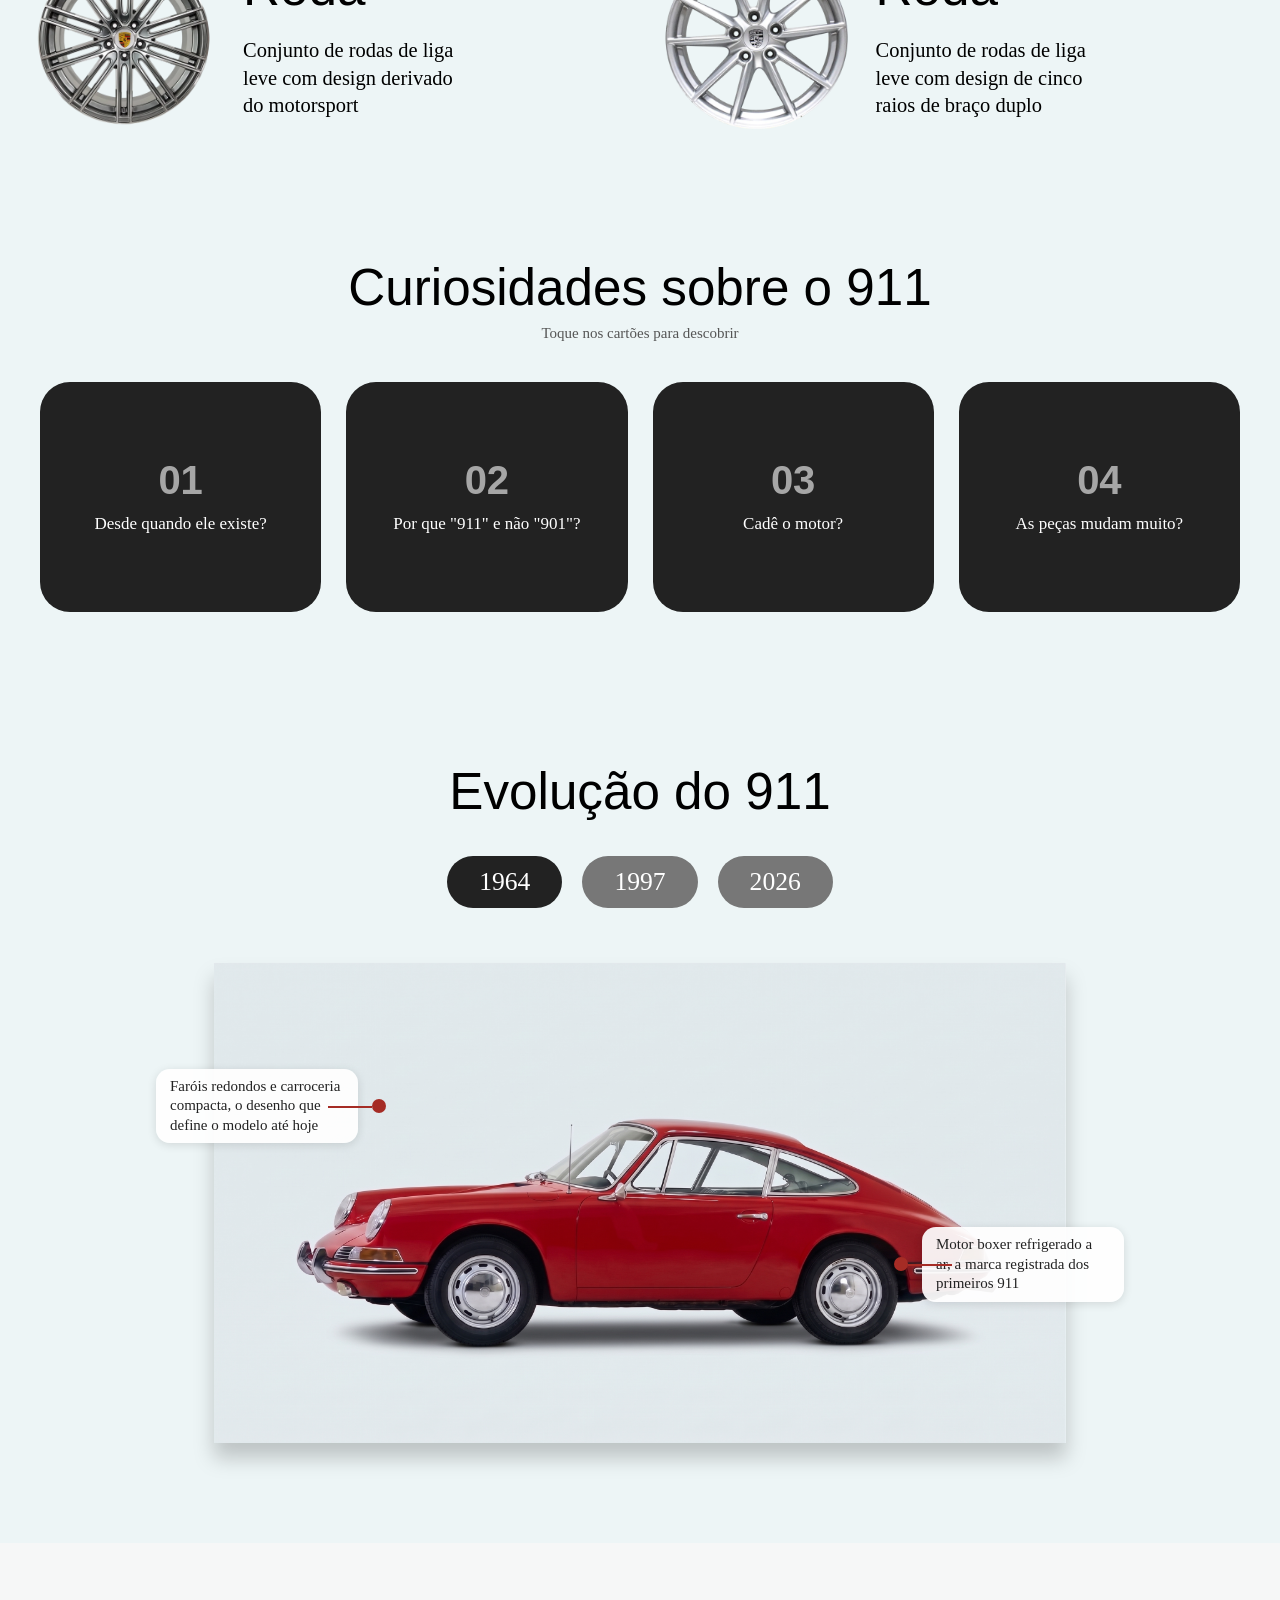
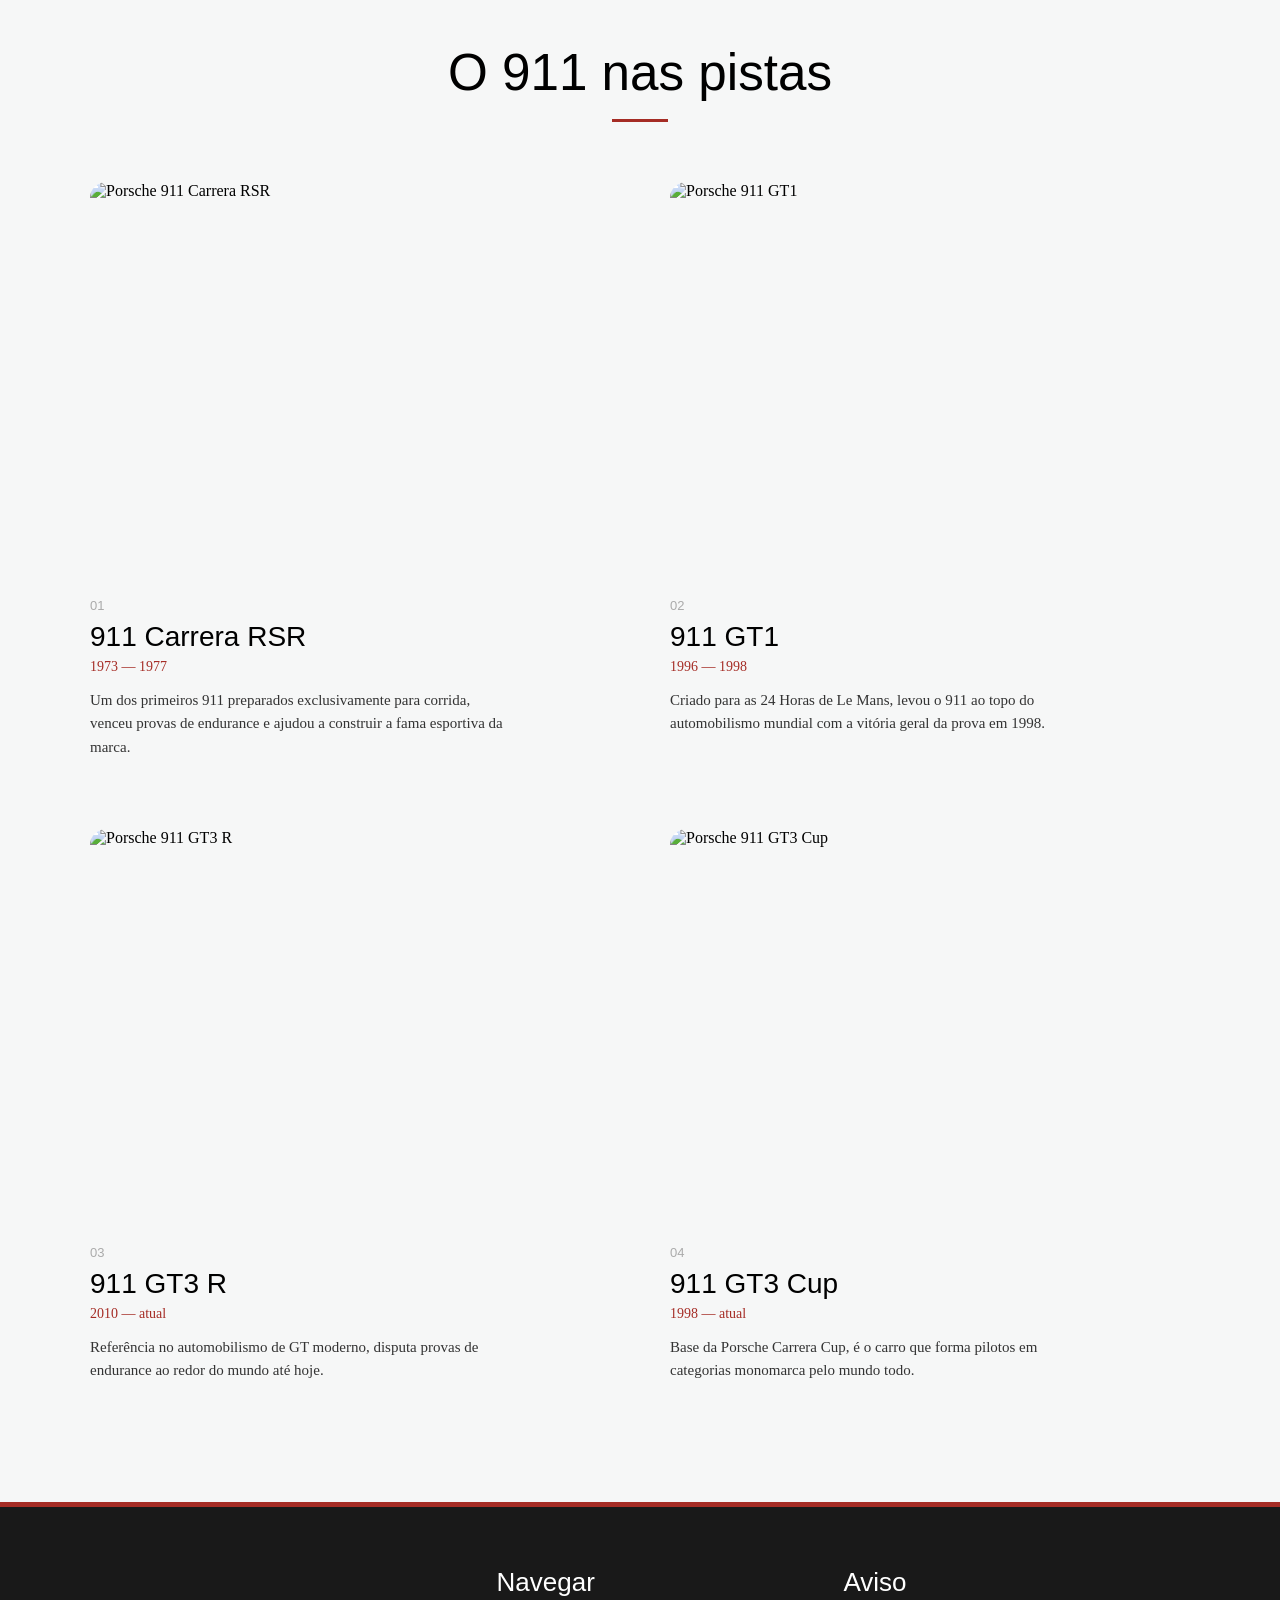
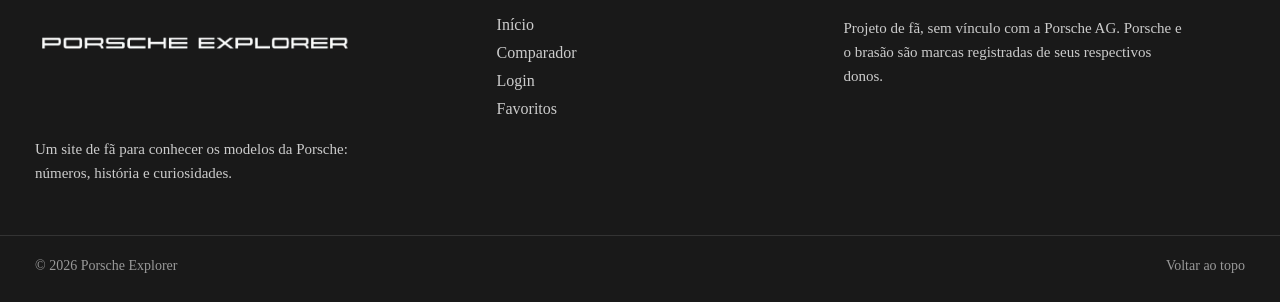
==== commit d1006fe9: "Ajustando o footer" ====
--- a/911.html
+++ b/911.html
@@ -379,7 +379,9 @@
                 <h2>Navegar</h2>
                 <ul>
                     <li><a href="index.html">Início</a></li>
-                    <li><a href="911.html">Porsche 911</a></li>
+                    <li><a href="comparar.html">Comparador</a></li>
+                    <li><a href="login.html">Login</a></li>
+                    <li><a href="favoritos.html">Favoritos</a></li>
                 </ul>
             </nav>
 
--- a/style.css
+++ b/style.css
@@ -596,8 +596,6 @@
 
     width: 100%;
 
-    padding-top: 17px;
-
     text-align: center;
 
 }
@@ -605,9 +603,13 @@
 
 .texto-desejados {
 
-    font-size: 21px;
-
-    margin-bottom: 28px;
+    text-align: center;
+
+    font-weight: normal;
+
+    padding: 50px;
+
+    color: var(--texto);
 
 }
 
@@ -993,15 +995,15 @@
 
 body.modo-escuro .link-comparar {
 
-    background-color: #f4f4f4;
-
-    color: #111;
+    background-color: #2e2e2e;
+
+    color: #edf5f6;
 }
 
 
 body.modo-escuro .link-comparar span {
 
-    color: #555;
+    color: #aaa;
 }
 
 
@@ -1018,229 +1020,11 @@
     text-align: center;
 }
 
-
-.quiz-intro h1 {
-
-    font-weight: normal;
-
-    font-size: 36px;
-
-    margin-bottom: 18px;
-}
-
-
-.quiz-intro p {
-
-    font-size: 17px;
-
-    line-height: 24px;
-
-    margin-bottom: 32px;
-}
-
-
-.botao-quiz {
-
-    display: inline-block;
-
-    border: none;
-
-    outline: none;
-
-    cursor: pointer;
-
-    background-color: #1a1a1a;
-
-    color: #fff;
-
-    font-family: inherit;
-
-    font-size: 17px;
-
-    padding: 14px 34px;
-
-    border-radius: 40px;
-
-    text-decoration: none;
-
-    transition:
-        transform 0.25s ease,
-        background-color 0.7s ease,
-        color 0.7s ease;
-}
-
-
-.botao-quiz:hover {
-
-    transform: scale(1.04);
-}
-
-
-.botao-secundario {
+body.modo-escuro .botao-secundario {
 
     background-color: transparent;
 
     color: var(--texto);
-
-    border: 2px solid var(--texto);
-}
-
-
-body.modo-escuro .botao-quiz {
-
-    background-color: #f4f4f4;
-
-    color: #111;
-}
-
-
-body.modo-escuro .botao-secundario {
-
-    background-color: transparent;
-
-    color: var(--texto);
-}
-
-
-.quiz-progresso {
-
-    margin-bottom: 34px;
-}
-
-
-.quiz-passo {
-
-    display: block;
-
-    font-size: 14px;
-
-    margin-bottom: 10px;
-
-    color: #777;
-}
-
-
-body.modo-escuro .quiz-passo {
-
-    color: #aaa;
-}
-
-
-.quiz-barra {
-
-    width: 100%;
-
-    height: 6px;
-
-    background-color: rgba(120, 120, 120, 0.25);
-
-    border-radius: 10px;
-
-    overflow: hidden;
-}
-
-
-.quiz-barra-preenchida {
-
-    height: 100%;
-
-    width: 0%;
-
-    background-color: #a52b22;
-
-    border-radius: 10px;
-
-    transition: width 0.4s ease;
-}
-
-
-.quiz-pergunta-texto {
-
-    font-weight: normal;
-
-    font-size: 26px;
-
-    margin-bottom: 28px;
-}
-
-
-.quiz-opcoes {
-
-    display: flex;
-
-    flex-direction: column;
-
-    gap: 14px;
-}
-
-
-.quiz-opcao {
-
-    width: 100%;
-
-    text-align: left;
-
-    padding: 18px 26px;
-
-    border-radius: 40px;
-
-    border: 2px solid rgba(120, 120, 120, 0.35);
-
-    background-color: transparent;
-
-    color: var(--texto);
-
-    font-family: inherit;
-
-    font-size: 17px;
-
-    cursor: pointer;
-
-    transition:
-        border-color 0.25s ease,
-        transform 0.15s ease;
-}
-
-
-.quiz-opcao:hover {
-
-    border-color: #a52b22;
-
-    transform: scale(1.01);
-}
-
-
-.quiz-resultado h2 {
-
-    font-weight: normal;
-
-    font-size: 26px;
-
-    margin-bottom: 30px;
-}
-
-
-.carro-resultado {
-
-    width: 100%;
-
-    max-width: 420px;
-
-    height: 320px;
-
-    margin: 0 auto 34px;
-}
-
-
-.quiz-acoes {
-
-    display: flex;
-
-    justify-content: center;
-
-    gap: 16px;
-
-    flex-wrap: wrap;
 }
 
 
@@ -1249,18 +1033,6 @@
     .comparar {
 
         margin: 40px auto 60px;
-    }
-
-
-    .quiz-intro h1 {
-
-        font-size: 28px;
-    }
-
-
-    .quiz-pergunta-texto {
-
-        font-size: 22px;
     }
 }
 
--- a/carros.css
+++ b/carros.css
@@ -90,8 +90,11 @@
 }
 
 #cayman-lateral {
-    bottom: -280px;
-    left: 50%;
+    bottom: -270px;
+}
+
+.cayman-lateral {
+    width: 100%;
 }
 
 #boxster-lateral {
